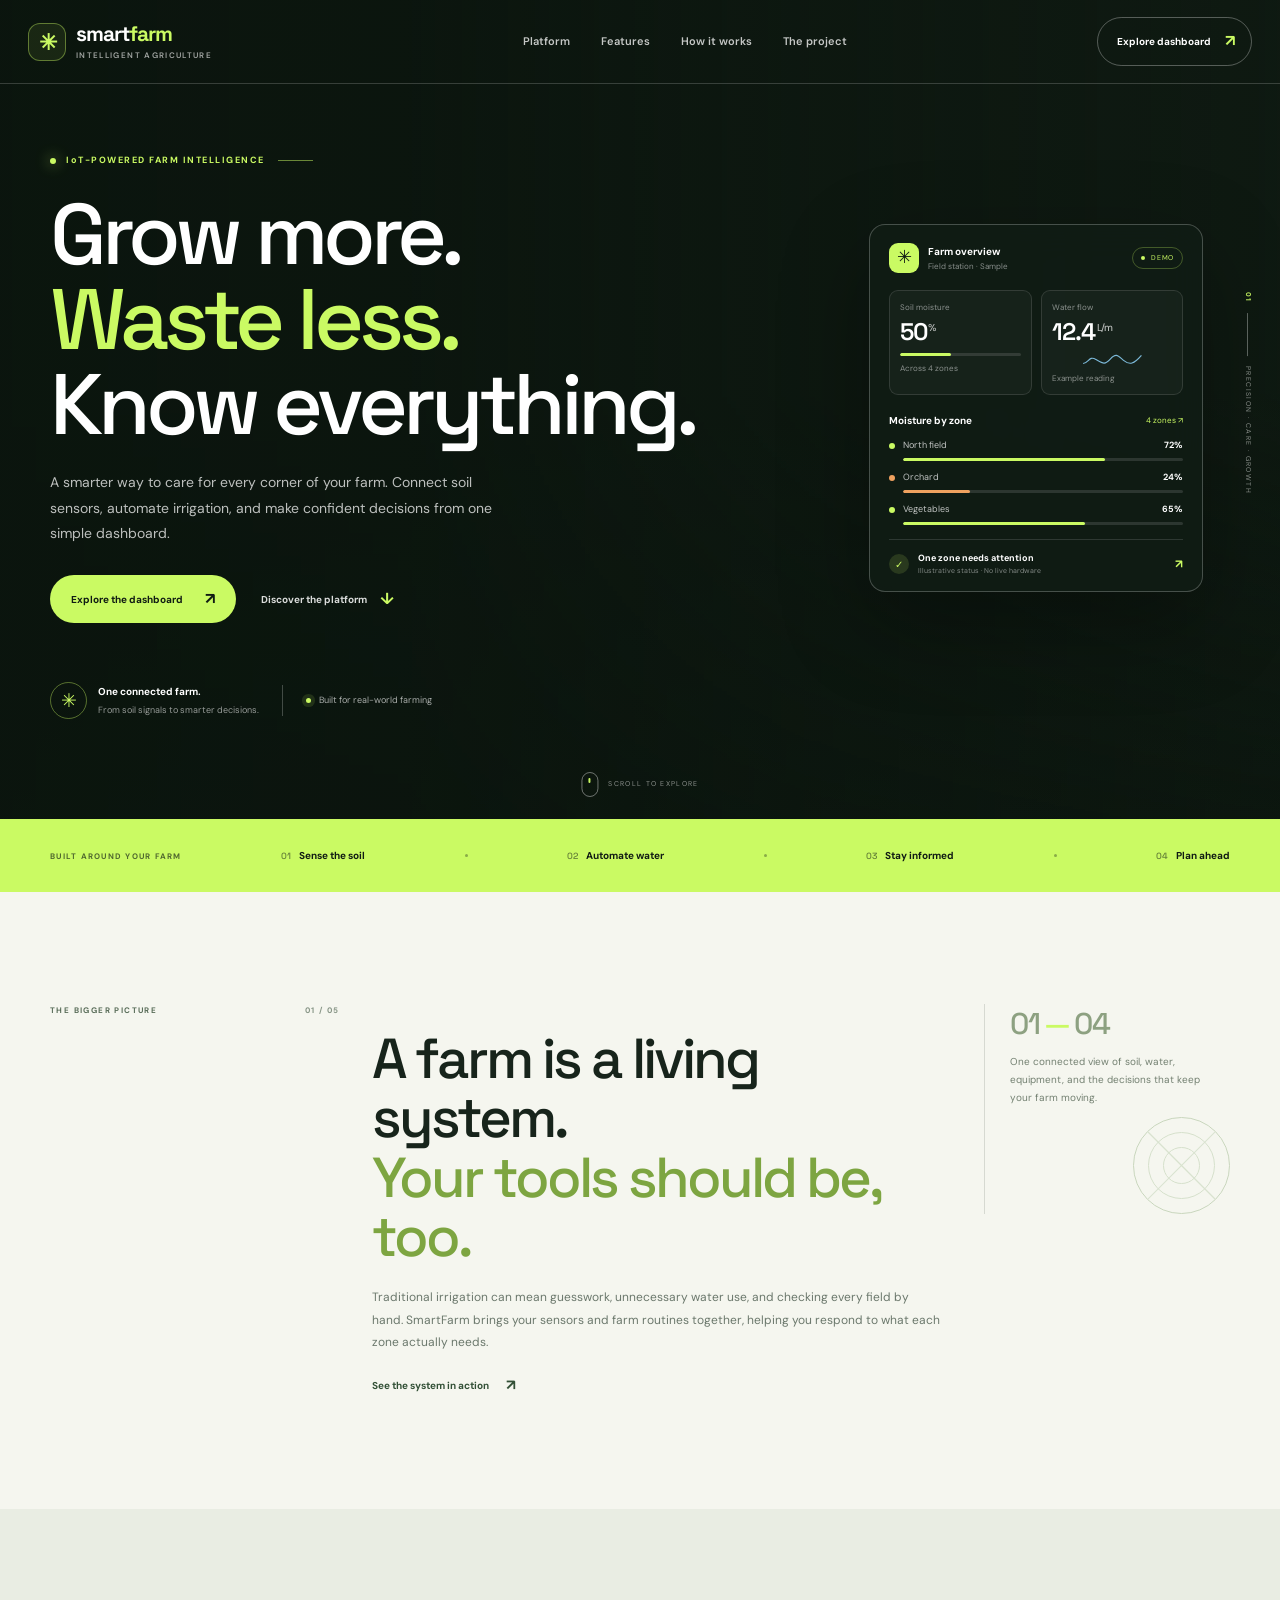
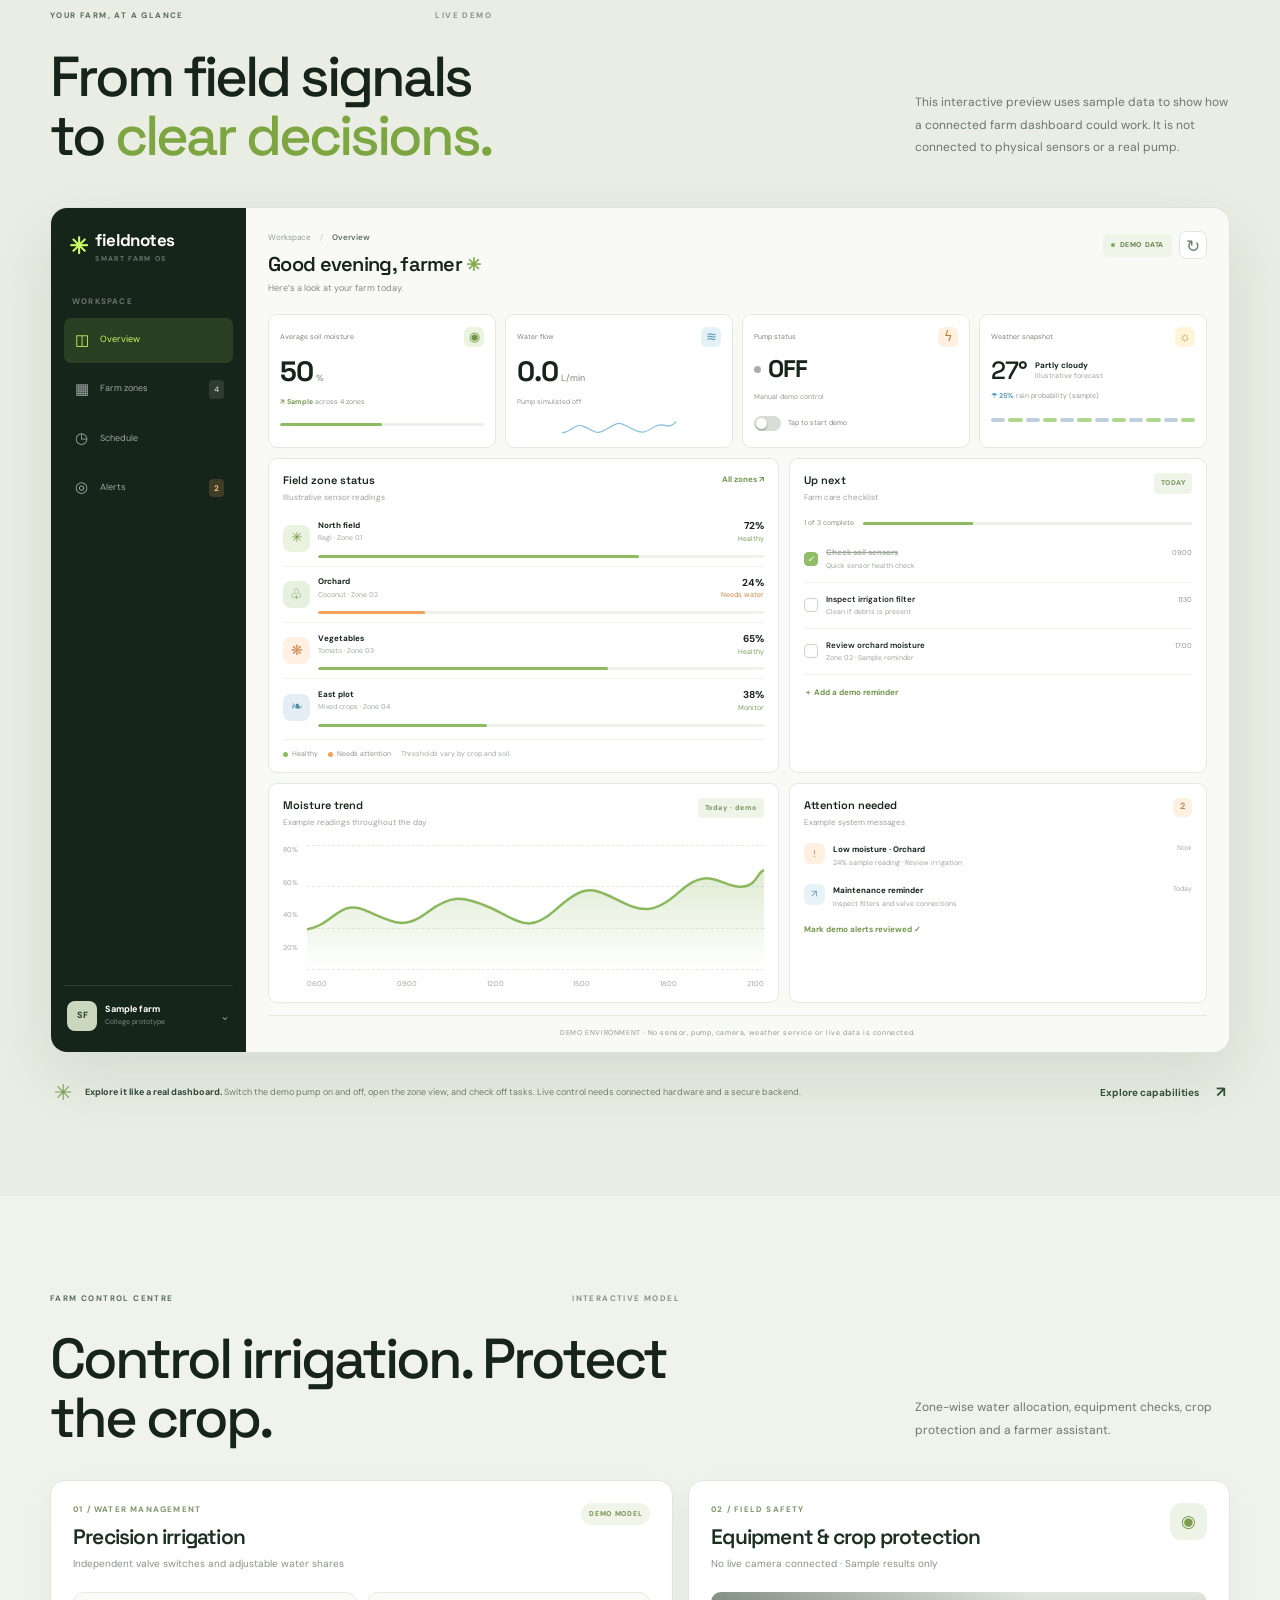
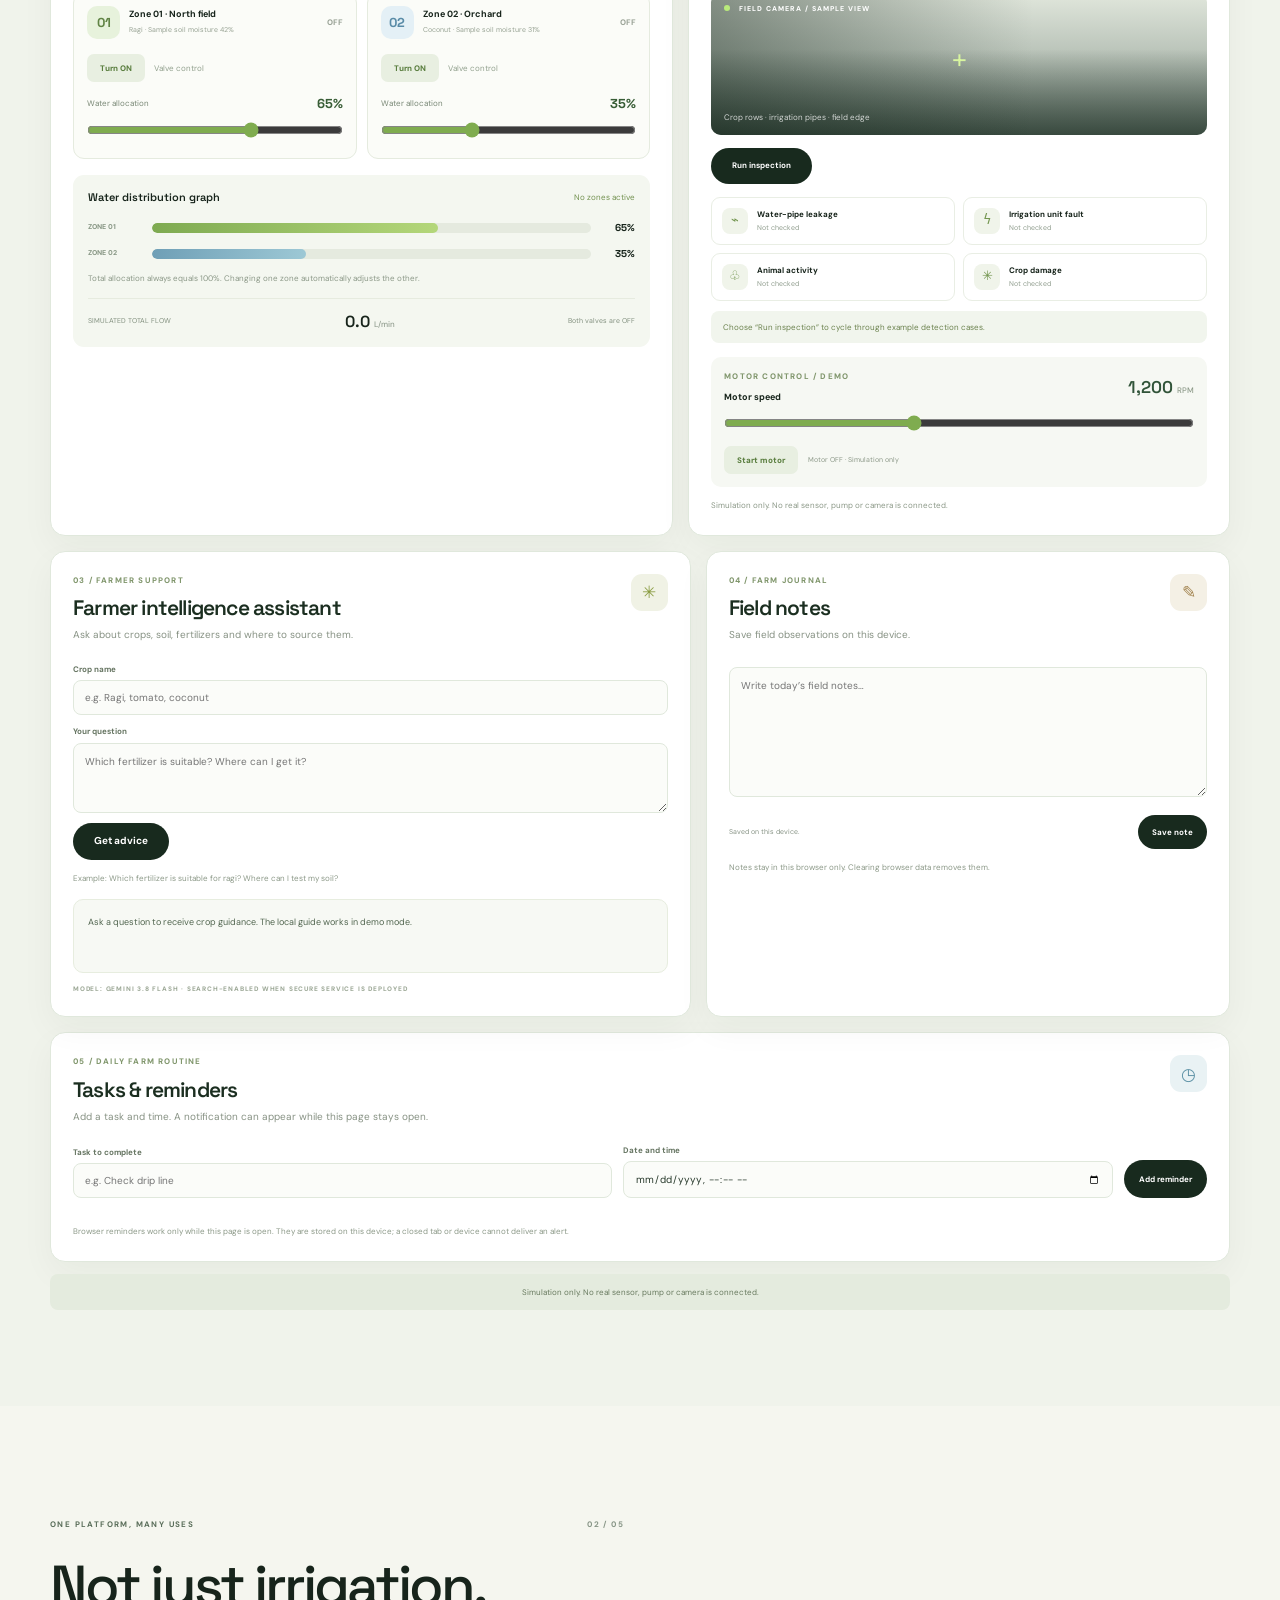
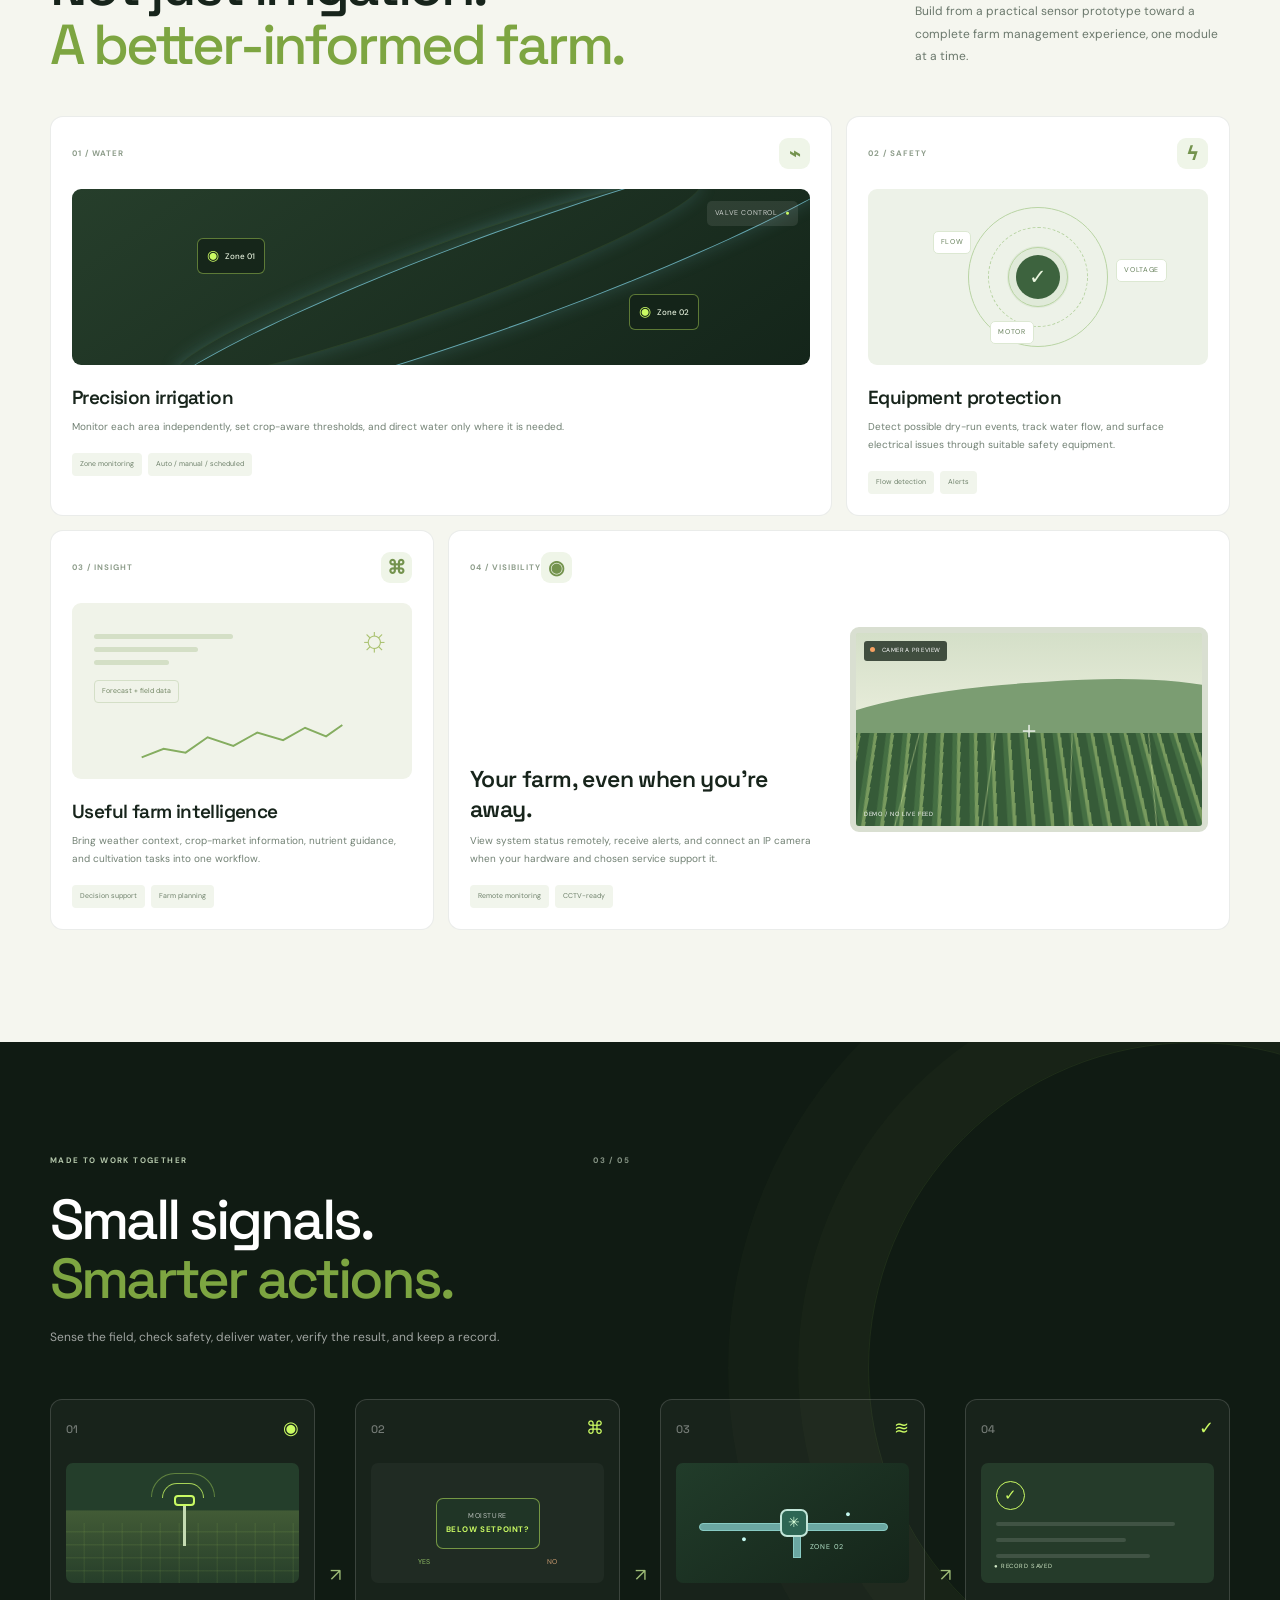
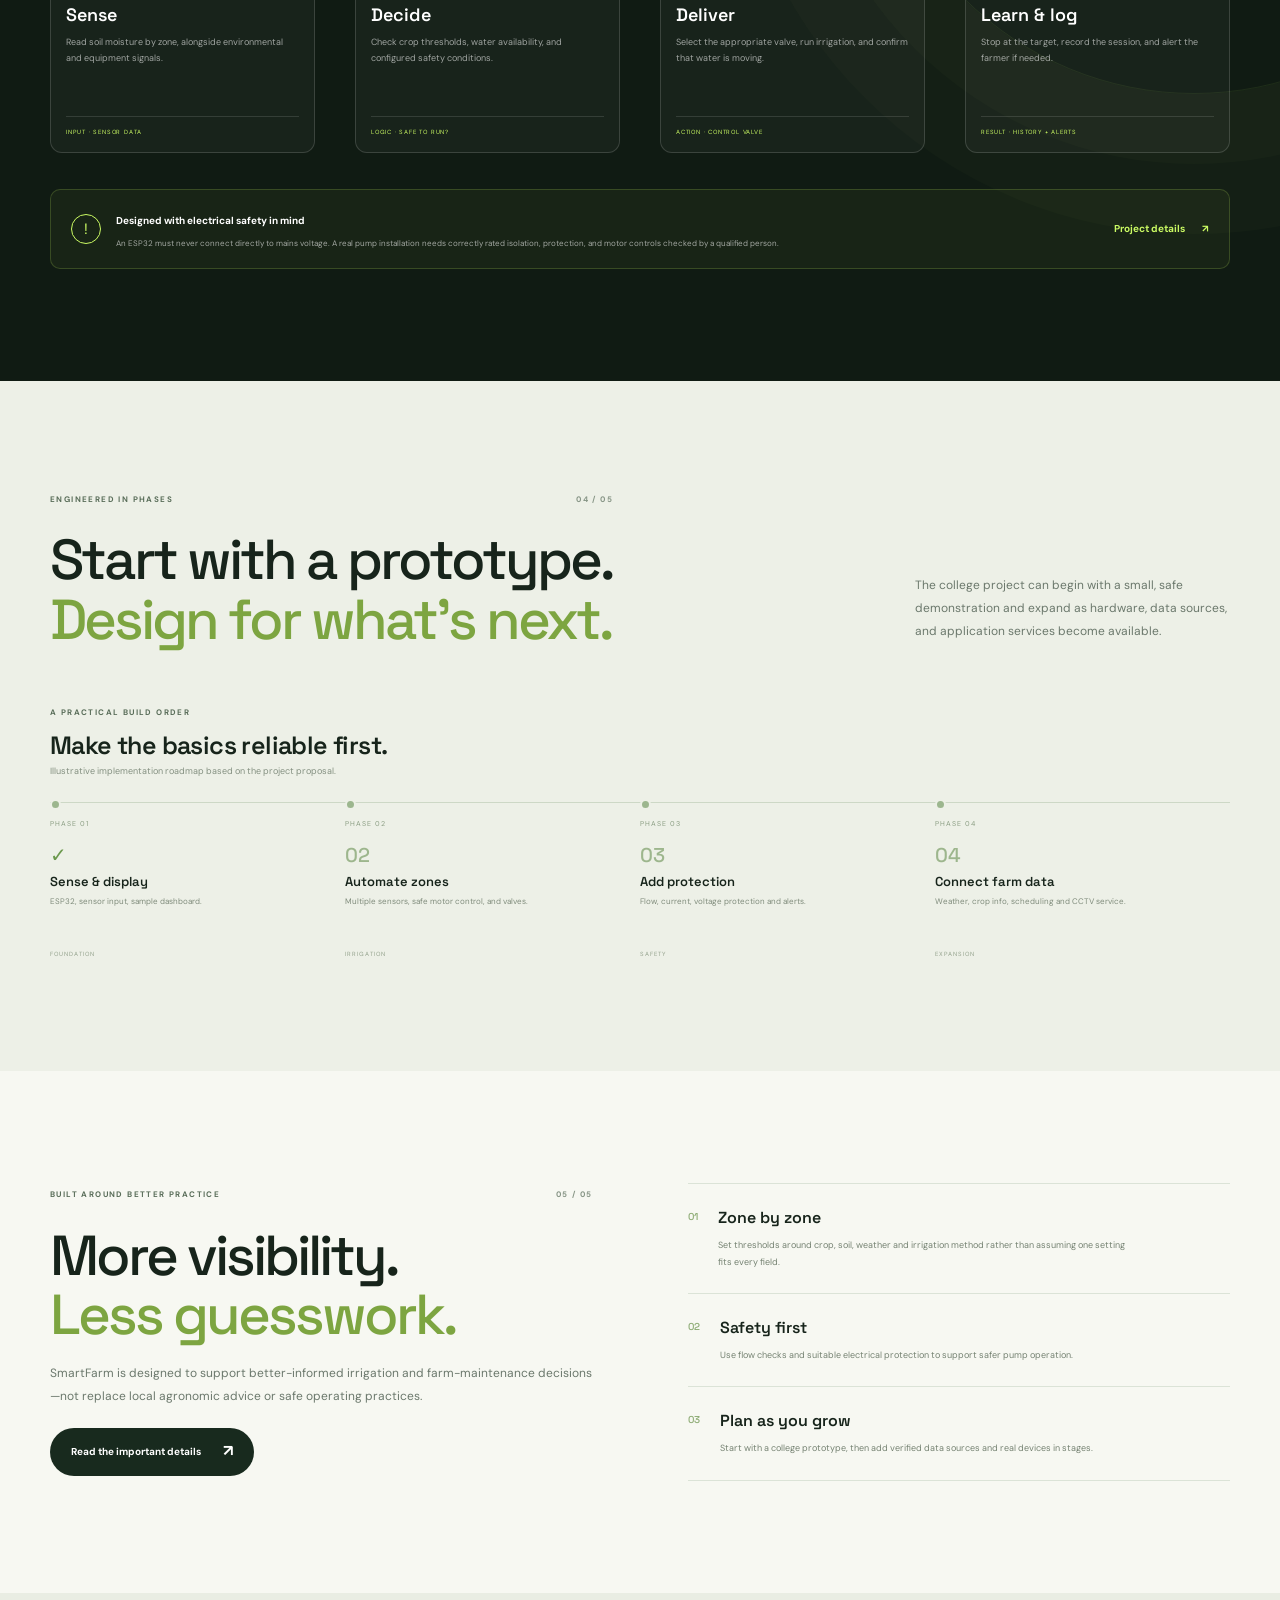
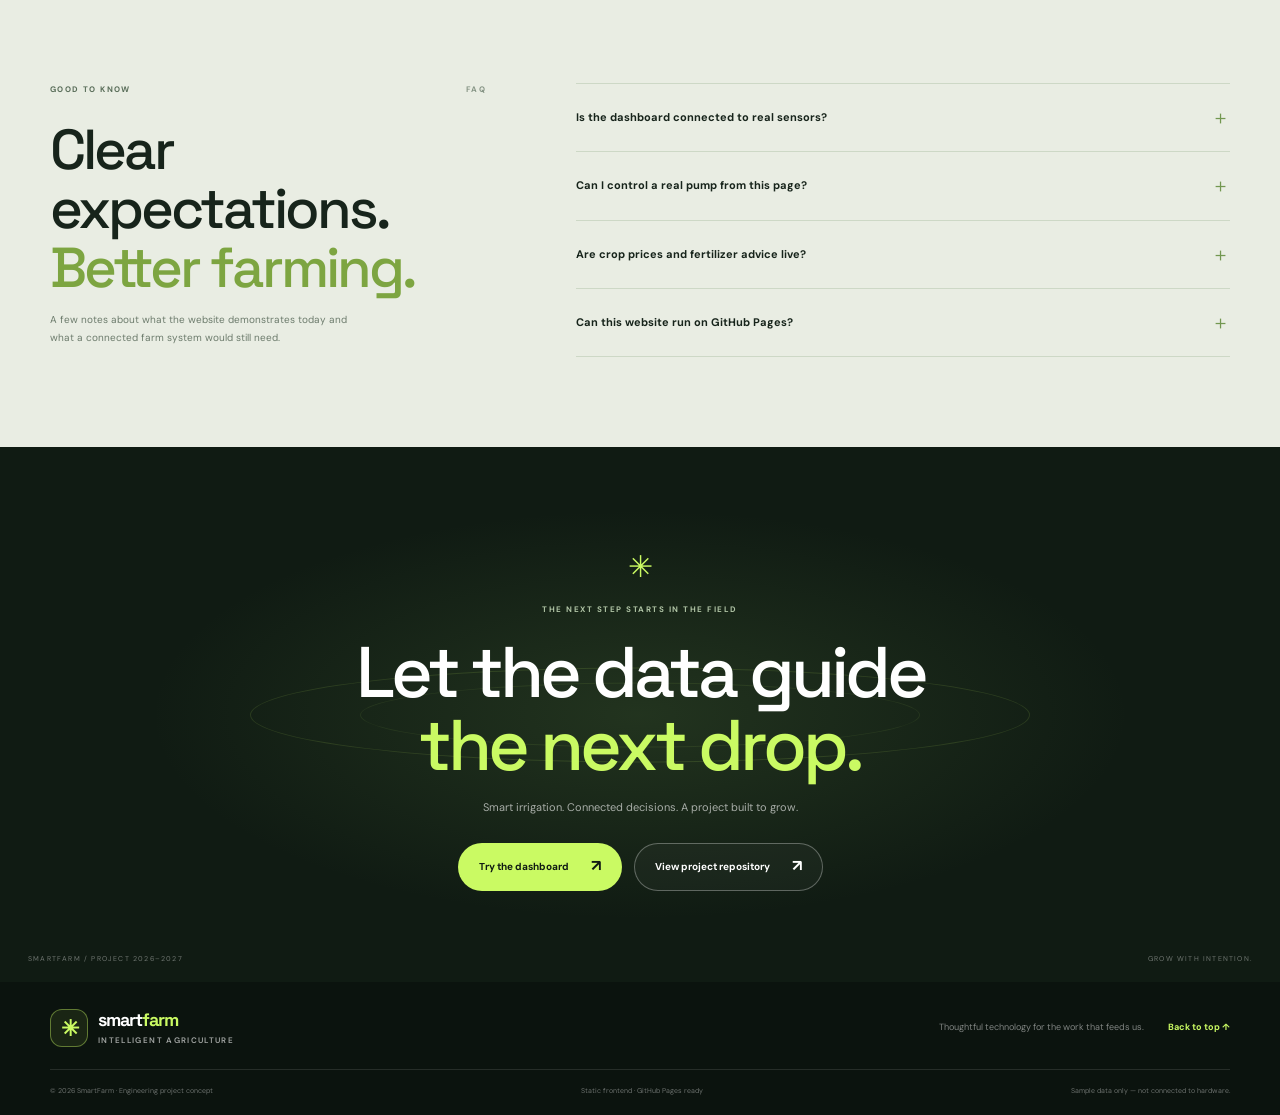
==== index.html @ 70a0717b "Bust browser cache for updated English-only interface" ====
<!doctype html>
<html lang="en">
<head>
  <meta charset="utf-8">
  <meta name="viewport" content="width=device-width, initial-scale=1">
  <meta name="theme-color" content="#101b13">
  <meta name="description" content="SmartFarm connects IoT-based irrigation, farm-zone monitoring, equipment alerts, crop information and planning in one intelligent farm management platform.">
  <title>SmartFarm — Grow more with every drop</title>
  <link rel="preconnect" href="https://fonts.googleapis.com">
  <link rel="preconnect" href="https://fonts.gstatic.com" crossorigin>
  <link href="https://fonts.googleapis.com/css2?family=DM+Sans:wght@400;500;600;700&family=Space+Grotesk:wght@400;500;600;700&display=swap" rel="stylesheet">
  <link rel="stylesheet" href="style.css">
  <link rel="stylesheet" href="advanced.css">
  <script defer src="script.js"></script>
  <script defer src="advanced.js?v=20261120-2"></script>
</head>
<body>
  <div class="progress"><span id="progressBar"></span></div>
  <header class="header" id="top">
    <a class="brand" href="#top" aria-label="SmartFarm home"><span class="brand-icon">✳</span><span>smart<span class="brand-lime">farm</span><small>INTELLIGENT AGRICULTURE</small></span></a>
    <nav class="nav" aria-label="Main navigation"><a href="#platform">Platform</a><a href="#features">Features</a><a href="#workflow">How it works</a><a href="#project">The project</a></nav>
    <a class="header-cta" href="#dashboard">Explore dashboard <b>↗</b></a>
    <button class="menu-toggle" id="menuToggle" aria-expanded="false" aria-label="Open menu"><span></span><span></span></button>
    <nav class="mobile-nav" id="mobileNav" aria-label="Mobile navigation"><a href="#platform">Platform</a><a href="#features">Features</a><a href="#workflow">How it works</a><a href="#project">The project</a><a href="#dashboard">Explore dashboard ↗</a></nav>
  </header>

  <main>
    <section class="hero">
      <div class="hero-photo" aria-hidden="true"></div><div class="hero-shade" aria-hidden="true"></div>
      <div class="container hero-inner">
        <div class="eyebrow appear"><i></i> IoT-POWERED FARM INTELLIGENCE <span></span></div>
        <h1 class="appear delay-1">Grow more.<br><em>Waste less.</em><br>Know everything.</h1>
        <p class="hero-copy appear delay-2">A smarter way to care for every corner of your farm. Connect soil sensors, automate irrigation, and make confident decisions from one simple dashboard.</p>
        <div class="hero-buttons appear delay-3"><a class="button button-lime" href="#dashboard">Explore the dashboard <b>↗</b></a><a class="quiet-link" href="#platform">Discover the platform <b>↓</b></a></div>
        <div class="hero-proof appear delay-3"><span class="proof-mark">✳</span><div><strong>One connected farm.</strong><small>From soil signals to smarter decisions.</small></div><i class="proof-divider"></i><span class="proof-note"><i></i> Built for real-world farming</span></div>
      </div>
      <aside class="hero-widget" aria-label="Illustrative farm readings">
        <div class="widget-head"><div class="widget-brand"><span>✳</span><div><b>Farm overview</b><small>Field station · Sample</small></div></div><span class="demo-tag"><i></i> DEMO</span></div>
        <div class="widget-stats"><div><small>Soil moisture</small><b><span id="heroMoisture">42</span><sup>%</sup></b><i class="tiny-meter"><u style="width:42%"></u></i><small>Across 4 zones</small></div><div><small>Water flow</small><b>12.4<sup> L/m</sup></b><svg class="tiny-chart" viewBox="0 0 100 24"><path d="M0 18 C10 17 10 4 22 11 S37 21 47 10 S60 5 70 13 S87 19 100 4"/></svg><small>Example reading</small></div></div>
        <div class="widget-section-title"><b>Moisture by zone</b><span>4 zones ↗</span></div>
        <div class="widget-zone"><i class="dot green"></i><span>North field</span><b>72%</b><div><u style="width:72%"></u></div></div>
        <div class="widget-zone"><i class="dot orange"></i><span>Orchard</span><b>24%</b><div><u style="width:24%"></u></div></div>
        <div class="widget-zone"><i class="dot green"></i><span>Vegetables</span><b>65%</b><div><u style="width:65%"></u></div></div>
        <div class="widget-note"><span>✓</span><div><b>One zone needs attention</b><small>Illustrative status · No live hardware</small></div><strong>↗</strong></div>
      </aside>
      <div class="hero-side-label"><span>01</span><i></i><span>PRECISION · CARE · GROWTH</span></div>
      <a class="scroll-cue" href="#platform"><i></i> SCROLL TO EXPLORE</a>
    </section>

    <div class="promise-strip"><div class="container promise-inner"><span>BUILT AROUND YOUR FARM</span><div><b>01</b> Sense the soil</div><i></i><div><b>02</b> Automate water</div><i></i><div><b>03</b> Stay informed</div><i></i><div><b>04</b> Plan ahead</div></div></div>

    <section class="section intro" id="platform"><div class="container intro-grid">
      <div class="kicker reveal"><span>THE BIGGER PICTURE</span><b>01 / 05</b></div>
      <div class="intro-copy reveal"><h2>A farm is a living system.<br><em>Your tools should be, too.</em></h2><p>Traditional irrigation can mean guesswork, unnecessary water use, and checking every field by hand. SmartFarm brings your sensors and farm routines together, helping you respond to what each zone actually needs.</p><a class="arrow-link" href="#workflow">See the system in action <b>↗</b></a></div>
      <aside class="intro-aside reveal"><b>01<span>—</span>04</b><p>One connected view of soil, water, equipment, and the decisions that keep your farm moving.</p><div class="rings" aria-hidden="true"><i></i><i></i><i></i></div></aside>
    </div></section>

    <section class="section dashboard-section" id="dashboard"><div class="container">
      <div class="section-head reveal"><div><div class="kicker"><span>YOUR FARM, AT A GLANCE</span><b>LIVE DEMO</b></div><h2>From field signals<br>to <em>clear decisions.</em></h2></div><p>This interactive preview uses sample data to show how a connected farm dashboard could work. It is not connected to physical sensors or a real pump.</p></div>
      <div class="dashboard reveal">
        <aside class="dash-side"><a class="dash-logo" href="#dashboard"><span>✳</span><div>fieldnotes<small>SMART FARM OS</small></div></a><div class="side-label">WORKSPACE</div>
          <button class="side-link active" data-view="overview"><span>◫</span> Overview</button><button class="side-link" data-view="zones"><span>▦</span> Farm zones <b>4</b></button><button class="side-link" data-view="schedule"><span>◷</span> Schedule</button><button class="side-link" data-view="alerts"><span>◎</span> Alerts <b class="alert-count">2</b></button>
          <div class="side-profile"><span>SF</span><div><b>Sample farm</b><small>College prototype</small></div><i>⌄</i></div>
        </aside>
        <div class="dash-main">
          <div class="dash-header"><div><div class="crumb">Workspace <span>/</span> <b id="viewTitle">Overview</b></div><h3>Good evening, farmer <span>✳</span></h3><p>Here’s a look at your farm today.</p></div><div class="dash-tools"><span class="sample-label"><i></i> DEMO DATA</span><button id="refreshDemo" aria-label="Refresh sample readings" title="Refresh sample readings">↻</button></div></div>
          <div class="metric-grid">
            <article class="metric"><div class="metric-label">Average soil moisture <span>◉</span></div><strong class="metric-number"><b id="averageMoisture">42</b><small>%</small></strong><p><b class="positive">↗ Sample</b> across 4 zones</p><div class="meter"><i id="averageMeter" style="width:42%"></i></div></article>
            <article class="metric"><div class="metric-label">Water flow <span class="blue-icon">≋</span></div><strong class="metric-number"><b id="flowValue">0.0</b><small> L/min</small></strong><p id="flowNote">Pump simulated off</p><svg class="metric-spark" viewBox="0 0 200 28"><path d="M0 22 C20 22 20 3 40 12 S60 27 80 15 S100 3 120 14 S145 23 162 12 S185 20 200 3"/></svg></article>
            <article class="metric"><div class="metric-label">Pump status <span class="orange-icon">ϟ</span></div><strong class="metric-number pump-number"><i id="pumpDot"></i><b id="pumpStatus">OFF</b></strong><p id="pumpNote">Manual demo control</p><div class="switch-row"><button id="pumpSwitch" class="switch" role="switch" aria-checked="false" aria-label="Toggle simulated pump"><i></i></button><span id="switchLabel">Tap to start demo</span></div></article>
            <article class="metric"><div class="metric-label">Weather snapshot <span class="sun-icon">☼</span></div><div class="weather"><strong>27°</strong><span><b>Partly cloudy</b><small>Illustrative forecast</small></span></div><p><b class="rain">☂ 25%</b> rain probability (sample)</p><div class="weather-bars"><i></i><i></i><i></i><i></i><i></i><i></i><i></i><i></i><i></i><i></i><i></i><i></i></div></article>
          </div>
          <div class="dash-panels">
            <article class="panel zones-panel"><div class="panel-head"><div><h4>Field zone status</h4><p>Illustrative sensor readings</p></div><button class="plain-link" data-open-zones>All zones ↗</button></div><div class="zone-list" id="zoneList">
              <div class="zone-row" data-zone="0"><span class="crop-icon leaf">✳</span><div class="zone-name"><b>North field</b><small>Ragi · Zone 01</small></div><div class="zone-value"><b>72%</b><small>Healthy</small></div><div class="zone-meter"><i style="width:72%"></i></div></div>
              <div class="zone-row needs-water" data-zone="1"><span class="crop-icon tree">♧</span><div class="zone-name"><b>Orchard</b><small>Coconut · Zone 02</small></div><div class="zone-value"><b>24%</b><small>Needs water</small></div><div class="zone-meter"><i style="width:24%"></i></div></div>
              <div class="zone-row" data-zone="2"><span class="crop-icon tomato">❋</span><div class="zone-name"><b>Vegetables</b><small>Tomato · Zone 03</small></div><div class="zone-value"><b>65%</b><small>Healthy</small></div><div class="zone-meter"><i style="width:65%"></i></div></div>
              <div class="zone-row" data-zone="3"><span class="crop-icon seed">❧</span><div class="zone-name"><b>East plot</b><small>Mixed crops · Zone 04</small></div><div class="zone-value"><b>38%</b><small>Monitor</small></div><div class="zone-meter"><i style="width:38%"></i></div></div>
            </div><div class="zone-key"><span><i class="green-key"></i> Healthy</span><span><i class="orange-key"></i> Needs attention</span><small>Thresholds vary by crop and soil.</small></div></article>
            <article class="panel tasks-panel"><div class="panel-head"><div><h4>Up next</h4><p>Farm care checklist</p></div><span class="today-tag">TODAY</span></div><div class="task-progress"><span id="taskCount">1 of 3 complete</span><div><i id="taskBar" style="width:33%"></i></div></div>
              <label class="task-row"><input type="checkbox" class="task-check" checked><i></i><span><b>Check soil sensors</b><small>Quick sensor health check</small></span><time>09:00</time></label>
              <label class="task-row"><input type="checkbox" class="task-check"><i></i><span><b>Inspect irrigation filter</b><small>Clean if debris is present</small></span><time>11:30</time></label>
              <label class="task-row"><input type="checkbox" class="task-check"><i></i><span><b>Review orchard moisture</b><small>Zone 02 · Sample reminder</small></span><time>17:00</time></label>
              <button id="addTask" class="add-task">＋ Add a demo reminder</button>
            </article>
          </div>
          <div class="dash-panels bottom-panels">
            <article class="panel trend-panel"><div class="panel-head"><div><h4>Moisture trend</h4><p>Example readings throughout the day</p></div><span class="today-tag">Today · demo</span></div><div class="chart"><div class="chart-y"><span>80%</span><span>60%</span><span>40%</span><span>20%</span></div><div class="chart-main"><div class="chart-grid"><i></i><i></i><i></i><i></i></div><svg viewBox="0 0 600 160" preserveAspectRatio="none" aria-label="Example moisture trend"><defs><linearGradient id="areaFill" x1="0" x2="0" y1="0" y2="1"><stop offset="0" stop-color="#8cba62" stop-opacity=".28"/><stop offset="1" stop-color="#8cba62" stop-opacity="0"/></linearGradient></defs><path class="chart-area" d="M0 108 C35 102 42 70 75 83 S125 111 157 87 S205 65 240 80 S290 115 325 84 S371 52 405 69 S455 90 490 59 S540 50 565 53 S590 36 600 32 L600 160 L0 160Z"/><path class="chart-stroke" d="M0 108 C35 102 42 70 75 83 S125 111 157 87 S205 65 240 80 S290 115 325 84 S371 52 405 69 S455 90 490 59 S540 50 565 53 S590 36 600 32"/></svg><div class="chart-x"><span>06:00</span><span>09:00</span><span>12:00</span><span>15:00</span><span>18:00</span><span>21:00</span></div></div></div></article>
            <article class="panel alerts-panel"><div class="panel-head"><div><h4>Attention needed</h4><p>Example system messages</p></div><span class="alert-number" id="alertNumber">2</span></div><div class="alert-row"><i class="alert-icon">!</i><div><b>Low moisture · Orchard</b><small>24% sample reading · Review irrigation</small></div><time>Now</time></div><div class="alert-row"><i class="alert-icon blue-alert">↗</i><div><b>Maintenance reminder</b><small>Inspect filters and valve connections</small></div><time>Today</time></div><button class="plain-link" id="clearAlerts">Mark demo alerts reviewed ✓</button></article>
          </div>
          <div class="dash-disclaimer">DEMO ENVIRONMENT · No sensor, pump, camera, weather service or live data is connected.</div>
        </div>
      </div>
      <div class="demo-note reveal"><span>✳</span><p><b>Explore it like a real dashboard.</b> Switch the demo pump on and off, open the zone view, and check off tasks. Live control needs connected hardware and a secure backend.</p><a class="arrow-link" href="#features">Explore capabilities <b>↗</b></a></div>
    </div></section>

    <section class="section feature-section" id="features"><div class="container">
      <div class="section-head reveal"><div><div class="kicker"><span>ONE PLATFORM, MANY USES</span><b>02 / 05</b></div><h2>Not just irrigation.<br><em>A better-informed farm.</em></h2></div><p>Build from a practical sensor prototype toward a complete farm management experience, one module at a time.</p></div>
      <div class="feature-grid">
        <article class="feature-card feature-wide reveal"><div class="feature-card-top"><span>01 / WATER</span><b>⌁</b></div><div class="field-art" aria-hidden="true"><div class="field-grooves"></div><div class="water-orbit orbit-a"></div><div class="water-orbit orbit-b"></div><span class="sensor-pin pin-a">◉ <small>Zone 01</small></span><span class="sensor-pin pin-b">◉ <small>Zone 02</small></span><span class="valve-chip">VALVE CONTROL <i>●</i></span></div><h3>Precision irrigation</h3><p>Monitor each area independently, set crop-aware thresholds, and direct water only where it is needed.</p><div class="tags"><span>Zone monitoring</span><span>Auto / manual / scheduled</span></div></article>
        <article class="feature-card reveal"><div class="feature-card-top"><span>02 / SAFETY</span><b>ϟ</b></div><div class="safety-art" aria-hidden="true"><i></i><i></i><i></i><span>✓</span><small class="safety-a">FLOW</small><small class="safety-b">VOLTAGE</small><small class="safety-c">MOTOR</small></div><h3>Equipment protection</h3><p>Detect possible dry-run events, track water flow, and surface electrical issues through suitable safety equipment.</p><div class="tags"><span>Flow detection</span><span>Alerts</span></div></article>
        <article class="feature-card reveal"><div class="feature-card-top"><span>03 / INSIGHT</span><b>⌘</b></div><div class="insight-art" aria-hidden="true"><span>☼</span><div><i></i><i></i><i></i></div><small>Forecast + field data</small><svg viewBox="0 0 210 45"><path d="M0 36 L23 27 L46 31 L69 15 L96 24 L121 10 L148 18 L171 5 L193 14 L210 2"/></svg></div><h3>Useful farm intelligence</h3><p>Bring weather context, crop-market information, nutrient guidance, and cultivation tasks into one workflow.</p><div class="tags"><span>Decision support</span><span>Farm planning</span></div></article>
        <article class="feature-card camera-card reveal"><div class="camera-copy"><div class="feature-card-top"><span>04 / VISIBILITY</span><b>◉</b></div><h3>Your farm, even when you’re away.</h3><p>View system status remotely, receive alerts, and connect an IP camera when your hardware and chosen service support it.</p><div class="tags"><span>Remote monitoring</span><span>CCTV-ready</span></div></div><div class="camera-art" aria-label="Illustrative farm camera preview"><div class="sky"></div><div class="hills"></div><div class="camera-fields"><i></i><i></i><i></i><i></i></div><span class="camera-label"><i></i> CAMERA PREVIEW</span><span class="camera-cross">＋</span><small>DEMO / NO LIVE FEED</small></div></article>
      </div>
    </div></section>

    <section class="section workflow-section" id="workflow"><div class="container">
      <div class="workflow-intro reveal"><div class="kicker"><span>MADE TO WORK TOGETHER</span><b>03 / 05</b></div><h2>Small signals.<br><em>Smarter actions.</em></h2><p>Sense the field, check safety, deliver water, verify the result, and keep a record.</p></div>
      <div class="steps">
        <article class="step-card reveal"><div class="step-top"><span>01</span><b>◉</b></div><div class="step-art step-sensor"><div class="soil"></div><i class="sensor-stem"></i><i class="sensor-head"></i><i class="sensor-wave one"></i><i class="sensor-wave two"></i></div><h3>Sense</h3><p>Read soil moisture by zone, alongside environmental and equipment signals.</p><small>INPUT · SENSOR DATA</small></article><span class="step-arrow">↗</span>
        <article class="step-card reveal"><div class="step-top"><span>02</span><b>⌘</b></div><div class="step-art step-decide"><div class="decision">MOISTURE<br><strong>BELOW SETPOINT?</strong></div><span class="yes">YES</span><span class="no">NO</span></div><h3>Decide</h3><p>Check crop thresholds, water availability, and configured safety conditions.</p><small>LOGIC · SAFE TO RUN?</small></article><span class="step-arrow">↗</span>
        <article class="step-card reveal"><div class="step-top"><span>03</span><b>≋</b></div><div class="step-art step-water"><i class="pipe-h"></i><i class="pipe-v"></i><span class="pipe-valve">✳</span><span class="water-drop drop-one">●</span><span class="water-drop drop-two">●</span><small>ZONE 02</small></div><h3>Deliver</h3><p>Select the appropriate valve, run irrigation, and confirm that water is moving.</p><small>ACTION · CONTROL VALVE</small></article><span class="step-arrow">↗</span>
        <article class="step-card reveal"><div class="step-top"><span>04</span><b>✓</b></div><div class="step-art step-record"><span class="record-check">✓</span><i class="record-line line-1"></i><i class="record-line line-2"></i><i class="record-line line-3"></i><small>● RECORD SAVED</small></div><h3>Learn & log</h3><p>Stop at the target, record the session, and alert the farmer if needed.</p><small>RESULT · HISTORY + ALERTS</small></article>
      </div>
      <div class="safety-callout reveal"><span>!</span><div><b>Designed with electrical safety in mind</b><p>An ESP32 must never connect directly to mains voltage. A real pump installation needs correctly rated isolation, protection, and motor controls checked by a qualified person.</p></div><a class="arrow-link" href="#project">Project details <b>↗</b></a></div>
    </div></section>

    <section class="section project-section" id="project"><div class="container">
      <div class="section-head reveal"><div><div class="kicker"><span>ENGINEERED IN PHASES</span><b>04 / 05</b></div><h2>Start with a prototype.<br><em>Design for what’s next.</em></h2></div><p>The college project can begin with a small, safe demonstration and expand as hardware, data sources, and application services become available.</p></div>
      <div class="architecture reveal"><div class="architecture-head"><div><small>SYSTEM ARCHITECTURE</small><h3>Every layer has a role.</h3></div><span><i></i> CONCEPT VIEW</span></div><div class="architecture-flow"><div class="arch-node"><b>⌂</b><strong>Farmer</strong><small>Mobile / Web</small></div><span class="connector"><small>HTTPS / API</small><i></i></span><div class="arch-node cloud"><b>◌</b><strong>Application</strong><small>Logic · Data · Alerts</small></div><span class="connector"><small>Wi-Fi / MQTT</small><i></i></span><div class="arch-node controller"><b>ϟ</b><strong>ESP32</strong><small>Sensor decisions</small></div><span class="connector"><small>GPIO / drivers</small><i></i></span><div class="arch-node field"><b>⌁</b><strong>Farm devices</strong><small>Sensors · Valves · Pump</small></div></div><div class="arch-legend"><span><i></i> Hardware layer</span><span><i></i> Application layer</span><span><i></i> Communication</span></div></div>
      <div class="stack-grid"><article class="stack-card reveal"><span>01</span><b>ϟ</b><h3>IoT hardware</h3><p>ESP32, capacitive soil sensors, temperature/humidity, water-flow, water-level and suitable isolated voltage monitoring.</p><small>PHYSICAL LAYER</small></article><article class="stack-card reveal"><span>02</span><b>⌘</b><h3>Web + mobile</h3><p>A responsive website for this demo, with a future dashboard or Flutter app for connected controls and notifications.</p><small>USER EXPERIENCE</small></article><article class="stack-card reveal"><span>03</span><b>◌</b><h3>Backend + storage</h3><p>Future integration can use Firebase or a Node/Python API and a database for sensor data, irrigation history, users and alerts.</p><small>INTEGRATION LAYER</small></article></div>
      <div class="roadmap reveal"><div class="roadmap-head"><div class="kicker"><span>A PRACTICAL BUILD ORDER</span></div><h3>Make the basics reliable first.</h3><p>Illustrative implementation roadmap based on the project proposal.</p></div><div class="roadmap-grid"><article><small>PHASE 01</small><b>✓</b><h4>Sense & display</h4><p>ESP32, sensor input, sample dashboard.</p><label>FOUNDATION</label></article><article><small>PHASE 02</small><b>02</b><h4>Automate zones</h4><p>Multiple sensors, safe motor control, and valves.</p><label>IRRIGATION</label></article><article><small>PHASE 03</small><b>03</b><h4>Add protection</h4><p>Flow, current, voltage protection and alerts.</p><label>SAFETY</label></article><article><small>PHASE 04</small><b>04</b><h4>Connect farm data</h4><p>Weather, crop info, scheduling and CCTV service.</p><label>EXPANSION</label></article></div></div>
    </div></section>

    <section class="section principles"><div class="container principles-grid"><div class="principles-copy reveal"><div class="kicker"><span>BUILT AROUND BETTER PRACTICE</span><b>05 / 05</b></div><h2>More visibility.<br><em>Less guesswork.</em></h2><p>SmartFarm is designed to support better-informed irrigation and farm-maintenance decisions—not replace local agronomic advice or safe operating practices.</p><a class="button button-dark" href="#faq">Read the important details <b>↗</b></a></div><div class="principle-list reveal"><article><span>01</span><div><b>Zone by zone</b><p>Set thresholds around crop, soil, weather and irrigation method rather than assuming one setting fits every field.</p></div></article><article><span>02</span><div><b>Safety first</b><p>Use flow checks and suitable electrical protection to support safer pump operation.</p></div></article><article><span>03</span><div><b>Plan as you grow</b><p>Start with a college prototype, then add verified data sources and real devices in stages.</p></div></article></div></div></section>

    <section class="section faq-section" id="faq"><div class="container faq-grid"><div class="reveal"><div class="kicker"><span>GOOD TO KNOW</span><b>FAQ</b></div><h2>Clear expectations.<br><em>Better farming.</em></h2><p>A few notes about what the website demonstrates today and what a connected farm system would still need.</p></div><div class="faq-list reveal">
      <details><summary>Is the dashboard connected to real sensors?<span>＋</span></summary><p>No. This is an interactive frontend prototype with illustrative values. Live readings require installed hardware, a data connection, and a backend or IoT service.</p></details>
      <details><summary>Can I control a real pump from this page?<span>＋</span></summary><p>No. The pump switch is a visual simulation only. Secure authentication, backend commands, hardware interlocks, and professionally checked electrical protection are required before live control.</p></details>
      <details><summary>Are crop prices and fertilizer advice live?<span>＋</span></summary><p>No live agricultural-market feed or agronomy service is configured. Current prices need a reliable licensed source. Recommendations should account for crop, soil, growth stage, region and local agricultural guidance.</p></details>
      <details><summary>Can this website run on GitHub Pages?<span>＋</span></summary><p>Yes. The frontend uses static HTML, CSS and JavaScript. GitHub Actions can publish it without a separate application server.</p></details>
    </div></div></section>

    <section class="final-cta"><div class="cta-orbit orbit-a"></div><div class="cta-orbit orbit-b"></div><div class="container cta-content reveal"><span class="cta-mark">✳</span><small>THE NEXT STEP STARTS IN THE FIELD</small><h2>Let the data guide<br><em>the next drop.</em></h2><p>Smart irrigation. Connected decisions. A project built to grow.</p><div class="cta-buttons"><a class="button button-lime" href="#dashboard">Try the dashboard <b>↗</b></a><a class="button button-outline" href="https://github.com/shreyas2006R/smart-farming" target="_blank" rel="noreferrer">View project repository <b>↗</b></a></div></div><div class="cta-footer"><span>SMARTFARM / PROJECT 2026–2027</span><span>GROW WITH INTENTION.</span></div></section>
  </main>
  <footer class="footer"><div class="container footer-top"><a class="brand" href="#top"><span class="brand-icon">✳</span><span>smart<span class="brand-lime">farm</span><small>INTELLIGENT AGRICULTURE</small></span></a><p>Thoughtful technology for the work that feeds us.</p><a href="#top">Back to top ↑</a></div><div class="container footer-bottom"><span>© <span id="year">2026</span> SmartFarm · Engineering project concept</span><span>Static frontend · GitHub Pages ready</span><span>Sample data only — not connected to hardware.</span></div></footer>
  <div class="toast" id="toast" role="status" aria-live="polite"><span>✳</span><p id="toastMessage">Demo updated.</p><button id="toastClose" aria-label="Dismiss notification">×</button></div>
  <dialog class="zone-dialog" id="zoneDialog"><div class="dialog-head"><div><small>FARM ZONES / DEMO</small><h3>Zone details</h3></div><button id="closeDialog" aria-label="Close zone details">×</button></div><p>Sample moisture readings for demonstration. Actual thresholds depend on crop, soil and conditions.</p><div id="dialogZones"></div><button class="button button-dark dialog-done" id="dialogDone">Done <b>✓</b></button></dialog>
</body>
</html>
---- style.css ----
:root{--forest:#101b13;--forest2:#1b2d20;--lime:#cafa63;--paper:#f5f6ef;--muted:#6f7d70;--ink:#17241b;--line:rgba(25,44,29,.14);--orange:#efa15f;--blue:#75b9d7;--display:'Space Grotesk',sans-serif;--body:'DM Sans',sans-serif;--ease:cubic-bezier(.2,.72,.2,1)}
*{box-sizing:border-box}html{scroll-behavior:smooth;scroll-padding-top:86px}body{margin:0;background:var(--paper);color:var(--ink);font:15px/1.55 var(--body);overflow-x:hidden}body.menu-open{overflow:hidden}a{color:inherit;text-decoration:none}button,input{font:inherit}button{cursor:pointer}button:focus-visible,a:focus-visible,input:focus-visible,summary:focus-visible{outline:3px solid #91c65a;outline-offset:3px}::selection{background:var(--lime);color:var(--forest)}.container{width:min(1180px,calc(100% - 56px));margin-inline:auto}.progress{position:fixed;inset:0 0 auto;height:3px;z-index:120;pointer-events:none}.progress span{display:block;width:0;height:100%;background:var(--lime)}
.header{height:84px;padding:0 max(28px,calc((100vw - 1320px)/2));position:absolute;z-index:50;inset:0 0 auto;display:flex;align-items:center;justify-content:space-between;color:white;border-bottom:1px solid rgba(255,255,255,.18)}.brand{display:flex;align-items:center;gap:10px;font:700 21px/1 var(--display);letter-spacing:-1px;flex-shrink:0}.brand-icon{width:38px;height:38px;border:1px solid rgba(202,250,99,.4);border-radius:12px;display:grid;place-items:center;color:var(--lime);background:rgba(202,250,99,.08);font-size:22px}.brand small{display:block;font:600 8px var(--body);letter-spacing:1.35px;color:rgba(255,255,255,.62);margin-top:6px}.brand-lime{color:var(--lime)}.nav{display:flex;gap:31px;margin-left:60px}.nav a{font-size:11px;font-weight:600;color:rgba(255,255,255,.76);transition:color .2s}.nav a:hover{color:var(--lime)}.header-cta{display:flex;align-items:center;gap:14px;border:1px solid rgba(255,255,255,.3);border-radius:40px;padding:11px 16px 11px 19px;font-size:10px;font-weight:700;transition:.2s}.header-cta b{font-size:16px;color:var(--lime)}.header-cta:hover{background:var(--lime);border-color:var(--lime);color:var(--forest)}.header-cta:hover b{color:var(--forest)}.menu-toggle,.mobile-nav{display:none}
.hero{position:relative;min-height:755px;background:var(--forest);color:white;isolation:isolate;overflow:hidden;padding:154px 0 100px}.hero-photo,.hero-shade{position:absolute;inset:0;z-index:-2}.hero-photo{background:url('https://images.unsplash.com/photo-1500382017468-9049fed747ef?auto=format&fit=crop&w=2200&q=85') center 54%/cover;animation:photoSettle 1.8s var(--ease) both}.hero-shade{z-index:-1;background:linear-gradient(90deg,rgba(11,21,14,.97),rgba(11,21,14,.9) 32%,rgba(11,21,14,.56) 63%,rgba(11,21,14,.25)),linear-gradient(0deg,rgba(11,21,14,.72),transparent 52%)}.hero-inner{position:relative;z-index:2}.eyebrow,.kicker{display:flex;align-items:center;justify-content:space-between;gap:10px;font-size:9px;letter-spacing:1.5px;font-weight:700}.eyebrow{justify-content:flex-start;color:var(--lime);animation:rise .7s .12s both}.eyebrow i,.proof-note i,.demo-tag i,.sample-label i{width:6px;height:6px;border-radius:50%;background:var(--lime);box-shadow:0 0 14px rgba(202,250,99,.8);display:inline-block}.eyebrow span{width:35px;height:1px;background:rgba(202,250,99,.5);margin-left:3px}.hero h1{font:500 clamp(60px,6.7vw,91px)/.99 var(--display);letter-spacing:-5px;margin:25px 0 22px;max-width:650px;animation:rise .8s .2s both}.hero h1 em,.section h2 em,.cta-content h2 em{font-style:normal;color:var(--lime)}.hero-copy{max-width:450px;font-size:14px;line-height:1.85;color:rgba(255,255,255,.73);margin:0 0 28px;animation:rise .8s .32s both}.hero-buttons{display:flex;align-items:center;gap:25px;animation:rise .8s .42s both}.button{display:inline-flex;align-items:center;justify-content:space-between;gap:22px;border:1px solid transparent;border-radius:40px;min-height:48px;padding:0 20px;font-size:10px;font-weight:700;transition:transform .23s var(--ease),background .23s,border .23s,color .23s;white-space:nowrap}.button:hover{transform:translateY(-3px)}.button b{font-size:16px}.button-lime{background:var(--lime);color:var(--forest)}.button-lime:hover{background:#ddff99}.button-dark{background:#182a1e;color:white}.button-dark:hover{background:#304f36}.button-outline{border-color:rgba(255,255,255,.3);background:rgba(255,255,255,.03);color:white}.button-outline:hover{border-color:var(--lime);color:var(--lime)}.quiet-link{font-size:10px;font-weight:700;color:rgba(255,255,255,.85);display:flex;align-items:center;gap:13px}.quiet-link b{font-size:16px;color:var(--lime);transition:transform .2s}.quiet-link:hover b{transform:translateY(3px)}.hero-proof{display:flex;align-items:center;gap:11px;margin-top:59px;animation:rise .8s .53s both}.proof-mark{width:37px;height:37px;border:1px solid rgba(202,250,99,.4);color:var(--lime);border-radius:50%;display:grid;place-items:center;font-size:19px}.hero-proof>div{display:flex;flex-direction:column;gap:4px}.hero-proof strong{font-size:10px}.hero-proof small{font-size:9px;color:rgba(255,255,255,.57)}.proof-divider{height:31px;width:1px;background:rgba(255,255,255,.23);margin:0 12px}.proof-note{font-size:9px;color:rgba(255,255,255,.65);display:flex;align-items:center;gap:8px}.proof-note i{width:5px;height:5px;box-shadow:0 0 0 4px rgba(202,250,99,.12)}.hero-widget{position:absolute;z-index:3;right:max(6vw,calc((100vw - 1320px)/2));top:224px;width:334px;padding:18px 19px 0;border:1px solid rgba(255,255,255,.23);border-radius:16px;background:rgba(17,29,21,.82);backdrop-filter:blur(18px);box-shadow:0 30px 90px rgba(0,0,0,.3);animation:widgetEnter 1s .45s both,widgetFloat 7s 2s ease-in-out infinite}.widget-head,.widget-brand,.widget-stats,.widget-section-title{display:flex;align-items:center;justify-content:space-between}.widget-brand{justify-content:flex-start;gap:9px}.widget-brand>span{width:30px;height:30px;border-radius:9px;background:var(--lime);color:var(--forest);display:grid;place-items:center;font-size:18px}.widget-brand div{display:flex;flex-direction:column}.widget-brand b{font-size:10px}.widget-brand small{font-size:8px;color:rgba(255,255,255,.5)}.demo-tag{display:flex;align-items:center;gap:6px;padding:5px 8px;border-radius:30px;border:1px solid rgba(202,250,99,.28);font-size:7px;letter-spacing:.7px;color:var(--lime)}.demo-tag i,.sample-label i{width:4px;height:4px;box-shadow:none}.widget-stats{gap:9px;margin-top:17px;align-items:stretch}.widget-stats>div{flex:1;border:1px solid rgba(255,255,255,.12);border-radius:9px;background:rgba(255,255,255,.03);padding:10px 10px 9px;min-width:0}.widget-stats small{display:block;font-size:8px;color:rgba(255,255,255,.5)}.widget-stats b{display:block;font:600 24px var(--display);letter-spacing:-1px;margin:3px 0 6px}.widget-stats sup{font:500 10px var(--body);color:rgba(255,255,255,.7)}.tiny-meter{display:block;height:3px;background:rgba(255,255,255,.12);border-radius:3px;margin-bottom:6px;overflow:hidden}.tiny-meter u{display:block;height:100%;background:var(--lime);border-radius:3px}.tiny-chart{display:block;height:14px;width:100%;margin:5px 0}.tiny-chart path{fill:none;stroke:#7cb9d9;stroke-width:2}.widget-section-title{margin:18px 0 11px}.widget-section-title b{font-size:10px}.widget-section-title span{font-size:8px;color:var(--lime)}.widget-zone{display:grid;grid-template-columns:7px 1fr auto;gap:7px;align-items:center;font-size:9px;color:rgba(255,255,255,.74);margin:10px 0}.widget-zone>b{font-size:9px;color:#fff}.dot{width:6px;height:6px;border-radius:50%}.green{background:var(--lime)}.orange{background:var(--orange)}.widget-zone>div{grid-column:2/4;height:3px;background:rgba(255,255,255,.12);border-radius:3px;overflow:hidden;margin-top:-2px}.widget-zone u{display:block;height:100%;background:var(--lime);border-radius:3px}.widget-zone:nth-of-type(5)>div u{background:var(--orange)}.widget-note{display:flex;align-items:center;gap:9px;border-top:1px solid rgba(255,255,255,.13);padding:12px 0 14px;margin-top:14px}.widget-note>span{width:20px;height:20px;border-radius:50%;background:rgba(202,250,99,.14);color:var(--lime);display:grid;place-items:center;font-size:10px}.widget-note div{display:flex;flex:1;flex-direction:column}.widget-note b{font-size:9px}.widget-note small{font-size:7px;color:rgba(255,255,255,.49)}.widget-note>strong{color:var(--lime);font-size:12px}.hero-side-label{position:absolute;right:27px;top:48%;transform:translateY(-50%);writing-mode:vertical-rl;display:flex;align-items:center;gap:10px;font-size:7px;letter-spacing:1.4px;color:rgba(255,255,255,.53)}.hero-side-label span:first-child{color:var(--lime);font-weight:700}.hero-side-label i{height:43px;width:1px;background:rgba(255,255,255,.34)}.scroll-cue{position:absolute;bottom:22px;left:50%;transform:translateX(-50%);display:flex;align-items:center;gap:10px;font-size:7px;letter-spacing:1.3px;color:rgba(255,255,255,.52)}.scroll-cue i{width:17px;height:25px;border:1px solid rgba(255,255,255,.4);border-radius:12px;position:relative}.scroll-cue i:before{content:"";position:absolute;width:2px;height:5px;background:var(--lime);border-radius:2px;left:6px;top:5px;animation:scrollDot 1.5s infinite}
.promise-strip{background:var(--lime);color:var(--forest)}.promise-inner{min-height:73px;display:flex;align-items:center;justify-content:space-between;gap:15px}.promise-inner>span{font-size:8px;font-weight:700;letter-spacing:1.25px;opacity:.65}.promise-inner>div{font-size:10px;font-weight:700;display:flex;align-items:center;gap:8px;white-space:nowrap}.promise-inner b{font:500 9px var(--display);opacity:.55}.promise-inner>i{width:3px;height:3px;border-radius:50%;background:var(--forest);opacity:.35}
.section{padding:112px 0}.kicker{color:#596d59;font-size:8px;letter-spacing:1.4px}.kicker>b{font-size:8px;color:#879586;white-space:nowrap}.intro-grid{display:grid;grid-template-columns:1fr 2fr .85fr;gap:32px;align-items:start}.intro-copy h2,.section h2{font:500 clamp(42px,4.4vw,61px)/1.05 var(--display);letter-spacing:-3px;margin:25px 0 20px}.intro-copy h2 em,.section h2 em{color:#7da541}.intro-copy p,.section-head>p,.workflow-intro>p,.principles-copy>p{font-size:12px;line-height:1.9;color:#6b786c;max-width:570px;margin:0}.arrow-link{display:inline-flex;align-items:center;gap:17px;font-size:10px;font-weight:700;color:#325036;margin-top:20px}.arrow-link b{font-size:15px;transition:transform .2s}.arrow-link:hover b{transform:translate(3px,-3px)}.intro-aside{padding-left:25px;border-left:1px solid var(--line);position:relative;overflow:hidden;min-height:190px}.intro-aside>b{font:500 30px var(--display);color:#8da181;letter-spacing:-1px}.intro-aside>b span{color:var(--lime);margin:0 4px}.intro-aside p{font-size:10px;line-height:1.8;color:#738071;max-width:190px}.rings{width:97px;height:97px;margin:3px 0 0 auto;position:relative;border:1px solid #b6c9a8;border-radius:50%;display:grid;place-items:center;opacity:.7}.rings:before,.rings:after{content:"";position:absolute;border:1px solid #c8d7bc;border-radius:50%;inset:14px}.rings:after{inset:29px}.rings i{width:1px;height:100%;background:#ccdac2;position:absolute;transform:rotate(45deg)}.rings i+ i{transform:rotate(-45deg)}
.dashboard-section{background:#e9ede3;padding:100px 0 86px}.section-head{display:flex;align-items:flex-end;justify-content:space-between;gap:40px;margin-bottom:42px}.section-head h2{margin-bottom:0}.section-head>p{max-width:315px;margin-bottom:6px}.dashboard{display:grid;grid-template-columns:195px minmax(0,1fr);background:#f9faf6;border:1px solid rgba(28,52,33,.12);border-radius:17px;overflow:hidden;box-shadow:0 25px 65px rgba(24,44,29,.09)}.dash-side{background:#15251a;color:#fff;padding:21px 13px;display:flex;flex-direction:column;min-height:650px}.dash-logo{display:flex;align-items:center;gap:8px;font:700 17px var(--display);letter-spacing:-.6px;margin:0 5px 32px}.dash-logo>span{font-size:23px;color:var(--lime)}.dash-logo small{display:block;font:600 7px var(--body);letter-spacing:1.3px;color:rgba(255,255,255,.4);margin-top:3px}.side-label{padding:0 8px;font-size:8px;font-weight:700;letter-spacing:1.2px;color:rgba(255,255,255,.37);margin-bottom:10px}.side-link{width:100%;display:flex;align-items:center;gap:10px;text-align:left;border:0;background:transparent;color:rgba(255,255,255,.6);border-radius:7px;padding:11px 9px;font-size:9px;margin-bottom:4px;transition:background .2s,color .2s}.side-link>span{font-size:15px;width:17px;text-align:center}.side-link>b{font-size:8px;margin-left:auto;background:rgba(255,255,255,.1);padding:3px 5px;border-radius:4px}.side-link .alert-count{background:rgba(239,161,95,.2);color:#ffbb83}.side-link:hover{background:rgba(255,255,255,.06);color:#fff}.side-link.active{background:rgba(202,250,99,.12);color:var(--lime)}.side-profile{margin-top:auto;display:flex;align-items:center;gap:8px;border-top:1px solid rgba(255,255,255,.12);padding:15px 3px 0}.side-profile>span{width:30px;height:30px;border-radius:8px;background:#cbd7bd;color:#25422a;display:grid;place-items:center;font-size:9px;font-weight:800}.side-profile>div{display:flex;flex-direction:column;flex:1}.side-profile b{font-size:9px}.side-profile small{font-size:7px;color:rgba(255,255,255,.48)}.side-profile>i{font-size:12px;color:rgba(255,255,255,.5);font-style:normal}.dash-main{padding:23px 22px 13px;min-width:0}.dash-header{display:flex;align-items:flex-start;justify-content:space-between;gap:12px;margin-bottom:19px}.crumb{font-size:8px;color:#93a091;margin-bottom:7px}.crumb span{margin:0 7px;color:#b8c1b5}.crumb b{font-weight:600;color:#5b6d5d}.dash-header h3{font:600 20px var(--display);letter-spacing:-.7px;margin:0}.dash-header h3 span{color:#82a94c;font-size:18px}.dash-header p{font-size:9px;color:#829080;margin:5px 0 0}.dash-tools{display:flex;align-items:center;gap:7px}.sample-label{display:flex;align-items:center;gap:5px;padding:6px 8px;background:#eef4e8;border-radius:5px;color:#668151;font-size:7px;letter-spacing:.6px;font-weight:700;white-space:nowrap}.sample-label i{background:#80aa55}.dash-tools button{width:28px;height:28px;border-radius:7px;background:white;border:1px solid #e0e7da;color:#688066;font-size:17px;transition:transform .25s}.dash-tools button:hover{transform:rotate(45deg)}.metric-grid{display:grid;grid-template-columns:repeat(4,minmax(0,1fr));gap:9px}.metric{background:#fff;border:1px solid #e3e9df;border-radius:9px;padding:12px 11px 11px;min-width:0;overflow:hidden}.metric-label{display:flex;align-items:center;justify-content:space-between;gap:4px;font-size:7px;color:#788679}.metric-label>span{flex-shrink:0;display:grid;place-items:center;width:20px;height:20px;border-radius:6px;background:#eaf4df;color:#719745;font-size:13px}.metric-label .blue-icon{background:#e4f1f7;color:#5995b3}.metric-label .orange-icon{background:#fff0e1;color:#c4813b}.metric-label .sun-icon{background:#fff5d8;color:#bb9633}.metric-number{display:flex;align-items:baseline;gap:3px;font:600 28px var(--display);letter-spacing:-1px;margin:8px 0;line-height:1.2}.metric-number small{font:500 9px var(--body);color:#899588;letter-spacing:0}.metric p{font-size:7px;color:#909b8d;margin:0;min-height:13px}.metric .positive{color:#769b51}.meter{height:3px;background:#eef1ea;border-radius:4px;overflow:hidden;margin-top:13px}.meter i{height:100%;display:block;background:#8dbb60;border-radius:4px;transition:width .4s}.metric-spark{width:100%;height:16px;margin-top:10px;display:block}.metric-spark path{fill:none;stroke:#83bfdc;stroke-width:2}.pump-number{align-items:center;gap:7px;font-size:24px}.pump-number>i{width:7px;height:7px;border-radius:50%;background:#a8b0a6;display:inline-block}.pump-number.on>i{background:#7fbb51;box-shadow:0 0 0 4px #edf7e5}.switch-row{display:flex;align-items:center;gap:7px;margin-top:11px;font-size:7px;color:#7d887b}.switch{width:27px;height:15px;border:0;border-radius:20px;background:#d8ded5;padding:2px;display:flex;align-items:center;flex-shrink:0;transition:background .2s}.switch i{width:11px;height:11px;border-radius:50%;background:white;box-shadow:0 1px 2px #81907b;transition:transform .2s}.switch[aria-checked=true]{background:#8fba5f}.switch[aria-checked=true] i{transform:translateX(12px)}.weather{display:flex;gap:8px;align-items:center;margin:7px 0 5px}.weather>strong{font:500 25px var(--display);letter-spacing:-1px}.weather>span{display:flex;flex-direction:column}.weather b{font-size:8px}.weather small{font-size:7px;color:#98a296}.metric .rain{color:#5b9cbb}.weather-bars{display:flex;gap:3px;height:4px;margin-top:14px}.weather-bars i{flex:1;background:#bdd0dc;border-radius:2px}.weather-bars i:nth-child(2n){background:#b1d78e}.dash-panels{display:grid;grid-template-columns:1.1fr .9fr;gap:10px;margin-top:10px}.panel{background:white;border:1px solid #e3e9df;border-radius:9px;padding:14px 14px 12px;min-width:0}.panel-head{display:flex;align-items:flex-start;justify-content:space-between;gap:8px}.panel-head h4{margin:0;font:600 11px var(--display)}.panel-head p{font-size:8px;color:#9aa499;margin:4px 0 0}.plain-link{border:0;background:none;color:#73964e;font-size:8px;font-weight:700;white-space:nowrap;padding:0}.plain-link:hover{text-decoration:underline}.zone-list{margin-top:7px}.zone-row{display:grid;grid-template-columns:28px minmax(60px,1fr) 64px;gap:7px;align-items:center;padding:8px 0;border-bottom:1px solid #f0f2ec}.zone-row:last-child{border-bottom:0}.crop-icon{grid-row:span 2;display:grid;place-items:center;width:27px;height:27px;border-radius:8px;background:#eaf3df;color:#739849;font-size:14px}.crop-icon.tree{background:#e5f0de;color:#65934c}.crop-icon.tomato{background:#fff0e3;color:#cf8952}.crop-icon.seed{background:#e4eef4;color:#548ba6}.zone-name,.zone-value{display:flex;flex-direction:column;min-width:0}.zone-name b{font-size:8px;white-space:nowrap;overflow:hidden;text-overflow:ellipsis}.zone-name small{font-size:7px;color:#a0a99c;margin-top:2px}.zone-value{text-align:right}.zone-value b{font-size:10px}.zone-value small{font-size:7px;color:#7b9d58}.needs-water .zone-value small{color:#cc8747}.zone-meter{grid-column:2/4;height:3px;background:#eef2ea;border-radius:4px;overflow:hidden;margin-top:3px}.zone-meter i{display:block;height:100%;background:#8cbb60;border-radius:4px;transition:width .4s}.needs-water .zone-meter i{background:#f1a15c}.zone-key{display:flex;align-items:center;flex-wrap:wrap;gap:10px;border-top:1px solid #edf0e9;padding-top:9px;margin-top:4px;font-size:7px;color:#889388}.zone-key span{display:flex;align-items:center;gap:4px}.zone-key i{width:5px;height:5px;border-radius:50%;display:inline-block}.green-key{background:#8cbb60}.orange-key{background:#f1a15c}.zone-key small{font-size:7px;color:#a0a99e}.today-tag{font-size:7px;letter-spacing:.5px;font-weight:700;background:#eff4e9;color:#78945d;border-radius:4px;padding:5px 7px;white-space:nowrap}.task-progress{display:flex;align-items:center;gap:9px;font-size:7px;color:#849081;margin:15px 0 7px}.task-progress>span{white-space:nowrap}.task-progress>div{flex:1;height:3px;background:#edf1e9;border-radius:4px;overflow:hidden}.task-progress i{display:block;height:100%;background:#8cbb60;transition:width .25s}.task-row{display:flex;position:relative;align-items:center;gap:8px;padding:10px 0;border-bottom:1px solid #f0f2ec;cursor:pointer}.task-row input{position:absolute;opacity:0;width:1px;height:1px}.task-row>i{width:14px;height:14px;border:1px solid #cbd4c5;border-radius:4px;display:grid;place-items:center;flex-shrink:0}.task-row input:checked+i{background:#90bd65;border-color:#90bd65}.task-row input:checked+i:after{content:"✓";font-size:9px;color:white}.task-row>span{display:flex;flex-direction:column;min-width:0;flex:1}.task-row b{font-size:8px;font-weight:600}.task-row small{font-size:7px;color:#9da79a;margin-top:2px}.task-row time{font-size:7px;color:#8b9689;align-self:flex-start;margin-top:2px}.task-row input:checked~span b{color:#9ba698;text-decoration:line-through}.add-task{border:0;background:none;color:#73944f;font-size:8px;font-weight:700;padding:11px 0 0}.add-task:hover{text-decoration:underline}.bottom-panels{grid-template-columns:1.1fr .9fr}.chart{display:flex;gap:9px;margin-top:17px}.chart-y{display:flex;flex-direction:column;justify-content:space-between;height:125px;padding-bottom:16px;font-size:7px;color:#9da69a}.chart-main{position:relative;flex:1;min-width:0;height:145px}.chart-grid{position:absolute;inset:0 0 20px;display:flex;flex-direction:column;justify-content:space-between}.chart-grid i{border-top:1px dashed #e4eadf}.chart-main svg{position:absolute;inset:0 0 20px;width:100%;height:calc(100% - 20px);overflow:visible}.chart-area{fill:url(#areaFill)}.chart-stroke{fill:none;stroke:#8bb85d;stroke-width:2.5;vector-effect:non-scaling-stroke}.chart-x{position:absolute;bottom:0;left:0;right:0;display:flex;justify-content:space-between;font-size:7px;color:#9da69a}.alert-number{width:19px;height:19px;border-radius:6px;background:#fff0e2;color:#cb8442;display:grid;place-items:center;font-size:9px;font-weight:700}.alert-row{display:flex;align-items:flex-start;gap:8px;margin-top:15px}.alert-icon{width:21px;height:21px;border-radius:6px;background:#fff0e2;color:#d28a4d;display:grid;place-items:center;font-size:10px;font-style:normal;flex-shrink:0}.blue-alert{background:#e8f3f8;color:#5b9ab5}.alert-row>div{display:flex;flex-direction:column;flex:1;min-width:0}.alert-row b{font-size:8px}.alert-row small{font-size:7px;color:#9ba59a;margin-top:3px;line-height:1.45}.alert-row time{font-size:7px;color:#a5aea2;white-space:nowrap}.alerts-panel>.plain-link{margin-top:14px}.dash-disclaimer{border-top:1px solid #e5eadf;margin-top:12px;padding-top:12px;text-align:center;font-size:7px;letter-spacing:.6px;color:#8b9985}.demo-note{display:flex;align-items:center;gap:13px;margin-top:23px;padding:0 4px}.demo-note>span{font-size:22px;color:#7e9e58}.demo-note p{font-size:9px;line-height:1.75;color:#6f7c6f;margin:0;flex:1}.demo-note p b{color:#314735}.demo-note .arrow-link{margin:0;white-space:nowrap}
.feature-section{background:var(--paper)}.feature-grid{display:grid;grid-template-columns:repeat(3,minmax(0,1fr));gap:14px}.feature-card{padding:21px;background:#fff;border:1px solid rgba(27,47,31,.09);border-radius:13px;min-width:0;overflow:hidden;transition:transform .3s,box-shadow .3s,border-color .3s}.feature-card:hover{transform:translateY(-5px);box-shadow:0 18px 45px rgba(30,52,32,.08);border-color:rgba(127,162,78,.28)}.feature-card-top{display:flex;align-items:center;justify-content:space-between;font-size:8px;font-weight:700;letter-spacing:1px;color:#8e9d8b}.feature-card-top>b{width:31px;height:31px;display:grid;place-items:center;border-radius:9px;background:#eff5e8;color:#74934e;font-size:19px}.feature-card h3{font:600 19px var(--display);letter-spacing:-.6px;margin:0 0 8px}.feature-card>p,.camera-copy>p{font-size:10px;color:#718073;line-height:1.8;margin:0}.feature-wide{grid-column:span 2}.field-art,.safety-art,.insight-art,.camera-art{height:176px;position:relative;overflow:hidden;border-radius:9px;margin:20px 0}.field-art{background:linear-gradient(145deg,#263e2b,#14251a)}.field-grooves{position:absolute;inset:-10px -30px;transform:rotate(-24deg);display:flex;justify-content:space-around;gap:12px}.field-grooves i{width:16px;height:240px;border-left:1px solid rgba(201,245,135,.28);border-right:1px solid rgba(201,245,135,.1);background:repeating-linear-gradient(0deg,transparent 0 10px,rgba(202,250,99,.15) 11px 12px);transform:skewX(10deg)}.water-orbit{position:absolute;border:1px solid rgba(119,197,212,.8);border-radius:50%;box-shadow:0 0 18px rgba(119,197,212,.2)}.orbit-a{width:260px;height:95px;left:50px;top:40px;transform:rotate(-20deg)}.orbit-b{width:180px;height:65px;left:86px;top:57px;transform:rotate(-20deg)}.sensor-pin{position:absolute;display:flex;gap:6px;align-items:center;background:rgba(20,36,25,.85);padding:6px 9px;border:1px solid rgba(202,250,99,.4);border-radius:6px;color:var(--lime);font-size:14px}.sensor-pin small{font:500 8px var(--body);color:#e8f3df}.pin-a{left:17%;top:28%}.pin-b{right:15%;bottom:20%}.valve-chip{position:absolute;right:12px;top:12px;border-radius:5px;background:rgba(255,255,255,.09);padding:7px 8px;font-size:7px;letter-spacing:.6px;color:rgba(255,255,255,.75)}.valve-chip i{font-style:normal;color:var(--lime);margin-left:5px}.tags{display:flex;flex-wrap:wrap;gap:6px;margin-top:17px}.tags span{font-size:7px;color:#6e806a;background:#f1f5ec;border-radius:4px;padding:6px 8px}.safety-art{background:#edf2e8;display:grid;place-items:center}.safety-art>i{position:absolute;border:1px solid #b9d4a4;border-radius:50%;width:140px;height:140px}.safety-art>i:nth-child(2){width:100px;height:100px;border-style:dashed;animation:rotate 25s linear infinite}.safety-art>i:nth-child(3){width:60px;height:60px}.safety-art>span{width:44px;height:44px;border-radius:50%;display:grid;place-items:center;color:#eaf5de;background:#3d633e;font-size:21px;box-shadow:0 0 0 9px rgba(123,162,97,.11)}.safety-art small{position:absolute;background:#fff;border:1px solid #dce8d2;border-radius:5px;padding:5px 7px;font-size:7px;letter-spacing:.7px;color:#67815b}.safety-a{left:19%;top:24%}.safety-b{right:12%;top:40%}.safety-c{left:36%;bottom:12%}.insight-art{background:#f0f3e9;padding:22px}.insight-art>span{position:absolute;right:22px;top:10px;font-size:34px;color:#a9c16e}.insight-art>div{display:flex;flex-direction:column;gap:8px;width:47%;margin-top:9px}.insight-art>div i{height:5px;background:#d4dfc6;border-radius:5px}.insight-art>div i:nth-child(2){width:75%}.insight-art>div i:nth-child(3){width:54%}.insight-art>small{display:inline-block;margin-top:15px;font-size:7px;border:1px solid #d4dfc7;border-radius:4px;padding:5px 7px;color:#718563}.insight-art svg{position:absolute;left:20px;right:20px;bottom:13px;width:calc(100% - 40px);height:43px;overflow:visible}.insight-art svg path{fill:none;stroke:#85ad60;stroke-width:2}.camera-card{grid-column:span 2;display:grid;grid-template-columns:1fr 1fr;gap:22px;min-height:300px}.camera-copy{display:flex;align-items:flex-start;flex-direction:column}.camera-copy h3{font-size:23px;margin-top:auto;padding-top:18px}.camera-art{height:205px;align-self:center;width:100%;border:6px solid #d9dfd1;background:#cbdcc0;margin:10px 0;min-width:0}.sky{position:absolute;inset:0 0 45%;background:linear-gradient(#d4dfc8,#edf0df)}.hills{position:absolute;bottom:38%;left:-10%;width:120%;height:70px;background:#7b9d72;border-radius:50% 45% 0 0;transform:rotate(-4deg)}.camera-fields{position:absolute;left:-10%;right:-10%;bottom:-26px;height:125px;transform:perspective(150px) rotateX(12deg);background:repeating-linear-gradient(85deg,#365b38 0 9px,#456f43 10px 14px,#789a5e 15px 18px)}.camera-fields i{position:absolute;top:0;bottom:0;width:1px;background:rgba(219,237,165,.5);transform:rotate(5deg)}.camera-fields i:nth-child(1){left:20%}.camera-fields i:nth-child(2){left:40%}.camera-fields i:nth-child(3){left:60%}.camera-fields i:nth-child(4){left:80%}.camera-label{position:absolute;top:8px;left:8px;background:rgba(14,29,16,.75);padding:5px 6px;color:#fff;font-size:6px;letter-spacing:.6px;border-radius:3px}.camera-label i{display:inline-block;width:5px;height:5px;border-radius:50%;background:#f7a162;margin-right:4px}.camera-cross{position:absolute;top:50%;left:50%;transform:translate(-50%,-50%);color:rgba(255,255,255,.8);font-size:24px}.camera-art>small{position:absolute;left:8px;bottom:7px;font-size:6px;letter-spacing:.6px;color:#fff}
.workflow-section{background:var(--forest);color:white;position:relative;overflow:hidden}.workflow-section:before{content:"";position:absolute;width:650px;height:650px;right:-240px;top:0;border:1px solid rgba(202,250,99,.08);border-radius:50%;box-shadow:0 0 0 70px rgba(202,250,99,.02),0 0 0 140px rgba(202,250,99,.02)}.workflow-intro{max-width:580px;position:relative;z-index:1}.workflow-intro .kicker{color:#b3c6aa}.workflow-intro h2{margin:24px 0 18px}.workflow-intro>p{color:rgba(255,255,255,.6);max-width:450px}.steps{display:grid;grid-template-columns:minmax(0,1fr) 20px minmax(0,1fr) 20px minmax(0,1fr) 20px minmax(0,1fr);gap:10px;align-items:center;margin-top:50px;position:relative;z-index:1}.step-card{min-width:0;border:1px solid rgba(255,255,255,.15);border-radius:12px;padding:15px;background:rgba(255,255,255,.035);transition:transform .3s,border .3s}.step-card:hover{transform:translateY(-5px);border-color:rgba(202,250,99,.4)}.step-top{display:flex;align-items:center;justify-content:space-between}.step-top>span,.step-top>span:first-child{font:500 11px var(--display);color:rgba(255,255,255,.4)}.step-top>b{font-size:18px;color:var(--lime);font-weight:400}.step-art{height:120px;margin:20px 0;border-radius:7px;position:relative;overflow:hidden;background:rgba(202,250,99,.06)}.step-card h3{font:600 18px var(--display);margin:0 0 8px}.step-card p{font-size:9px;line-height:1.8;color:rgba(255,255,255,.59);margin:0;min-height:70px}.step-card>small{display:block;border-top:1px solid rgba(255,255,255,.12);padding-top:11px;margin-top:12px;font-size:6px;letter-spacing:.8px;color:var(--lime)}.step-arrow{text-align:center;font-size:18px;color:#9ebc77}.step-sensor{background:linear-gradient(#243e2b 0 39%,#425b36 40%,#263e2a 100%)}.soil{position:absolute;inset:50% 0 0;background:repeating-linear-gradient(0deg,transparent 0 11px,rgba(202,250,99,.07) 12px 13px),repeating-linear-gradient(90deg,transparent 0 17px,rgba(202,250,99,.06) 18px 19px)}.sensor-stem{position:absolute;width:3px;height:44px;bottom:37px;left:50%;background:#c5dbb2}.sensor-head{position:absolute;width:21px;height:11px;top:32px;left:calc(50% - 9px);border:2px solid var(--lime);border-radius:4px;background:#2d4a2e}.sensor-wave{position:absolute;left:50%;border:1px solid rgba(202,250,99,.8);border-bottom:0;border-radius:30px 30px 0 0;transform:translateX(-50%)}.sensor-wave.one{width:42px;height:15px;top:20px}.sensor-wave.two{width:64px;height:24px;top:10px;opacity:.45}.step-decide{display:grid;place-items:center;background:rgba(255,255,255,.035)}.decision{padding:11px 9px;text-align:center;border:1px solid rgba(202,250,99,.5);border-radius:7px;color:rgba(255,255,255,.7);font-size:7px;letter-spacing:.6px;line-height:1.8;z-index:1;background:#203526}.decision strong{color:var(--lime);font-size:8px}.yes,.no{position:absolute;bottom:15px;font-size:7px;color:#90bd65}.yes{left:20%}.no{right:20%;color:#c89b70}.step-water{background:linear-gradient(145deg,#213c2a,#15251a)}.pipe-h{position:absolute;left:10%;right:9%;top:50%;height:8px;background:#6ba7a2;border:1px solid #89cbc4;border-radius:4px}.pipe-v{position:absolute;left:50%;top:50%;height:35px;width:8px;background:#6ba7a2;border:1px solid #89cbc4}.pipe-valve{position:absolute;left:calc(50% - 13px);top:calc(50% - 14px);width:28px;height:28px;border:2px solid #c2e6d9;background:#2d6654;border-radius:7px;display:grid;place-items:center;color:#d9ffda;font-size:14px}.water-drop{position:absolute;color:#c4f8f0;font-size:9px;animation:drop 1.7s infinite}.drop-one{left:28%;top:58%}.drop-two{right:25%;top:37%;animation-delay:.7s}.step-water small{position:absolute;left:calc(50% + 17px);top:calc(50% + 19px);font-size:7px;color:#b9e8ce;letter-spacing:.8px}.step-record{background:#253b2a;padding:18px 15px}.record-check{width:29px;height:29px;display:grid;place-items:center;border-radius:50%;border:1px solid var(--lime);color:var(--lime);font-size:15px}.record-line{height:4px;background:rgba(255,255,255,.12);border-radius:4px;margin-top:12px;display:block}.line-1{width:88%}.line-2{width:64%}.line-3{width:76%}.step-record small{position:absolute;bottom:12px;left:13px;font-size:6px;letter-spacing:.7px;color:#d2e9c7}.safety-callout{display:flex;align-items:center;gap:15px;padding:18px 20px;margin-top:36px;border:1px solid rgba(202,250,99,.18);background:rgba(202,250,99,.045);border-radius:10px;position:relative;z-index:1}.safety-callout>span{width:30px;height:30px;flex-shrink:0;border:1px solid var(--lime);border-radius:50%;display:grid;place-items:center;color:var(--lime)}.safety-callout>div{flex:1}.safety-callout b{font-size:10px}.safety-callout p{font-size:8px;line-height:1.8;color:rgba(255,255,255,.6);margin:4px 0 0;max-width:730px}.safety-callout .arrow-link{color:var(--lime);margin:0;white-space:nowrap}
.project-section{background:#edf0e7}.architecture{padding:24px 26px 17px;border:1px solid #dfe7d9;border-radius:14px;background:#fff;margin:8px 0 14px}.architecture-head{display:flex;align-items:flex-start;justify-content:space-between;gap:15px}.architecture-head>div>small{font-size:8px;letter-spacing:1.4px;color:#8d9b8b;font-weight:700}.architecture-head h3{font:600 21px var(--display);margin:8px 0 0;letter-spacing:-.5px}.architecture-head>span{display:flex;align-items:center;gap:6px;padding:7px 9px;border-radius:4px;background:#eff5e8;color:#748e5b;font-size:6px;letter-spacing:.6px;font-weight:700}.architecture-head>span i{width:5px;height:5px;border-radius:50%;background:#8ab65d}.architecture-flow{display:grid;grid-template-columns:1fr 70px 1fr 70px 1fr 70px 1fr;align-items:center;margin:32px 0 24px}.arch-node{min-height:122px;padding:15px 8px;border:1px solid #dce5d6;border-radius:9px;background:#f9fbf6;text-align:center;display:flex;flex-direction:column;align-items:center;justify-content:center;transition:transform .25s,border .25s}.arch-node:hover{transform:translateY(-4px);border-color:#9ec17e}.arch-node>b{width:33px;height:33px;border-radius:10px;display:grid;place-items:center;background:#eaf2e1;color:#72954e;font-size:18px;margin-bottom:8px;font-weight:400}.arch-node strong{font-size:9px}.arch-node small{font-size:7px;color:#879487;margin-top:4px}.arch-node.cloud>b{background:#e3f0f6;color:#568da8}.arch-node.controller>b{background:#fff0df;color:#c3894f}.arch-node.field>b{background:#edf0dc;color:#879c47}.connector{display:flex;flex-direction:column;align-items:center;gap:9px}.connector small{font-size:6px;color:#8a9b87;white-space:nowrap}.connector i{width:100%;height:1px;position:relative;background:#c6d5bf}.connector i:after{content:"›";position:absolute;right:-1px;top:-10px;color:#88a875;font-size:17px}.arch-legend{display:flex;gap:20px;align-items:center;border-top:1px solid #edf0e9;padding-top:13px;font-size:7px;color:#839080}.arch-legend span{display:flex;align-items:center;gap:6px}.arch-legend i{width:6px;height:6px;border-radius:50%;background:#8ab65d}.arch-legend span:nth-child(2) i{background:#b9dc77}.arch-legend span:nth-child(3) i{background:#77b7d4}.stack-grid{display:grid;grid-template-columns:repeat(3,1fr);gap:13px}.stack-card{padding:20px;background:rgba(255,255,255,.58);border:1px solid #dfe7d9;border-radius:11px;position:relative;transition:background .25s,transform .25s}.stack-card:hover{transform:translateY(-4px);background:white}.stack-card>span{position:absolute;right:17px;top:17px;color:#a2b097;font:500 9px var(--display)}.stack-card>b{width:36px;height:36px;border-radius:9px;background:#e4eedb;color:#71964d;display:grid;place-items:center;font-weight:400;font-size:19px;margin-bottom:15px}.stack-card h3{font:600 16px var(--display);margin:0 0 7px}.stack-card p{font-size:9px;line-height:1.8;color:#758372;margin:0;min-height:88px}.stack-card>small{display:block;border-top:1px solid #e2e9dd;margin-top:15px;padding-top:11px;font-size:6px;color:#93a18c;letter-spacing:1px}.roadmap{margin-top:57px}.roadmap-head{margin-bottom:23px}.roadmap-head>.kicker{justify-content:flex-start}.roadmap-head h3{font:600 25px var(--display);letter-spacing:-.6px;margin:11px 0 4px}.roadmap-head>p{font-size:9px;color:#849081;margin:0}.roadmap-grid{display:grid;grid-template-columns:repeat(4,1fr);border-top:1px solid #cdd8c6}.roadmap-grid article{padding:16px 16px 0 0;position:relative}.roadmap-grid article:before{content:"";position:absolute;width:7px;height:7px;top:-4px;left:0;border-radius:50%;background:#9cb68e;border:2px solid #edf0e7}.roadmap-grid small{display:block;font-size:7px;letter-spacing:1px;color:#8a9d82}.roadmap-grid b{font:500 20px var(--display);display:block;color:#9db68d;margin-top:12px}.roadmap-grid article:first-child>b{color:#6a984c}.roadmap-grid h4{font:600 13px var(--display);margin:5px 0}.roadmap-grid p{font-size:8px;color:#7f8b7b;line-height:1.7;min-height:45px;margin:0}.roadmap-grid label{font-size:6px;color:#93a18c;letter-spacing:1px;display:block;margin-top:10px}
.principles{background:#f7f8f2}.principles-grid{display:grid;grid-template-columns:1fr 1fr;gap:95px;align-items:center}.principles-copy h2{margin:25px 0 18px}.principles-copy>.button{margin-top:20px}.principle-list{border-top:1px solid #dbe3d7}.principle-list article{display:flex;gap:20px;padding:23px 0;border-bottom:1px solid #dbe3d7}.principle-list article>span{font:500 10px var(--display);color:#8baa72;padding-top:3px}.principle-list article>div{flex:1}.principle-list b{font:600 16px var(--display)}.principle-list p{font-size:9px;line-height:1.8;color:#758272;max-width:410px;margin:7px 0 0}
.faq-section{background:#e9ede3;padding:90px 0}.faq-grid{display:grid;grid-template-columns:.8fr 1.2fr;gap:90px}.faq-grid h2{margin:25px 0 14px}.faq-grid>div:first-child>p{font-size:10px;line-height:1.8;color:#6c7b6c;max-width:300px}.faq-list{border-top:1px solid #cdd8c6}.faq-list details{border-bottom:1px solid #cdd8c6}.faq-list summary{list-style:none;display:flex;justify-content:space-between;align-items:center;gap:15px;padding:19px 0;font-size:11px;font-weight:700;cursor:pointer}.faq-list summary::-webkit-details-marker{display:none}.faq-list summary span{font-size:19px;color:#729750;font-weight:400;transition:transform .2s}.faq-list details[open] summary span{transform:rotate(45deg)}.faq-list details p{font-size:9px;line-height:1.9;color:#71806f;max-width:550px;margin:0;padding:0 30px 19px 0;animation:fadeDown .25s both}
.final-cta{position:relative;min-height:535px;overflow:hidden;background:var(--forest);color:white;display:flex;align-items:center;text-align:center;padding:75px 0 70px}.final-cta:before{content:"";position:absolute;inset:0;background:radial-gradient(ellipse at 50% 50%,rgba(99,139,72,.22),transparent 54%)}.cta-orbit{position:absolute;border:1px solid rgba(202,250,99,.12);border-radius:50%;left:50%;top:50%;transform:translate(-50%,-50%);aspect-ratio:1;pointer-events:none}.orbit-a{width:min(780px,85vw)}.orbit-b{width:min(560px,64vw);border-color:rgba(202,250,99,.08)}.cta-content{position:relative;z-index:1}.cta-mark{display:block;color:var(--lime);font-size:30px;animation:rotate 35s linear infinite}.cta-content>small{display:block;margin-top:12px;font-size:8px;letter-spacing:1.5px;font-weight:700;color:#b1c5a6}.cta-content h2{font:500 clamp(47px,5.6vw,73px)/1.02 var(--display);letter-spacing:-4px;margin:21px auto 17px}.cta-content>p{font-size:11px;color:rgba(255,255,255,.62);margin:0 auto 26px}.cta-buttons{display:flex;justify-content:center;gap:12px;flex-wrap:wrap}.cta-footer{position:absolute;left:28px;right:28px;bottom:18px;display:flex;justify-content:space-between;font-size:7px;letter-spacing:1.2px;color:rgba(255,255,255,.4)}.footer{background:#0b130e;color:white;padding:27px 0 18px}.footer-top{display:flex;align-items:center;gap:24px;padding-bottom:22px;border-bottom:1px solid rgba(255,255,255,.11)}.footer-top .brand{font-size:18px}.footer-top>p{font-size:9px;color:rgba(255,255,255,.48);margin-left:auto}.footer-top>a:last-child{font-size:9px;color:var(--lime);font-weight:700}.footer-bottom{display:flex;justify-content:space-between;gap:12px;padding-top:16px;font-size:7px;color:rgba(255,255,255,.4)}
.toast{position:fixed;z-index:150;right:20px;bottom:20px;display:flex;align-items:center;gap:10px;padding:12px 14px;max-width:min(360px,calc(100vw - 32px));background:#17291c;border:1px solid rgba(202,250,99,.27);border-radius:10px;box-shadow:0 15px 40px #0003;color:white;transform:translateY(120px);opacity:0;transition:transform .3s var(--ease),opacity .3s;pointer-events:none}.toast.show{transform:translateY(0);opacity:1;pointer-events:auto}.toast>span{color:var(--lime);font-size:17px}.toast p{font-size:9px;margin:0;flex:1}.toast button{border:0;background:none;color:rgba(255,255,255,.6);font-size:18px}.zone-dialog{width:min(490px,calc(100% - 32px));max-height:80vh;overflow:auto;border:1px solid #dfe7d9;border-radius:15px;padding:22px;background:#f8faf5;color:#1a2a1d;box-shadow:0 30px 90px #0005}.zone-dialog::backdrop{background:rgba(8,18,10,.67);backdrop-filter:blur(5px)}.dialog-head{display:flex;align-items:flex-start;justify-content:space-between}.dialog-head small{font-size:8px;letter-spacing:1.2px;color:#78926c;font-weight:700}.dialog-head h3{font:600 24px var(--display);margin:8px 0 0}.dialog-head button{border:0;background:#e9efe2;width:31px;height:31px;border-radius:8px;color:#426141;font-size:19px}.zone-dialog>p{font-size:9px;line-height:1.8;color:#758372;margin:12px 0 18px}.dialog-zone{display:grid;grid-template-columns:1fr auto;gap:5px 10px;padding:12px;background:white;border:1px solid #e1e9db;border-radius:9px;margin-top:8px}.dialog-zone strong{font-size:10px}.dialog-zone>span{font-size:9px;font-weight:700}.dialog-zone small{font-size:8px;color:#83917e}.dialog-zone .dialog-meter{grid-column:1/-1;height:4px;background:#eef2ea;border-radius:5px;overflow:hidden}.dialog-zone .dialog-meter i{display:block;height:100%;background:#8cbb60}.dialog-zone.warning .dialog-meter i{background:#eea160}.dialog-zone.warning>span{color:#cc8747}.dialog-done{margin-top:17px;width:100%;min-height:42px}
.reveal{opacity:0;transform:translateY(20px);transition:opacity .7s var(--ease),transform .7s var(--ease)}.reveal.visible{opacity:1;transform:translateY(0)}.feature-grid .reveal:nth-child(2),.stack-grid .reveal:nth-child(2){transition-delay:.08s}.feature-grid .reveal:nth-child(3),.stack-grid .reveal:nth-child(3){transition-delay:.15s}.steps .reveal:nth-of-type(2){transition-delay:.08s}.steps .reveal:nth-of-type(3){transition-delay:.16s}.steps .reveal:nth-of-type(4){transition-delay:.24s}
@keyframes rise{from{opacity:0;transform:translateY(18px)}to{opacity:1;transform:translateY(0)}}@keyframes photoSettle{from{opacity:.65;transform:scale(1.07)}to{opacity:1;transform:scale(1.025)}}@keyframes widgetEnter{from{opacity:0;transform:translateY(24px) rotate(1deg)}to{opacity:1;transform:translateY(0) rotate(0)}}@keyframes widgetFloat{0%,100%{margin-top:0}50%{margin-top:-7px}}@keyframes scrollDot{0%{transform:translateY(0);opacity:0}25%{opacity:1}100%{transform:translateY(8px);opacity:0}}@keyframes rotate{to{transform:rotate(360deg)}}@keyframes drop{0%,100%{transform:translateY(0);opacity:.45}50%{transform:translateY(8px);opacity:1}}@keyframes fadeDown{from{opacity:0;transform:translateY(-4px)}to{opacity:1;transform:translateY(0)}}
@media(max-width:1100px){.nav{gap:20px;margin-left:20px}.hero-widget{right:4vw;width:310px}.hero h1{font-size:76px}.container{width:min(100% - 44px,1180px)}.steps{gap:6px}.step-card{padding:12px}.step-card p{font-size:8px}.architecture-flow{grid-template-columns:1fr 52px 1fr 52px 1fr 52px 1fr}.principles-grid,.faq-grid{gap:55px}.dash-main{padding:18px 14px 12px}.metric-grid{gap:7px}.metric{padding:10px 9px}.metric-label{font-size:7px}}
@media(max-width:850px){.header{height:73px}.nav,.header-cta{display:none}.menu-toggle{display:flex;flex-direction:column;justify-content:center;gap:6px;width:39px;height:39px;border:1px solid #ffffff55;border-radius:50%;background:#ffffff08;padding:0 11px;position:relative;z-index:55}.menu-toggle span{height:1px;width:100%;background:white;transition:transform .2s}.menu-toggle[aria-expanded=true] span:first-child{transform:translateY(3.5px) rotate(45deg)}.menu-toggle[aria-expanded=true] span:last-child{transform:translateY(-3.5px) rotate(-45deg)}.mobile-nav{display:flex;position:fixed;inset:0;background:#101b13;z-index:52;flex-direction:column;justify-content:center;padding:90px 38px 40px;transform:translateY(-10px);opacity:0;visibility:hidden;transition:.25s}.mobile-nav.open{opacity:1;visibility:visible;transform:translateY(0)}.mobile-nav a{font:500 29px var(--display);letter-spacing:-1px;padding:15px 0;border-bottom:1px solid #ffffff20}.mobile-nav a:last-child{color:var(--lime);font-size:17px}.hero{padding-top:132px;min-height:845px}.hero h1{font-size:76px}.hero-widget{top:auto;bottom:48px;right:6vw;width:310px;transform:scale(.94);transform-origin:bottom right}.hero-side-label{display:none}.hero-proof{margin-top:35px}.promise-inner{flex-wrap:wrap;justify-content:center;gap:12px;padding:14px 0;min-height:66px}.promise-inner>span{flex-basis:100%;text-align:center}.promise-inner>i{margin:0 3px}.intro-grid{grid-template-columns:1fr 2fr;gap:26px}.intro-aside{display:none}.dashboard{grid-template-columns:150px minmax(0,1fr)}.dash-side{padding:19px 9px}.dash-main{padding:15px 11px 11px}.metric-grid{grid-template-columns:repeat(2,minmax(0,1fr))}.metric{padding:11px}.metric-label{font-size:8px}.dash-panels,.bottom-panels{grid-template-columns:1fr}.feature-grid{grid-template-columns:repeat(2,minmax(0,1fr))}.feature-wide,.camera-card{grid-column:span 2}.steps{grid-template-columns:repeat(2,minmax(0,1fr));gap:12px}.step-arrow{display:none}.step-card p{min-height:55px;font-size:9px}.step-art{height:125px}.architecture-flow{grid-template-columns:1fr 28px 1fr;gap:10px}.arch-node{min-height:110px}.arch-node:nth-of-type(3){grid-column:1;grid-row:2}.arch-node:nth-of-type(4){grid-column:3;grid-row:2}.connector:nth-of-type(4){display:none}.connector:nth-of-type(6){grid-column:2;grid-row:2;transform:rotate(180deg)}.connector:nth-of-type(2){grid-column:2;grid-row:1}.principles-grid,.faq-grid{grid-template-columns:1fr;gap:38px}.faq-section{padding:78px 0}.faq-grid h2{margin:21px 0 12px}.roadmap-grid article{padding-right:10px}.section{padding:83px 0}}
@media(max-width:560px){.container{width:calc(100% - 36px)}.header{padding:0 18px;height:69px}.brand{font-size:19px}.brand-icon{width:34px;height:34px}.hero{min-height:955px;padding:121px 0 390px}.hero-photo{background-position:58% center}.hero-shade{background:linear-gradient(90deg,rgba(11,21,14,.92),rgba(11,21,14,.64)),linear-gradient(0deg,rgba(11,21,14,.92),transparent 72%)}.eyebrow,.kicker{font-size:7px;letter-spacing:1.1px}.hero h1{font-size:clamp(56px,14.8vw,73px);letter-spacing:-3.8px;margin-top:22px}.hero-copy{font-size:11px;max-width:340px;line-height:1.85}.hero-buttons{align-items:flex-start;flex-direction:column;gap:17px}.button{min-height:45px}.hero-proof{margin-top:29px;gap:9px;flex-wrap:wrap}.proof-divider{display:none}.proof-note{flex-basis:100%;margin:5px 0 0 46px}.hero-widget{width:calc(100% - 36px);max-width:340px;right:18px;bottom:26px;padding:14px 14px 0;animation:rise .9s .5s both}.widget-stats{gap:7px}.widget-stats>div{padding:9px}.widget-stats b{font-size:22px}.widget-section-title{margin-top:14px}.widget-note{margin-top:11px}.scroll-cue{display:none}.promise-inner{gap:10px}.promise-inner>div{font-size:8px;gap:5px}.promise-inner>i{margin:0}.section{padding:72px 0}.intro-grid{grid-template-columns:1fr;gap:18px}.intro-copy h2,.section h2{font-size:clamp(37px,9.9vw,49px);letter-spacing:-2.5px;margin:19px 0 15px}.intro-copy p,.section-head>p,.workflow-intro>p,.principles-copy>p{font-size:10px}.section-head{display:block;margin-bottom:28px}.section-head>p{margin-top:17px}.dashboard-section{padding:72px 0 63px}.dashboard{grid-template-columns:1fr;border-radius:12px}.dash-side{min-height:0;padding:11px;display:grid;grid-template-columns:1fr 1fr;gap:5px}.dash-logo{grid-column:1/-1;margin:0 0 4px;padding:0 3px;font-size:15px}.dash-logo small{margin-top:-7px}.side-label{display:none}.side-link{margin:0;padding:8px 6px;font-size:8px;gap:6px}.side-link>span{font-size:12px}.side-profile{display:none}.dash-main{padding:14px 9px 10px}.dash-header{gap:6px}.dash-header h3{font-size:16px}.dash-header p{font-size:8px}.sample-label{font-size:6px;padding:6px}.dash-tools{gap:5px}.dash-tools button{width:24px;height:24px}.metric-grid{gap:6px}.metric{padding:10px 8px}.metric-number{font-size:25px}.metric-label{font-size:6.5px}.metric-label>span{width:18px;height:18px}.dash-panels{gap:8px;margin-top:8px}.panel{padding:11px 10px}.panel-head h4{font-size:10px}.zone-row{grid-template-columns:27px minmax(60px,1fr) 58px;gap:6px}.zone-name b{font-size:7.5px}.zone-key{gap:7px;font-size:6px}.zone-key small{flex-basis:100%}.demo-note{align-items:flex-start;flex-wrap:wrap;gap:9px}.demo-note p{flex-basis:calc(100% - 32px);font-size:8px}.demo-note .arrow-link{margin-left:31px}.feature-grid{grid-template-columns:1fr;gap:10px}.feature-wide,.camera-card{grid-column:auto}.feature-card{padding:17px}.field-art,.safety-art,.insight-art{height:153px;margin:16px 0}.feature-card h3{font-size:17px}.feature-card>p,.camera-copy>p{font-size:9px}.camera-card{grid-template-columns:1fr;gap:5px}.camera-copy h3{margin-top:18px;padding-top:12px}.camera-art{height:175px;margin:13px 0}.workflow-section{padding:73px 0}.steps{grid-template-columns:1fr 1fr;gap:9px;margin-top:30px}.step-card{padding:11px 9px}.step-art{height:97px;margin:14px 0}.step-card h3{font-size:16px}.step-card p{font-size:8px;min-height:85px}.step-card>small{font-size:5.5px}.safety-callout{flex-wrap:wrap;align-items:flex-start;padding:14px;gap:9px}.safety-callout>div{flex:1 1 calc(100% - 42px)}.safety-callout p{font-size:7.5px}.safety-callout .arrow-link{margin-left:39px}.architecture{padding:16px 11px 13px}.architecture-head h3{font-size:17px}.architecture-head>span{font-size:5px;padding:6px}.architecture-flow{grid-template-columns:1fr 17px 1fr;gap:6px;margin:21px 0 17px}.arch-node{min-height:95px;padding:10px 4px}.arch-node>b{width:27px;height:27px;font-size:14px}.arch-node strong{font-size:8px}.arch-node small{font-size:5.5px}.connector small{font-size:5px;white-space:normal;text-align:center}.connector i:after{font-size:14px}.architecture-flow .connector:nth-of-type(2){grid-column:2;grid-row:1}.architecture-flow .connector:nth-of-type(4){display:none}.architecture-flow .arch-node:nth-of-type(4){grid-column:1;grid-row:2}.architecture-flow .arch-node:nth-of-type(5){grid-column:3;grid-row:2}.architecture-flow .connector:nth-of-type(6){grid-column:2;grid-row:2;width:17px}.arch-legend{gap:9px;flex-wrap:wrap;font-size:6px}.stack-grid{grid-template-columns:1fr;gap:9px}.stack-card{padding:16px}.stack-card>b{margin-bottom:11px}.stack-card p{min-height:0}.stack-card>small{margin-top:12px}.roadmap{margin-top:43px}.roadmap-head h3{font-size:20px}.roadmap-grid{grid-template-columns:1fr 1fr;row-gap:25px}.roadmap-grid article{padding-top:14px}.roadmap-grid h4{font-size:12px}.roadmap-grid p{font-size:7.5px;min-height:54px}.principles-grid,.faq-grid{gap:30px}.principle-list article{gap:14px;padding:19px 0}.principle-list b{font-size:14px}.principle-list p{font-size:8px}.faq-section{padding:72px 0}.faq-list summary{font-size:9px;line-height:1.6}.faq-list details p{font-size:8.5px}.final-cta{min-height:460px;padding:66px 0 72px}.cta-content h2{font-size:clamp(44px,11.9vw,61px);letter-spacing:-3px}.cta-content>p{font-size:9px}.cta-buttons{flex-direction:column;align-items:center}.cta-buttons .button{width:232px}.cta-footer{left:17px;right:17px;gap:10px;font-size:5.5px}.footer-top{flex-wrap:wrap;gap:14px}.footer-top .brand{font-size:17px}.footer-top>p{flex-basis:100%;order:3;margin:0}.footer-top>a:last-child{margin-left:auto}.footer-bottom{flex-direction:column;gap:6px;font-size:6.5px}.zone-dialog{padding:16px}.dialog-head h3{font-size:21px}.toast{right:12px;bottom:12px}}
@media(prefers-reduced-motion:reduce){*,*::before,*::after{scroll-behavior:auto!important;animation-duration:.01ms!important;animation-iteration-count:1!important;transition-duration:.01ms!important}.reveal{opacity:1;transform:none}}
---- advanced.css ----
/* SmartFarm interactive modules */
.language-change{border:1px solid rgba(255,255,255,.3);background:rgba(255,255,255,.07);color:#fff;border-radius:30px;padding:9px 13px;font-size:9px;font-weight:700;white-space:nowrap}
.language-change:hover{background:var(--lime);color:var(--forest);border-color:var(--lime)}
.advanced-nav-link{font-size:10px;font-weight:700;color:var(--lime)!important;white-space:nowrap}
.language-gate{position:fixed;inset:0;z-index:500;background:rgba(8,18,11,.88);backdrop-filter:blur(14px);display:none;align-items:center;justify-content:center;padding:20px}
.language-gate.visible{display:flex}
.language-box{width:min(490px,100%);padding:35px;border:1px solid rgba(202,250,99,.28);border-radius:22px;background:#14251a;color:#fff;box-shadow:0 30px 100px #0008}
.language-box>.brand-icon{margin-bottom:20px}.language-box>small{display:block;color:var(--lime);font-size:8px;letter-spacing:1.5px;font-weight:800}
.language-box h2{font:600 32px var(--display);letter-spacing:-1.5px;margin:13px 0 8px}.language-box p{font-size:12px;color:#bdc8ba;line-height:1.7;margin:0 0 20px}
.language-options{display:grid;grid-template-columns:1fr 1fr;gap:9px}.language-choice{display:flex;justify-content:space-between;align-items:center;padding:14px 15px;border-radius:10px;border:1px solid #ffffff22;background:#ffffff08;color:#fff;font-size:15px;font-weight:700;transition:.2s}.language-choice:hover{border-color:var(--lime);background:#cafa6318;color:var(--lime)}.language-choice span{font-size:17px}.language-foot{display:block;font-size:9px;color:#9cae9b;margin-top:18px}
.advanced-section{background:#f0f3eb;padding:96px 0}.advanced-section .section-head{margin-bottom:32px}.advanced-section .section-head h2{max-width:630px}.advanced-section .section-head h2 em{color:#7da541}
.advanced-grid{display:grid;grid-template-columns:1.07fr .93fr;gap:15px;margin-bottom:15px}.advanced-card{background:#fff;border:1px solid #e0e8dc;border-radius:15px;padding:22px;box-shadow:0 12px 34px rgba(29,53,32,.045);min-width:0}.advanced-card-head{display:flex;justify-content:space-between;align-items:flex-start;gap:12px;margin-bottom:19px}.module-label{display:block;font-size:8px;letter-spacing:1.2px;font-weight:800;color:#80966c;margin-bottom:8px}.advanced-card-head h3{font:600 21px var(--display);letter-spacing:-.8px;margin:0 0 6px;color:#1b2e20}.advanced-card-head p{font-size:10px;line-height:1.65;color:#879284;margin:0}.status-pill{padding:6px 8px;border-radius:20px;background:#f0f4e9;color:#799553;font-size:7px;font-weight:800;letter-spacing:.7px;white-space:nowrap}.zone-control-grid{display:grid;grid-template-columns:1fr 1fr;gap:10px}.zone-control{border:1px solid #e5ebdf;border-radius:11px;padding:13px;background:#fbfcf8;transition:border .2s,box-shadow .2s}.zone-control.valve-active{border-color:#93ba67;box-shadow:0 0 0 3px #90bc5a17}.zone-control-top{display:flex;align-items:center;gap:9px}.zone-number{display:grid;place-items:center;flex:0 0 33px;height:33px;border-radius:10px;background:#e7f2dc;color:#608344;font:700 13px var(--display)}.zone-two{background:#e4f0f6;color:#598ba7}.zone-control-top>div{display:flex;flex-direction:column;min-width:0;flex:1}.zone-control-top b{font-size:9px;white-space:nowrap;overflow:hidden;text-overflow:ellipsis}.zone-control-top small{font-size:7px;color:#97a293;margin-top:3px}.zone-state{font-size:8px;font-weight:800;color:#9aa397}.valve-active .zone-state{color:#6e9b42}.zone-control-actions{display:flex;align-items:center;gap:9px;margin:15px 0 13px}.valve-button,.motor-button{border:0;border-radius:7px;background:#e8efe1;color:#597d3e;padding:8px 13px;font-size:8px;font-weight:800}.valve-button[aria-pressed=true],.motor-button[aria-pressed=true]{background:#24452c;color:#d9f6a2}.zone-control-actions>span{font-size:8px;color:#91a08d}.range-label{display:flex;align-items:center;justify-content:space-between;font-size:8px;color:#788775}.range-label b{font:700 13px var(--display);color:#385d36}
.share-slider,.motor-control input{width:100%;accent-color:#7fac4f;cursor:pointer;margin:10px 0 0}.distribution-wrap{margin-top:16px;padding:15px;border-radius:11px;background:#f4f7f0}.distribution-head{display:flex;align-items:center;justify-content:space-between;gap:12px}.distribution-head>b{font:600 11px var(--display)}.distribution-head>span{font-size:8px;color:#72914f}.distribution-bars{display:grid;gap:13px;margin-top:17px}.distribution-row{display:grid;grid-template-columns:55px 1fr 35px;align-items:center;gap:9px}.distribution-row>span{font-size:7px;color:#889785;font-weight:800}.distribution-row>b{text-align:right;font:700 10px var(--display)}.distribution-track{height:10px;border-radius:12px;background:#e5eadf;overflow:hidden}.distribution-track i{display:block;height:100%;border-radius:12px;background:linear-gradient(90deg,#7eaa51,#b4d77a);transition:width .18s}.distribution-row:nth-child(2) .distribution-track i{background:linear-gradient(90deg,#6f9fb6,#9dc8d5)}.hint{font-size:8px;line-height:1.7;color:#8b9887;margin:12px 0 0}.simulation-flow{display:flex;align-items:center;justify-content:space-between;gap:8px;border-top:1px solid #e6ebdf;margin-top:12px;padding-top:12px}.simulation-flow>span{font-size:7px;color:#82907f}.simulation-flow>strong{font:600 16px var(--display);white-space:nowrap}.simulation-flow small{font:500 8px var(--body);color:#929e90}.camera-icon,.ai-spark,.notes-icon,.reminder-icon{display:grid;place-items:center;width:37px;height:37px;border-radius:11px;background:#edf3e7;color:#7b9d4f;font-size:17px;flex-shrink:0}
.camera-scene{position:relative;height:143px;border-radius:10px;overflow:hidden;background:linear-gradient(180deg,#91a77f44,#19352288),url('https://images.unsplash.com/photo-1500382017468-9049fed747ef?auto=format&fit=crop&w=1000&q=80') center 55%/cover}
.camera-scene:after{content:"";position:absolute;inset:0;background:linear-gradient(90deg,#0e20156e,transparent 65%),linear-gradient(0deg,#0e2015a3,transparent 60%)}
.camera-scene-label,.camera-scene-caption,.camera-scene-cross{position:absolute;z-index:1;color:#fff}.camera-scene-label{top:12px;left:13px;font-size:7px;letter-spacing:1px;font-weight:800}.camera-scene-label i{display:inline-block;width:6px;height:6px;border-radius:50%;background:#b9eb7b;margin-right:6px}.camera-scene-cross{left:50%;top:47%;font-size:27px;color:#d8f5a0;transform:translate(-50%,-50%)}.camera-scene-caption{left:13px;bottom:11px;font-size:8px;color:#ffffffc7}
.scan-button{margin-top:13px;min-height:36px;font-size:8px}.detection-grid{display:grid;grid-template-columns:1fr 1fr;gap:8px;margin-top:13px}.detection-item{display:flex;gap:9px;align-items:center;padding:10px;border:1px solid #e9eee4;border-radius:9px}.detection-item>span{width:26px;height:26px;border-radius:8px;display:grid;place-items:center;background:#f0f4ea;color:#72954e;font-size:13px;flex-shrink:0}.detection-item>div{display:flex;flex-direction:column;min-width:0}.detection-item b{font-size:8px}.detection-item small{font-size:7px;color:#909d8e;margin-top:3px;line-height:1.4}.inspection-result{margin-top:10px;padding:10px 12px;border-radius:8px;background:#f1f5ed;color:#6b824e;font-size:8px;line-height:1.6}.inspection-result.warning{background:#fff1e5;color:#ad6a2b}.inspection-result.good{background:#edf6e9;color:#5f8b43}
.motor-control{margin-top:14px;padding:13px;border-radius:10px;background:#f6f8f3}.motor-head{display:flex;align-items:center;justify-content:space-between;gap:8px}.motor-head>div{display:flex;flex-direction:column}.motor-head>div>b{font-size:9px}.motor-head>strong{font:600 17px var(--display);color:#315439}.motor-head small{font:500 8px var(--body);color:#8d9a89}.motor-actions{display:flex;align-items:center;gap:10px;margin-top:8px}.motor-actions>span{font-size:7px;color:#8c9888}
.second-advanced-grid{grid-template-columns:1.1fr .9fr}.ai-spark{background:#f0f2e5;color:#8a9c42}.farmer-form{display:grid;grid-template-columns:1fr;gap:10px}.farmer-form label,.reminder-form label{display:flex;flex-direction:column;gap:5px;font-size:8px;font-weight:700;color:#667562}.farmer-form input,.farmer-form textarea,.notes-textarea,.reminder-form input{width:100%;border:1px solid #e0e8dc;border-radius:8px;background:#fbfcf9;padding:10px 11px;font:400 10px var(--body);color:#26382a;outline:none}.farmer-form textarea,.notes-textarea{resize:vertical;line-height:1.6}.farmer-form input:focus,.farmer-form textarea:focus,.notes-textarea:focus,.reminder-form input:focus{border-color:#92b66b;box-shadow:0 0 0 3px #89b65c1c}.farmer-form button{justify-self:start;min-height:37px}.ai-response{white-space:pre-wrap;overflow-wrap:anywhere;margin-top:14px;padding:14px;border:1px solid #e7eddf;border-radius:10px;background:#f7f9f4;font-size:9px;line-height:1.8;color:#526650;min-height:74px}.ai-footnote{margin-top:11px;font-size:6.5px;letter-spacing:.8px;font-weight:800;color:#9ba795}
.notes-icon{background:#f4f0e5;color:#a38450}.notes-textarea{margin-top:4px;min-height:130px}.notes-actions{display:flex;align-items:center;justify-content:space-between;gap:10px;margin-top:11px}.notes-actions>span{font-size:7px;color:#879385}.notes-actions .button{min-height:34px;font-size:8px;padding:0 13px}
.reminder-card{margin-bottom:12px}.reminder-icon{background:#e9f2f4;color:#5c91a5}.reminder-form{display:grid;grid-template-columns:1.1fr 1fr auto;gap:11px;align-items:end}.reminder-form .button{min-height:38px;font-size:8px;padding:0 14px}.reminder-list{display:grid;gap:7px;margin-top:15px}.empty-reminders{font-size:8px;color:#9aa598;margin:0}.reminder-item{display:flex;align-items:center;gap:10px;padding:10px;border:1px solid #e8eee3;border-radius:9px}.reminder-item input{accent-color:#80a94e}.reminder-item>span{display:flex;flex:1;flex-direction:column;gap:3px}.reminder-item b{font-size:9px}.reminder-item small{font-size:7px;color:#8e9b8c}.reminder-item>button{border:0;background:none;color:#9ca797;font-size:16px}.reminder-item.completed b{text-decoration:line-through;color:#9ba697}.advanced-disclaimer{padding:12px 14px;border-radius:8px;background:#e4ebde;color:#687a5f;font-size:8px;text-align:center;margin:0}
.project-section .architecture,.project-section .stack-grid{display:none}
@media(max-width:850px){.language-change{margin-left:auto;margin-right:10px}.advanced-grid,.second-advanced-grid{grid-template-columns:1fr}.advanced-section .section-head{display:block}.advanced-section .section-head>p{margin-top:14px}.reminder-form{grid-template-columns:1fr 1fr}.reminder-form button{grid-column:1/-1;justify-self:start}}
@media(max-width:560px){.language-box{padding:25px 20px}.language-box h2{font-size:27px}.language-options{grid-template-columns:1fr 1fr;gap:7px}.language-choice{padding:12px 10px;font-size:13px}.language-change{font-size:7px;padding:8px 9px;margin-right:7px}.advanced-section{padding:70px 0}.advanced-card{padding:15px}.advanced-card-head h3{font-size:18px}.zone-control-grid{grid-template-columns:1fr 1fr;gap:7px}.zone-control{padding:10px 8px}.zone-control-top{gap:6px}.zone-control-top b{font-size:8px}.zone-control-top small{font-size:6px}.zone-number{flex-basis:27px;height:27px;font-size:11px}.zone-state{font-size:7px}.zone-control-actions{gap:5px}.valve-button{padding:7px 8px;font-size:7px}.zone-control-actions>span{font-size:6px}.range-label{font-size:7px}.detection-grid{gap:6px}.detection-item{padding:8px;gap:6px}.detection-item b{font-size:7px}.detection-item small{font-size:6px}.camera-scene{height:125px}.reminder-form{grid-template-columns:1fr}.reminder-form button{grid-column:auto}.simulation-flow{flex-wrap:wrap}.simulation-flow>strong{font-size:14px}}
@media(prefers-reduced-motion:reduce){.distribution-track i{transition:none}}
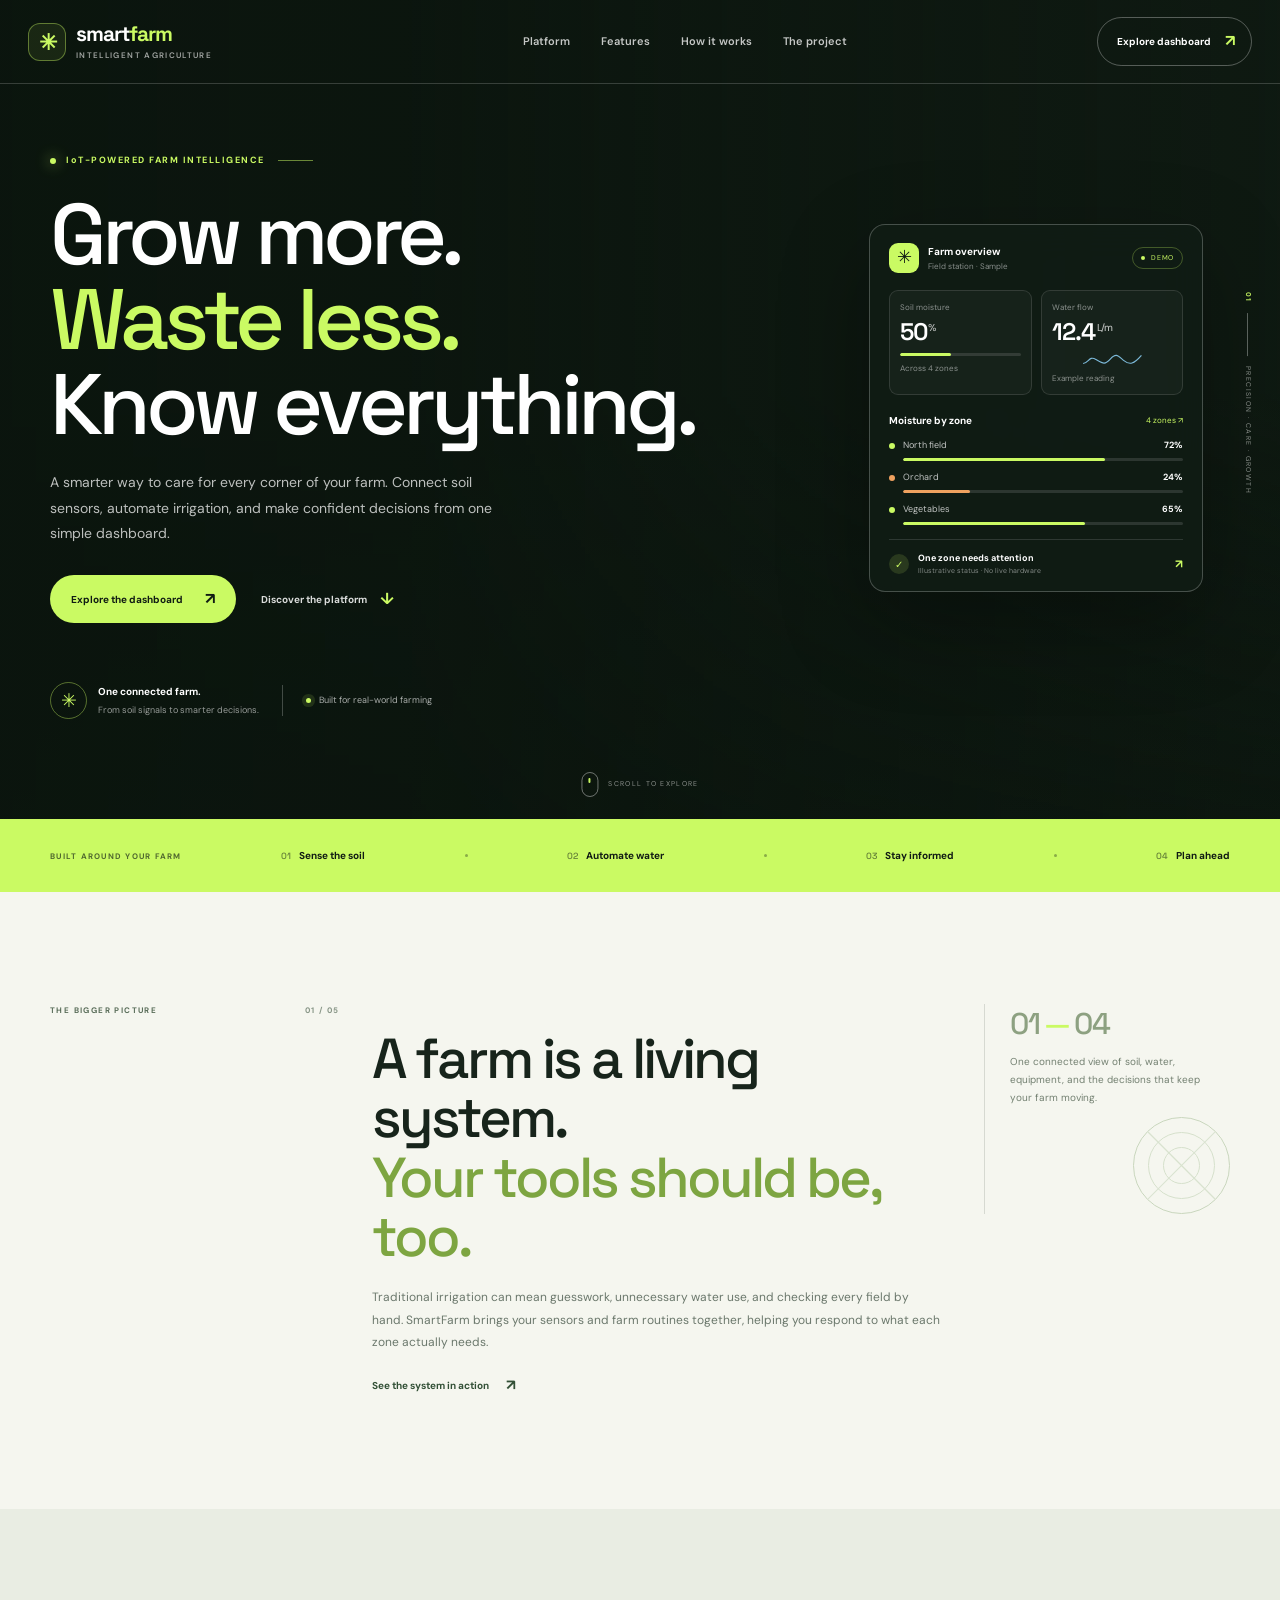
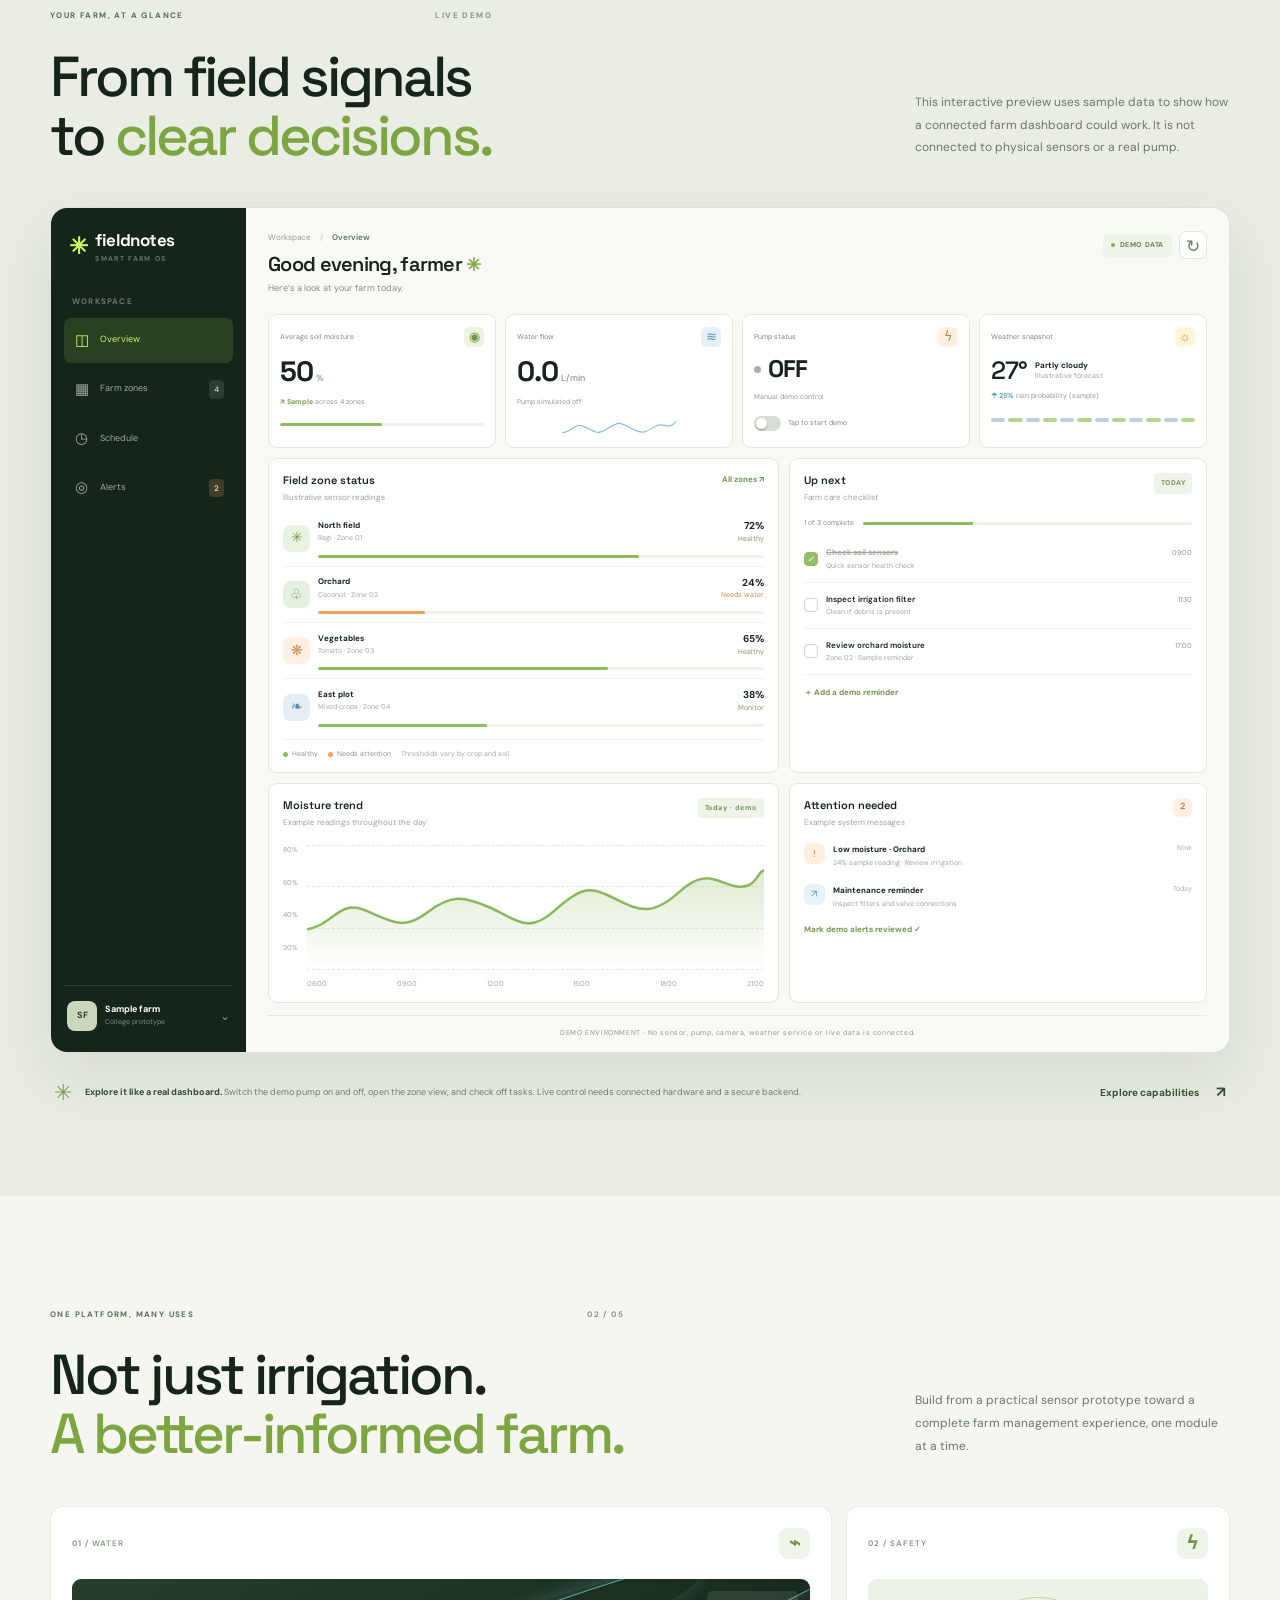
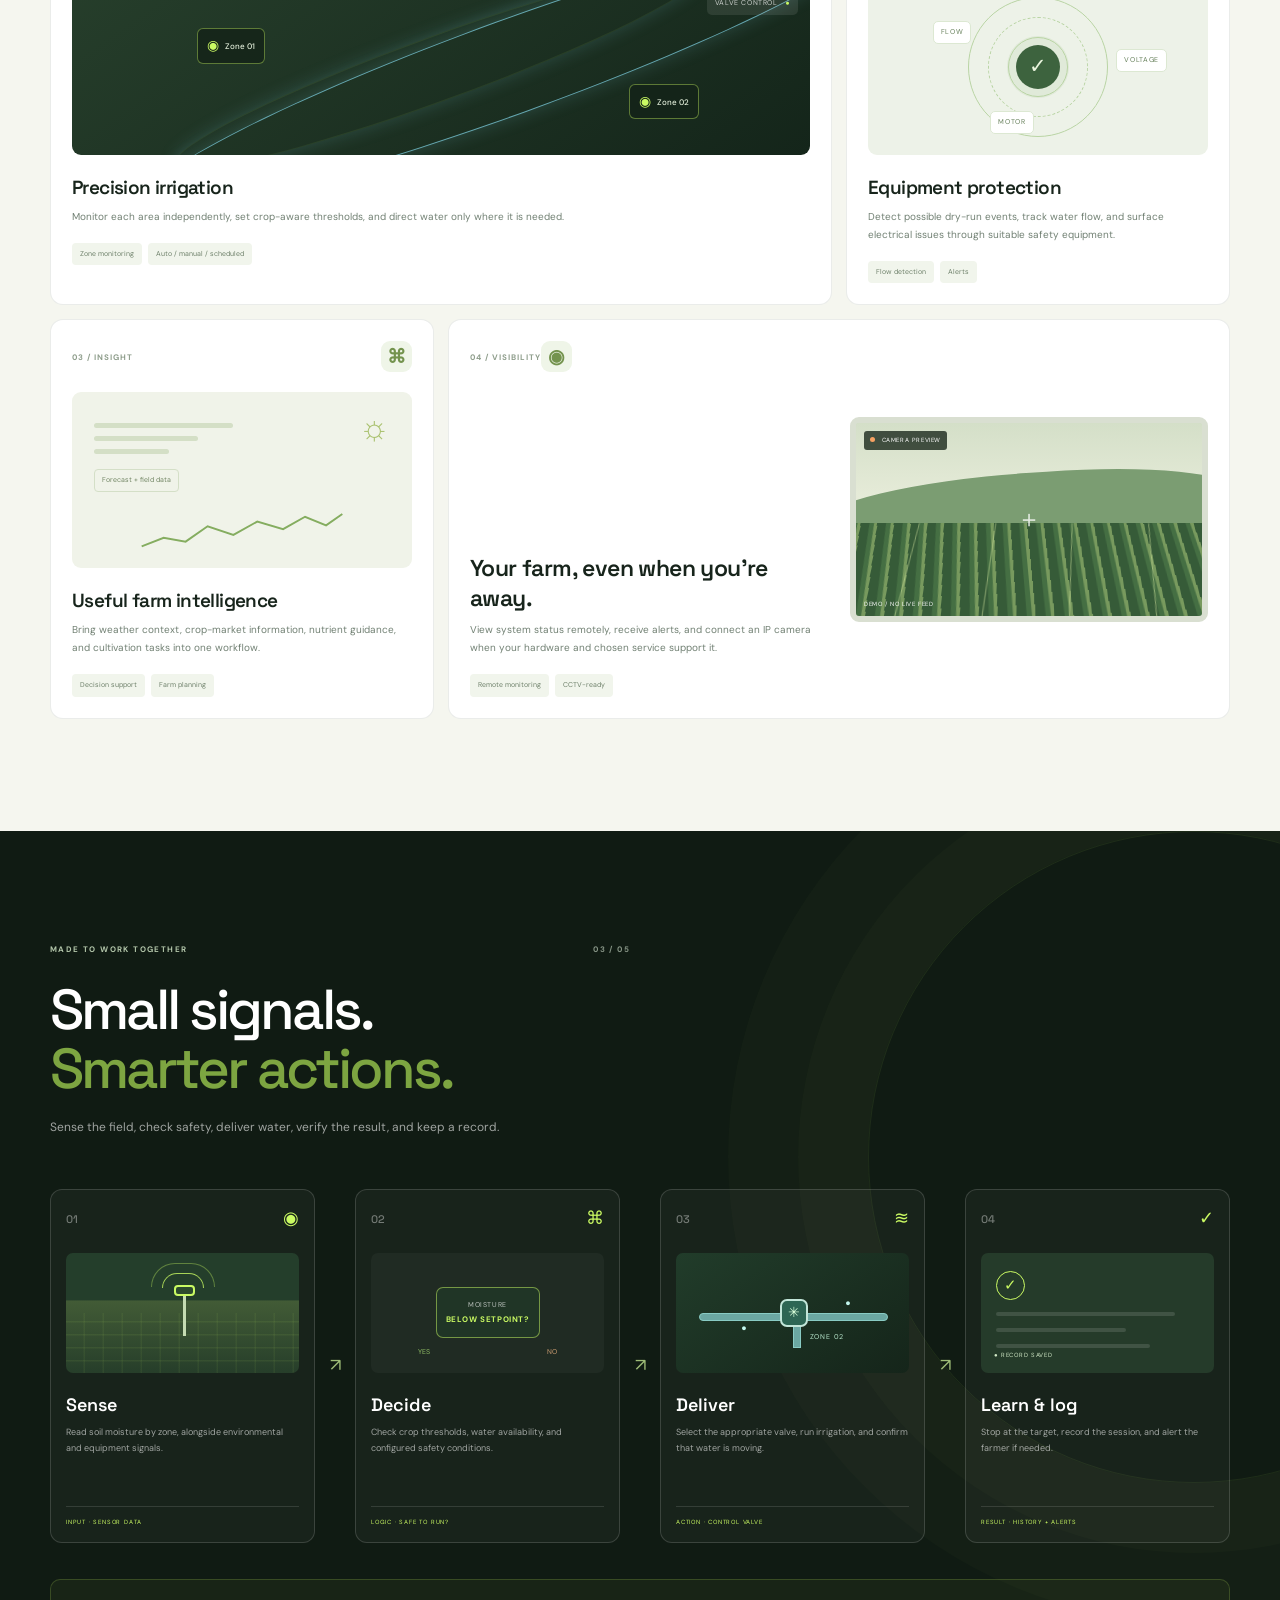
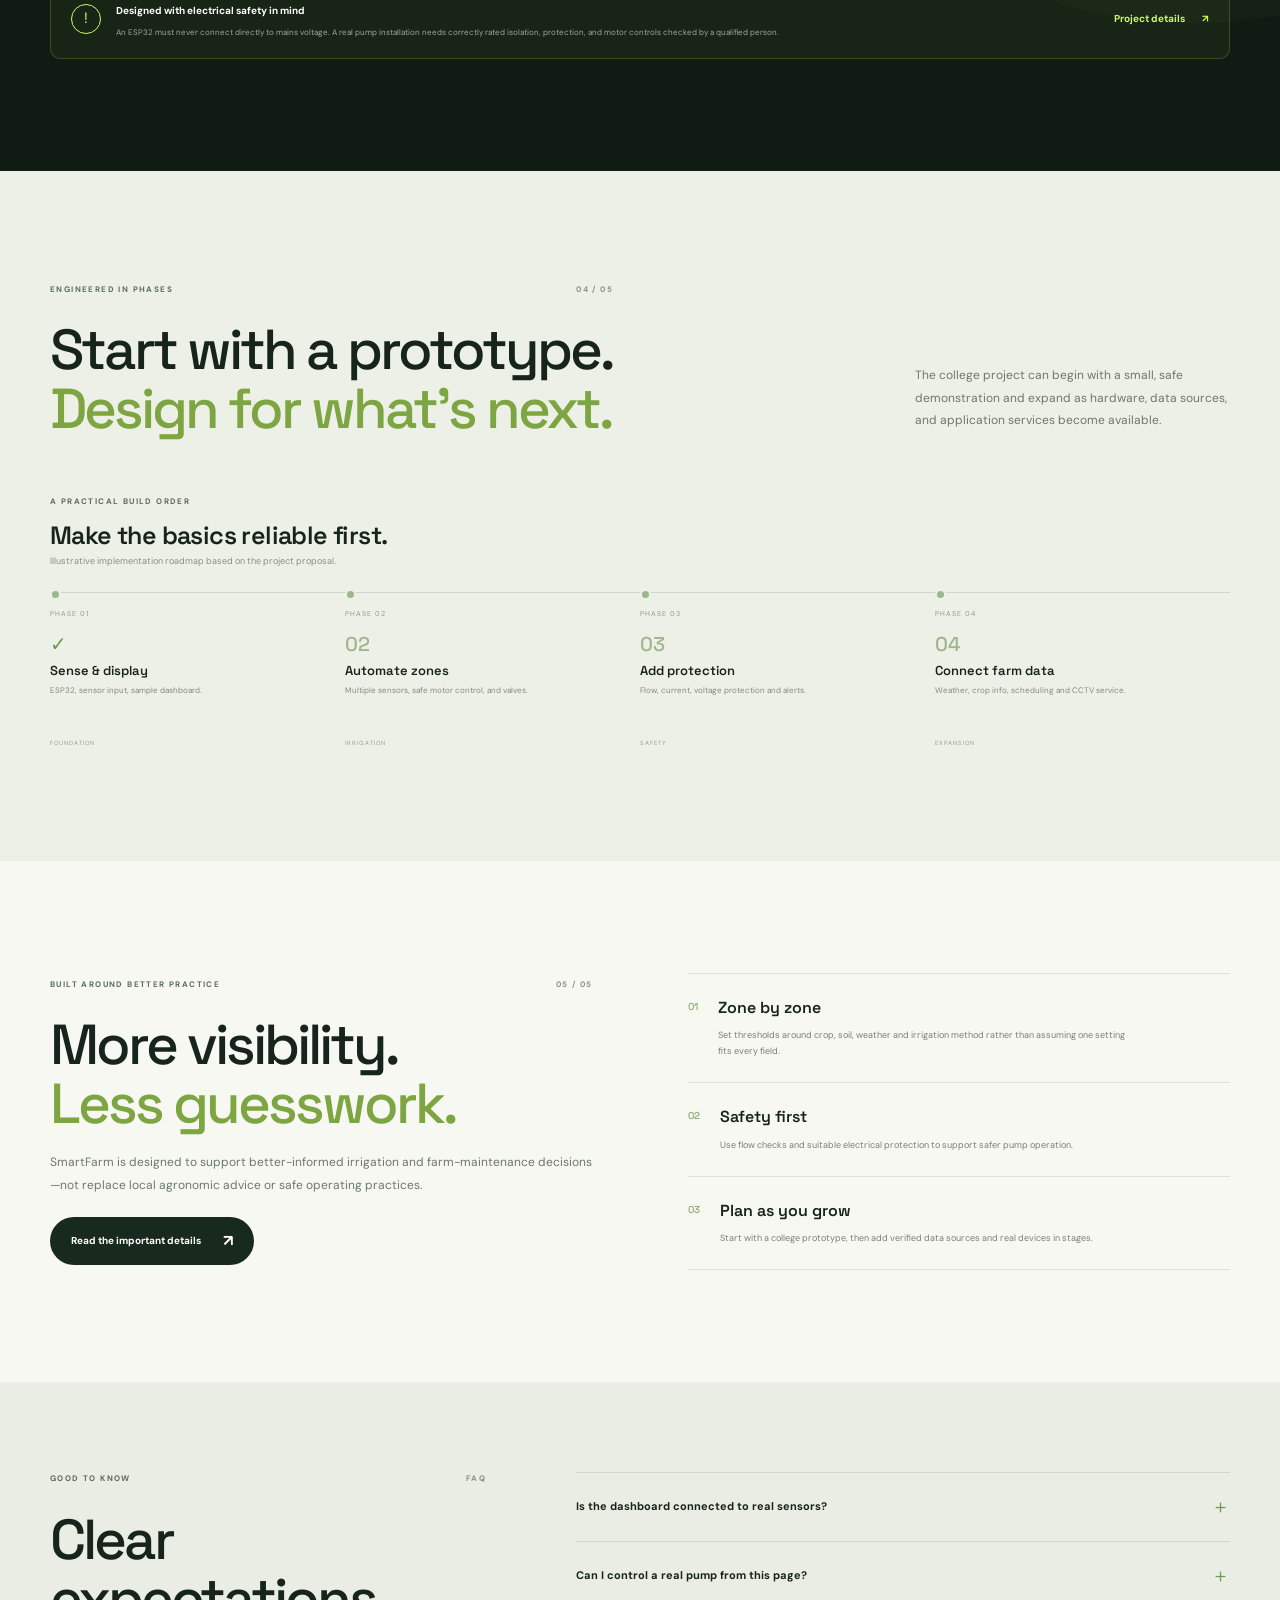
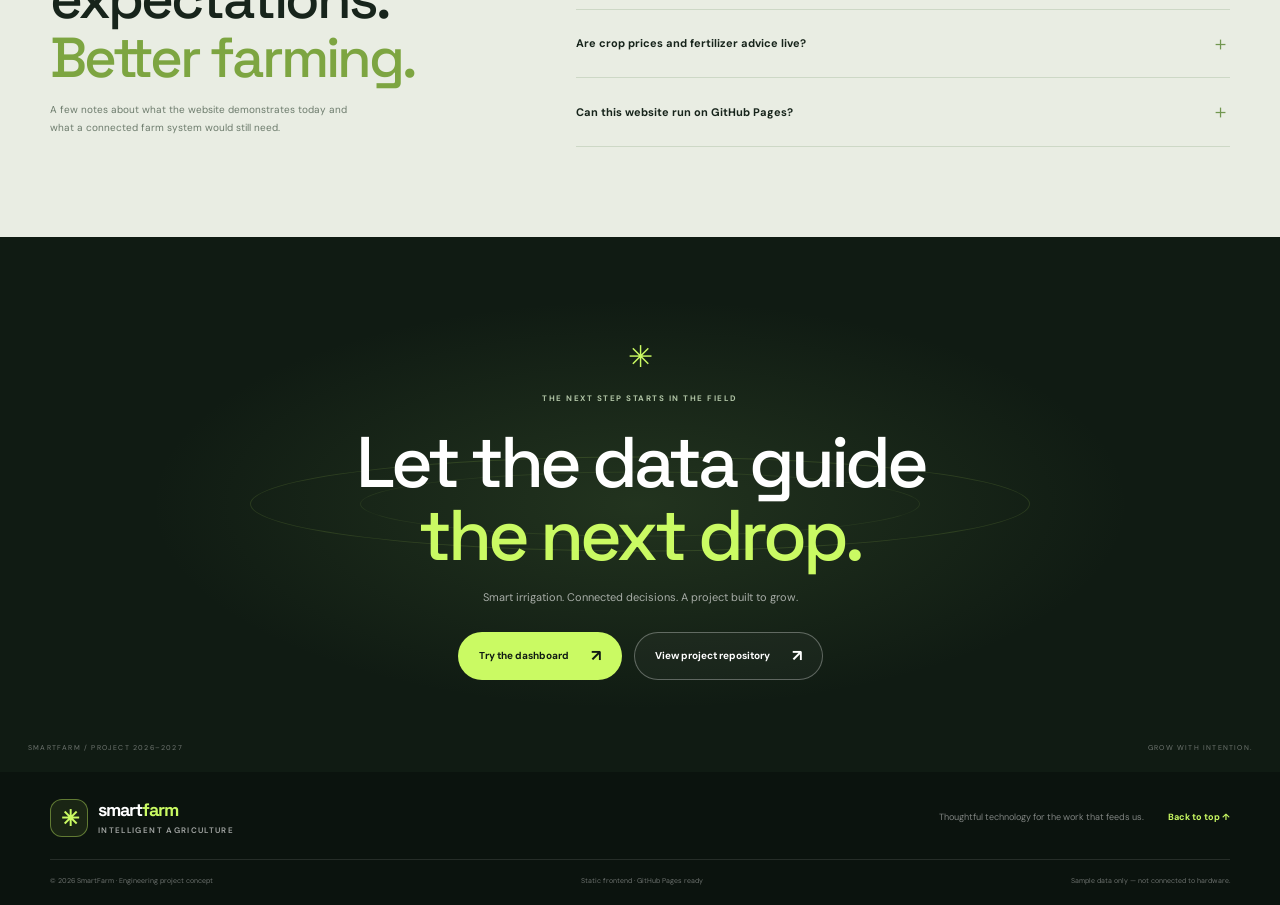
==== commit 3e9b8221: "Refresh language selector script on published site" ====
--- a/index.html
+++ b/index.html
@@ -12,7 +12,7 @@
   <link rel="stylesheet" href="style.css">
   <link rel="stylesheet" href="advanced.css">
   <script defer src="script.js"></script>
-  <script defer src="advanced.js?v=20261120-2"></script>
+  <script defer src="advanced.js?v=20261124-languages"></script>
 </head>
 <body>
   <div class="progress"><span id="progressBar"></span></div>
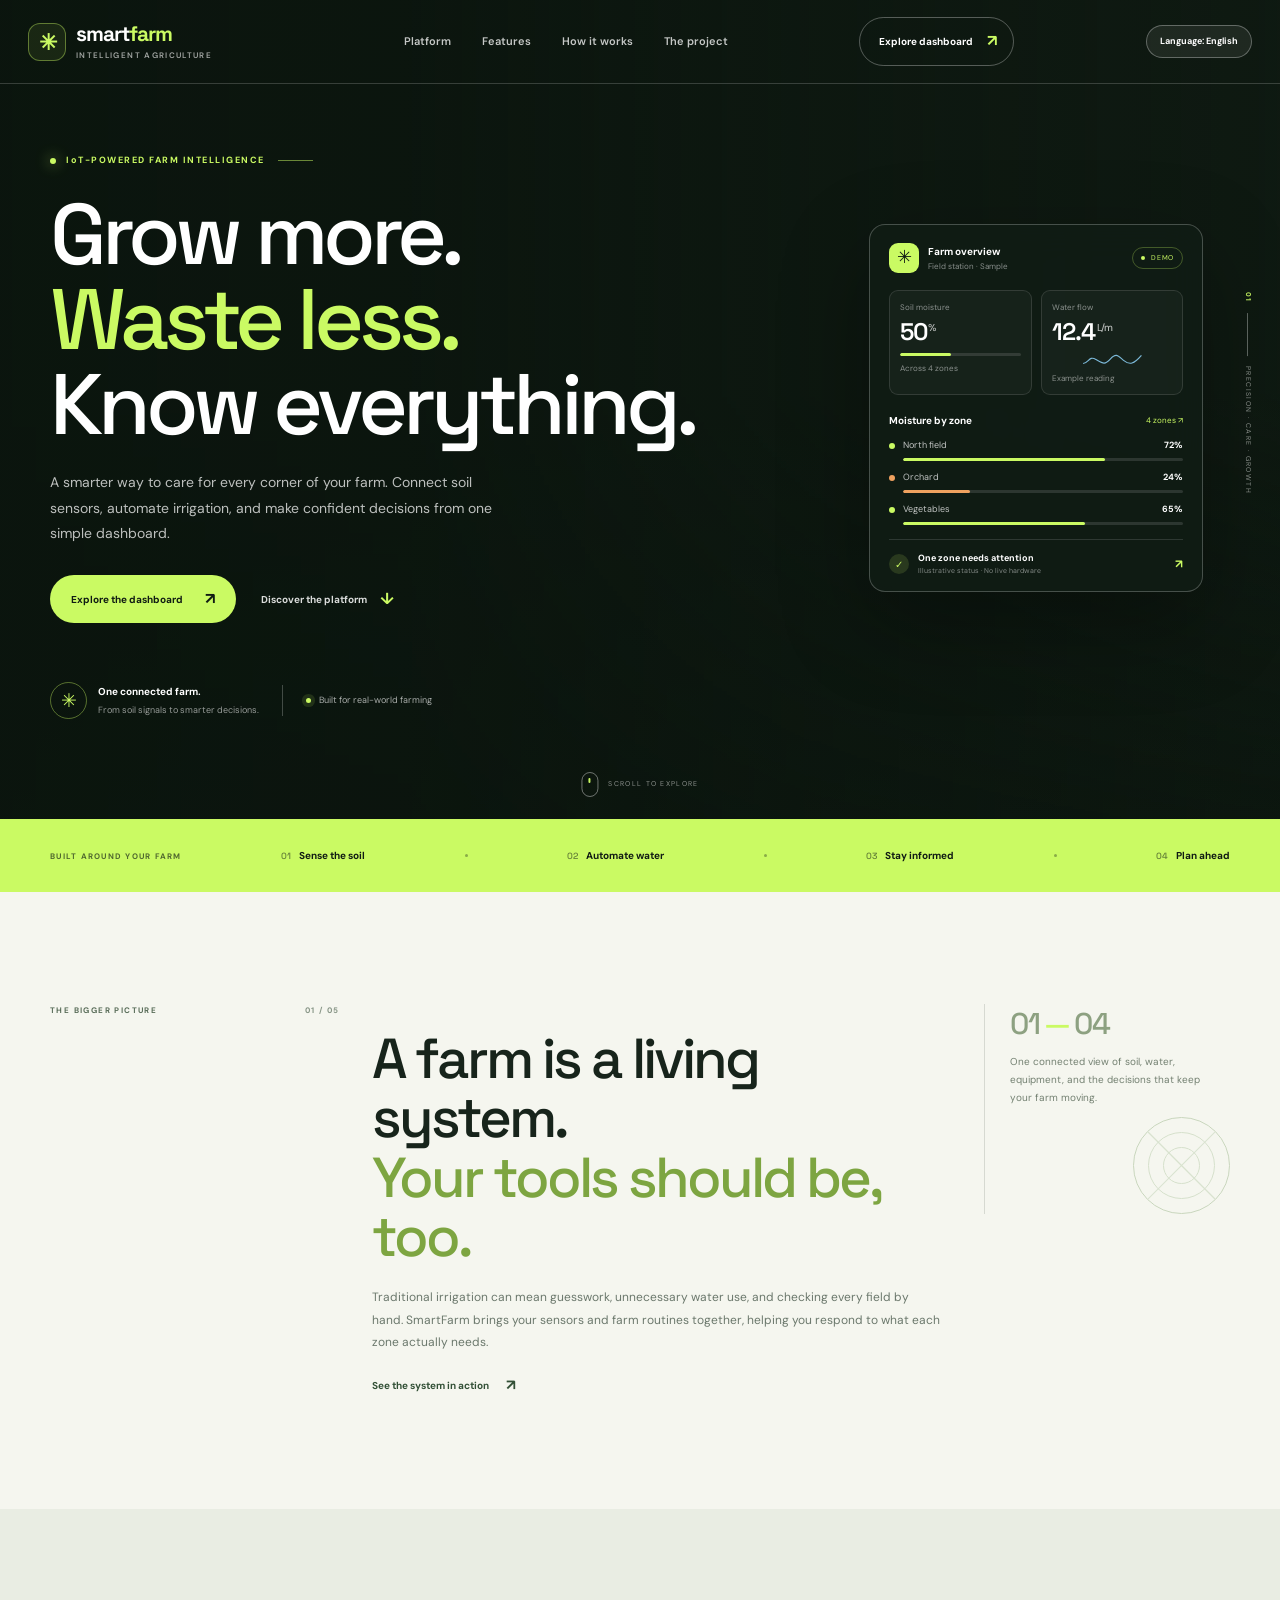
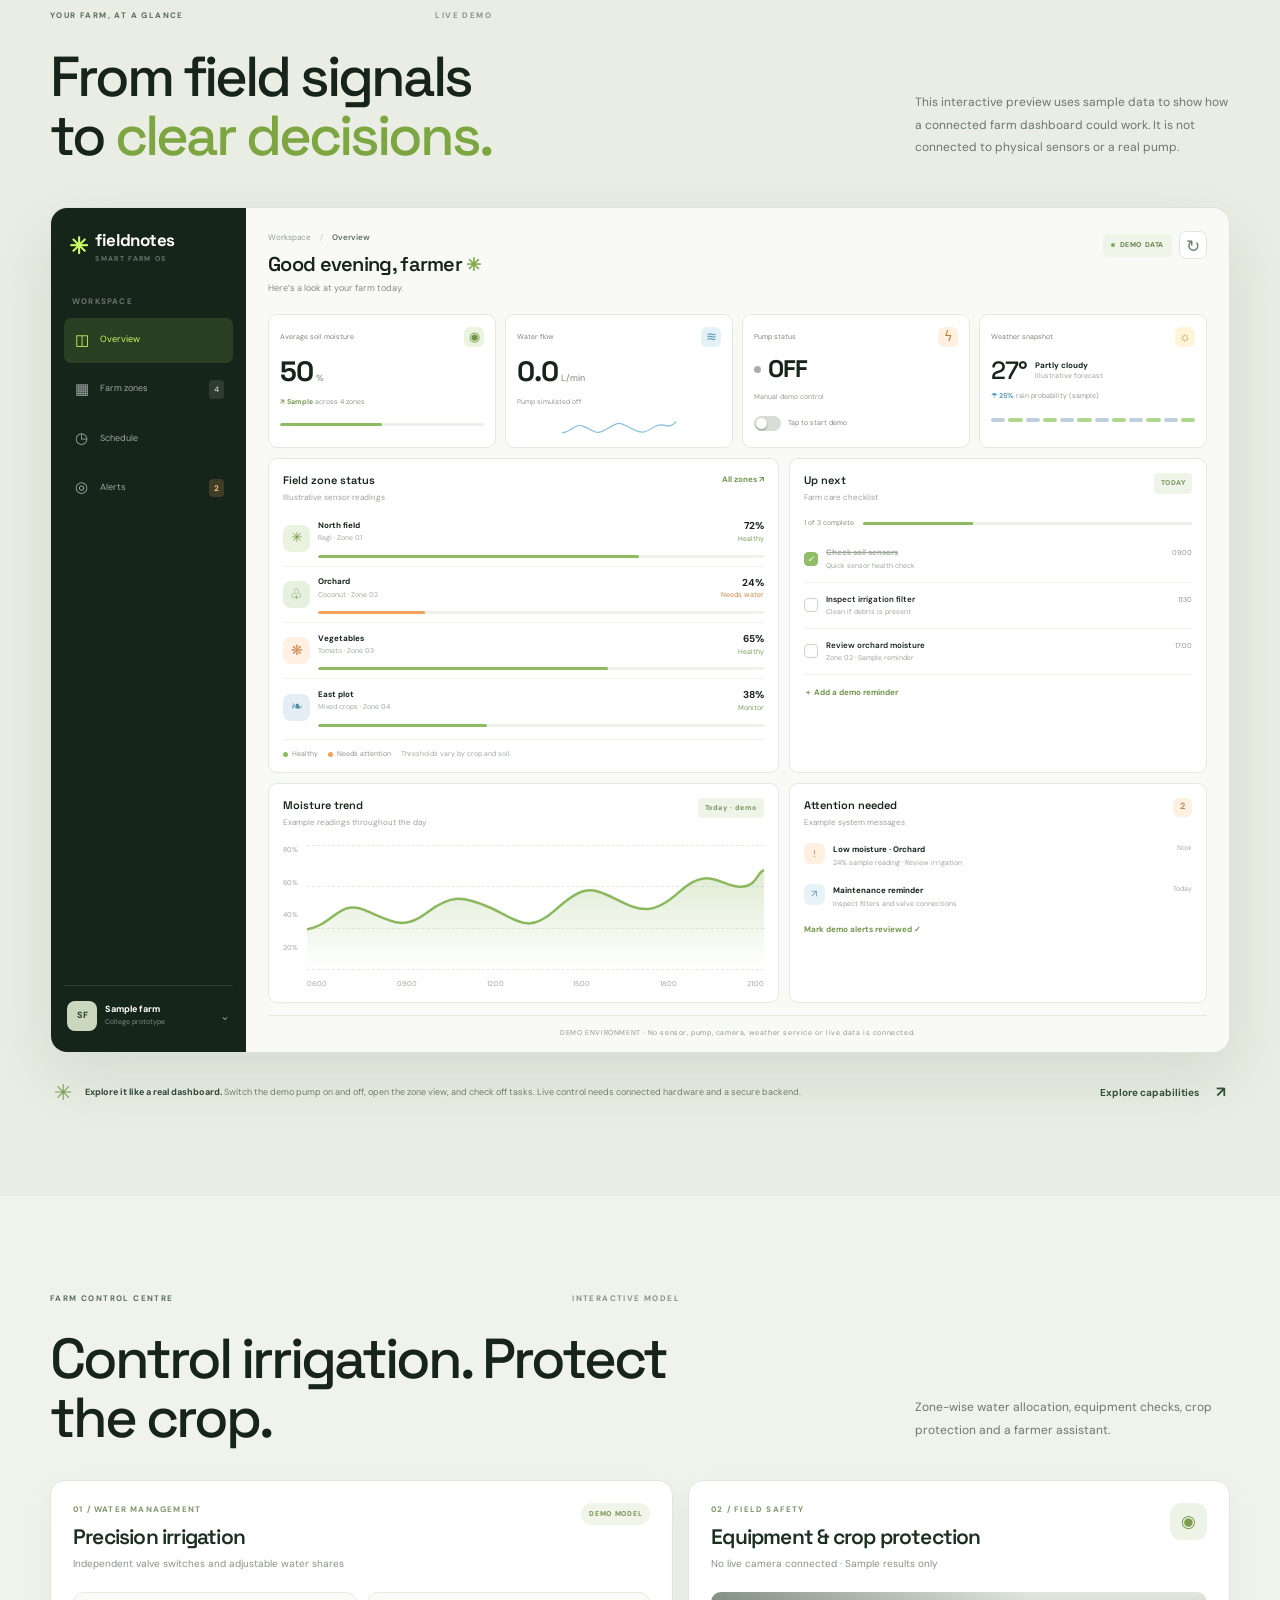
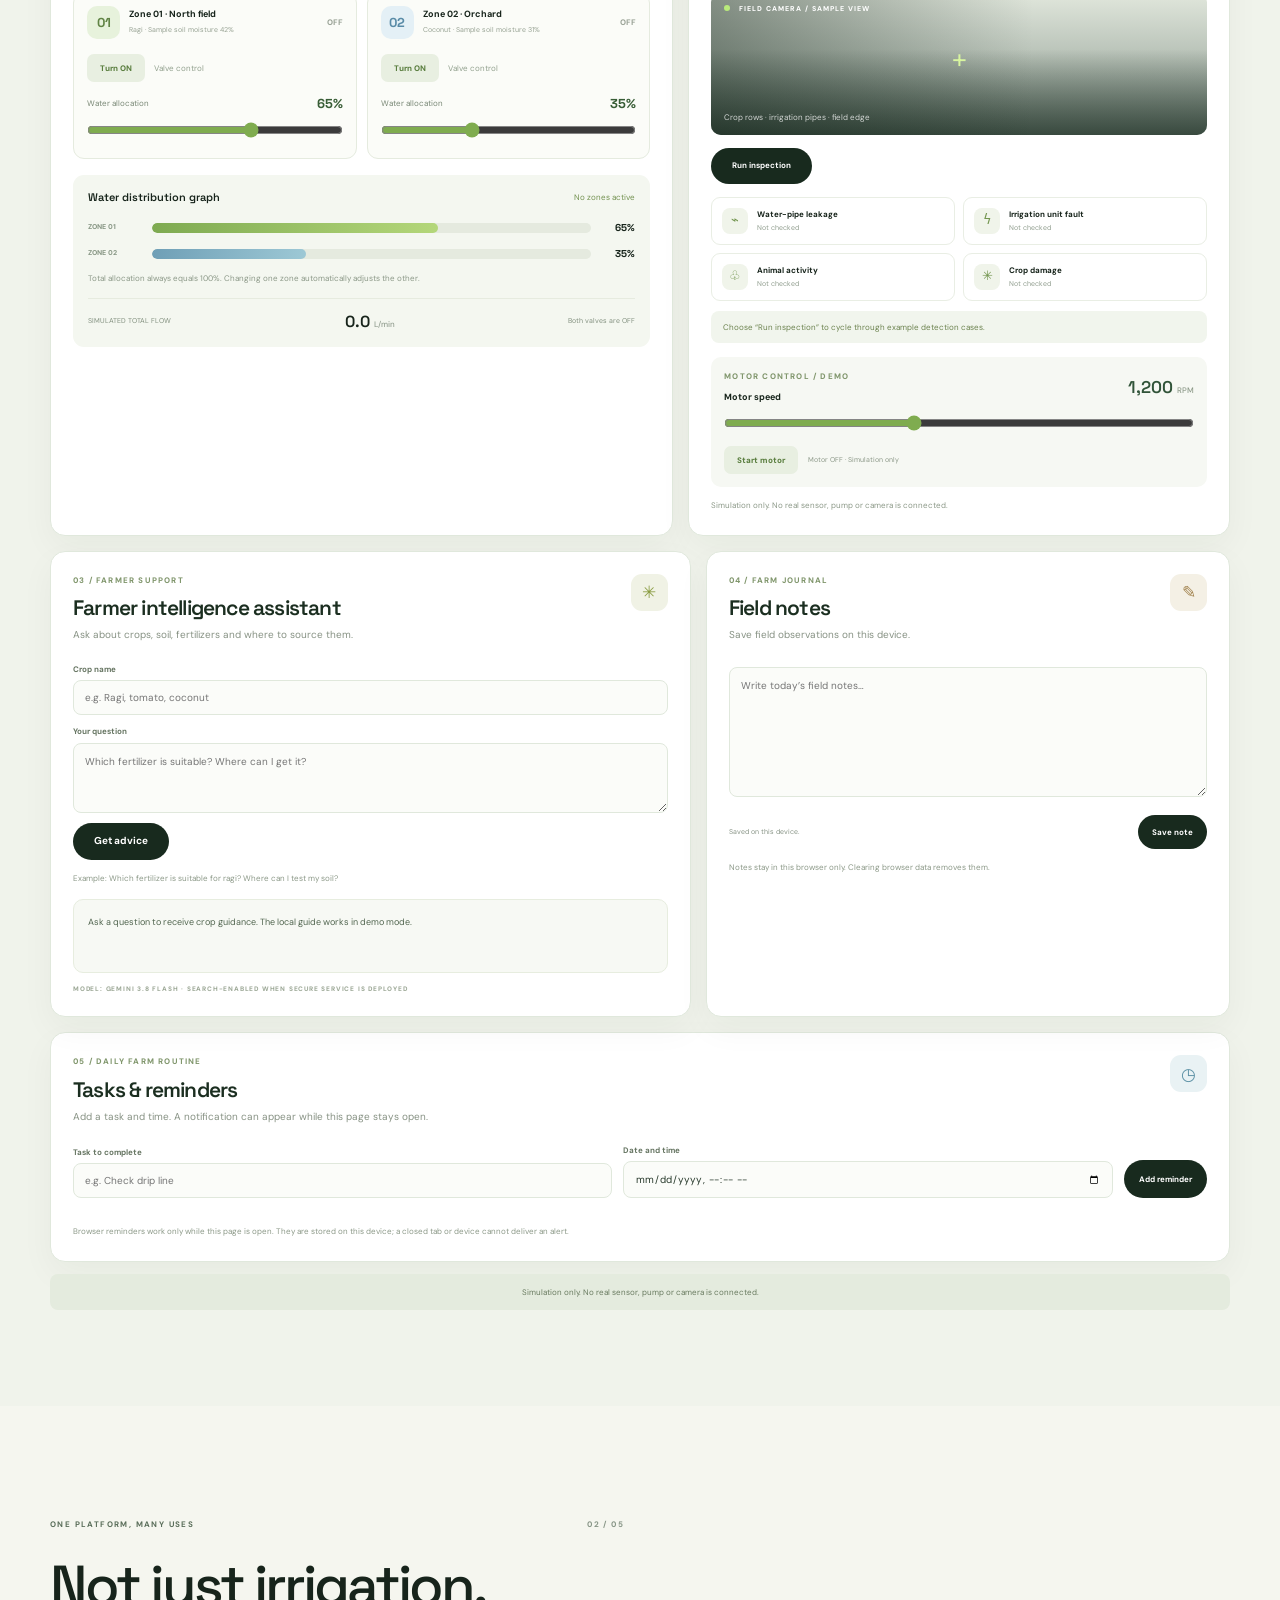
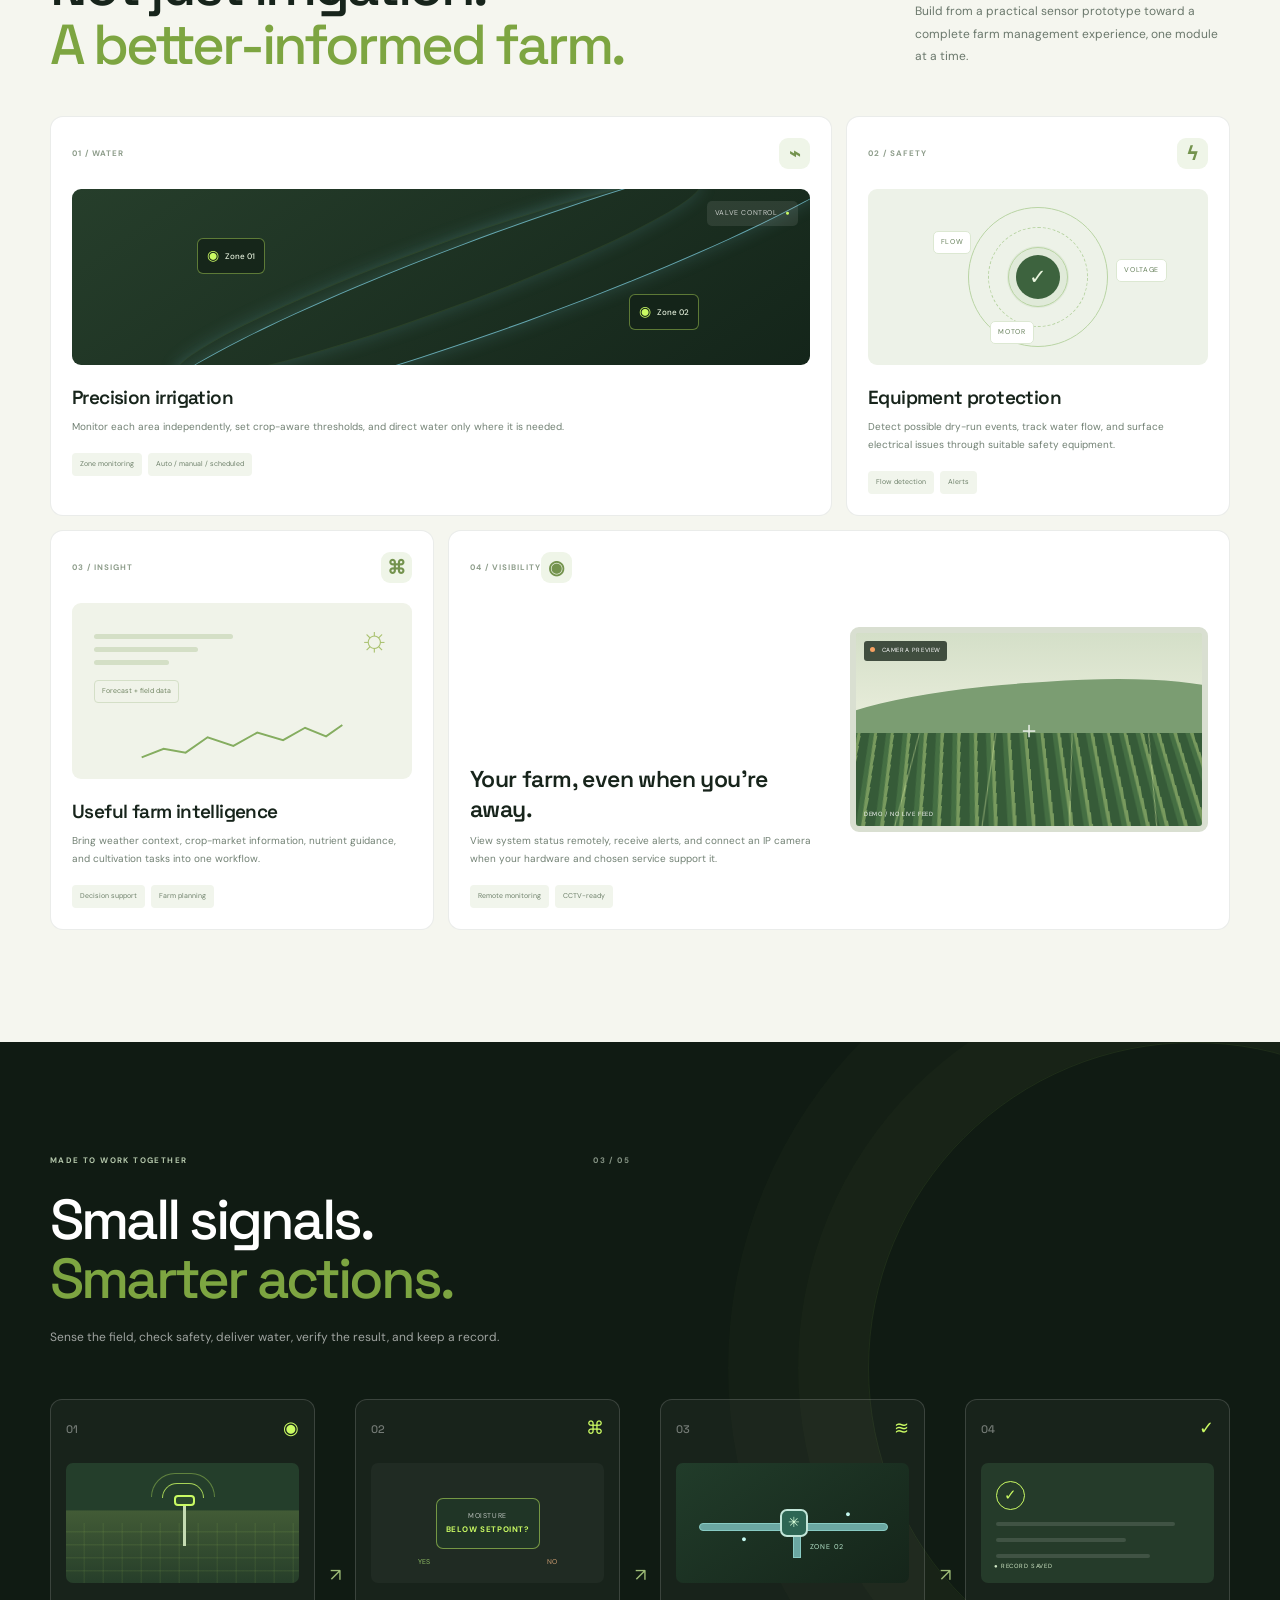
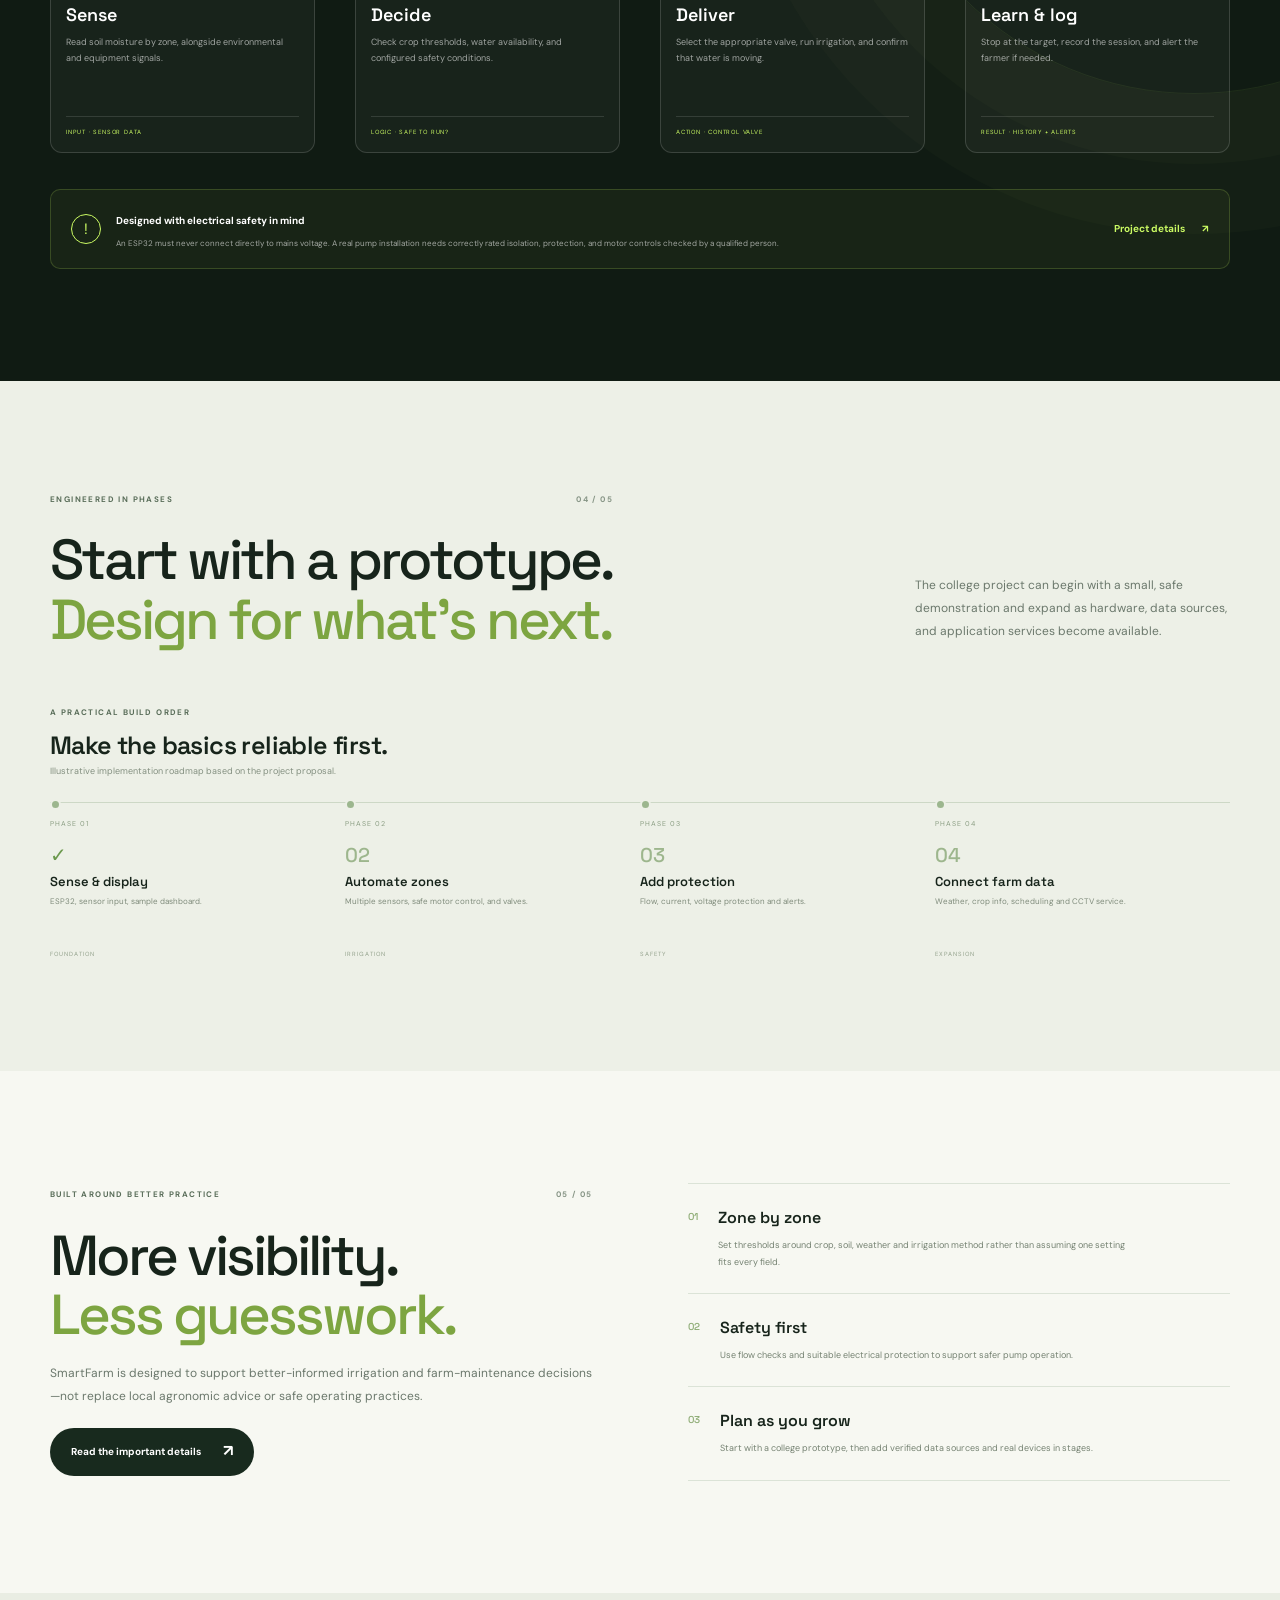
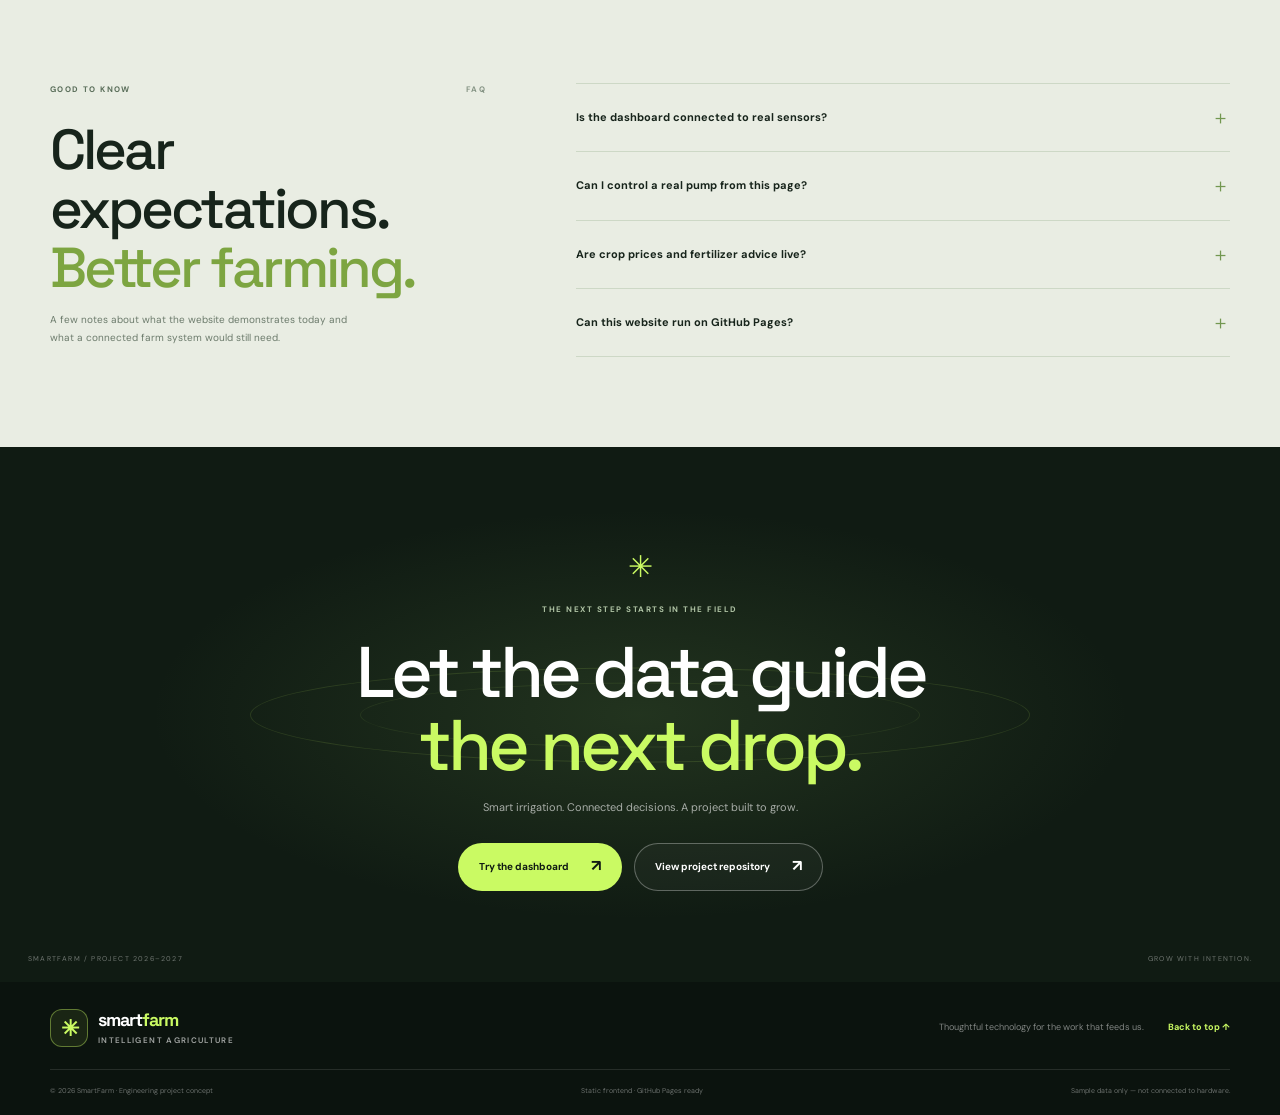
==== commit f9802656: "Add full-page translation for five Indian languages and English" ====
--- a/index.html
+++ b/index.html
@@ -11,8 +11,16 @@
   <link href="https://fonts.googleapis.com/css2?family=DM+Sans:wght@400;500;600;700&family=Space+Grotesk:wght@400;500;600;700&display=swap" rel="stylesheet">
   <link rel="stylesheet" href="style.css">
   <link rel="stylesheet" href="advanced.css">
+  <script>
+    window.gtranslateSettings = {
+      default_language: 'en',
+      languages: ['en', 'kn', 'hi', 'ta', 'te', 'ml'],
+      wrapper_selector: '#gtranslate_widget'
+    };
+  </script>
   <script defer src="script.js"></script>
-  <script defer src="advanced.js?v=20261124-languages"></script>
+  <script defer src="advanced.js?v=20261124-full-language"></script>
+  <script defer src="https://cdn.gtranslate.net/widgets/latest/dropdown.js"></script>
 </head>
 <body>
   <div class="progress"><span id="progressBar"></span></div>
@@ -134,6 +142,7 @@
     <section class="final-cta"><div class="cta-orbit orbit-a"></div><div class="cta-orbit orbit-b"></div><div class="container cta-content reveal"><span class="cta-mark">✳</span><small>THE NEXT STEP STARTS IN THE FIELD</small><h2>Let the data guide<br><em>the next drop.</em></h2><p>Smart irrigation. Connected decisions. A project built to grow.</p><div class="cta-buttons"><a class="button button-lime" href="#dashboard">Try the dashboard <b>↗</b></a><a class="button button-outline" href="https://github.com/shreyas2006R/smart-farming" target="_blank" rel="noreferrer">View project repository <b>↗</b></a></div></div><div class="cta-footer"><span>SMARTFARM / PROJECT 2026–2027</span><span>GROW WITH INTENTION.</span></div></section>
   </main>
   <footer class="footer"><div class="container footer-top"><a class="brand" href="#top"><span class="brand-icon">✳</span><span>smart<span class="brand-lime">farm</span><small>INTELLIGENT AGRICULTURE</small></span></a><p>Thoughtful technology for the work that feeds us.</p><a href="#top">Back to top ↑</a></div><div class="container footer-bottom"><span>© <span id="year">2026</span> SmartFarm · Engineering project concept</span><span>Static frontend · GitHub Pages ready</span><span>Sample data only — not connected to hardware.</span></div></footer>
+  <div id="gtranslate_widget" class="gtranslate_wrapper" aria-hidden="true"></div>
   <div class="toast" id="toast" role="status" aria-live="polite"><span>✳</span><p id="toastMessage">Demo updated.</p><button id="toastClose" aria-label="Dismiss notification">×</button></div>
   <dialog class="zone-dialog" id="zoneDialog"><div class="dialog-head"><div><small>FARM ZONES / DEMO</small><h3>Zone details</h3></div><button id="closeDialog" aria-label="Close zone details">×</button></div><p>Sample moisture readings for demonstration. Actual thresholds depend on crop, soil and conditions.</p><div id="dialogZones"></div><button class="button button-dark dialog-done" id="dialogDone">Done <b>✓</b></button></dialog>
 </body>
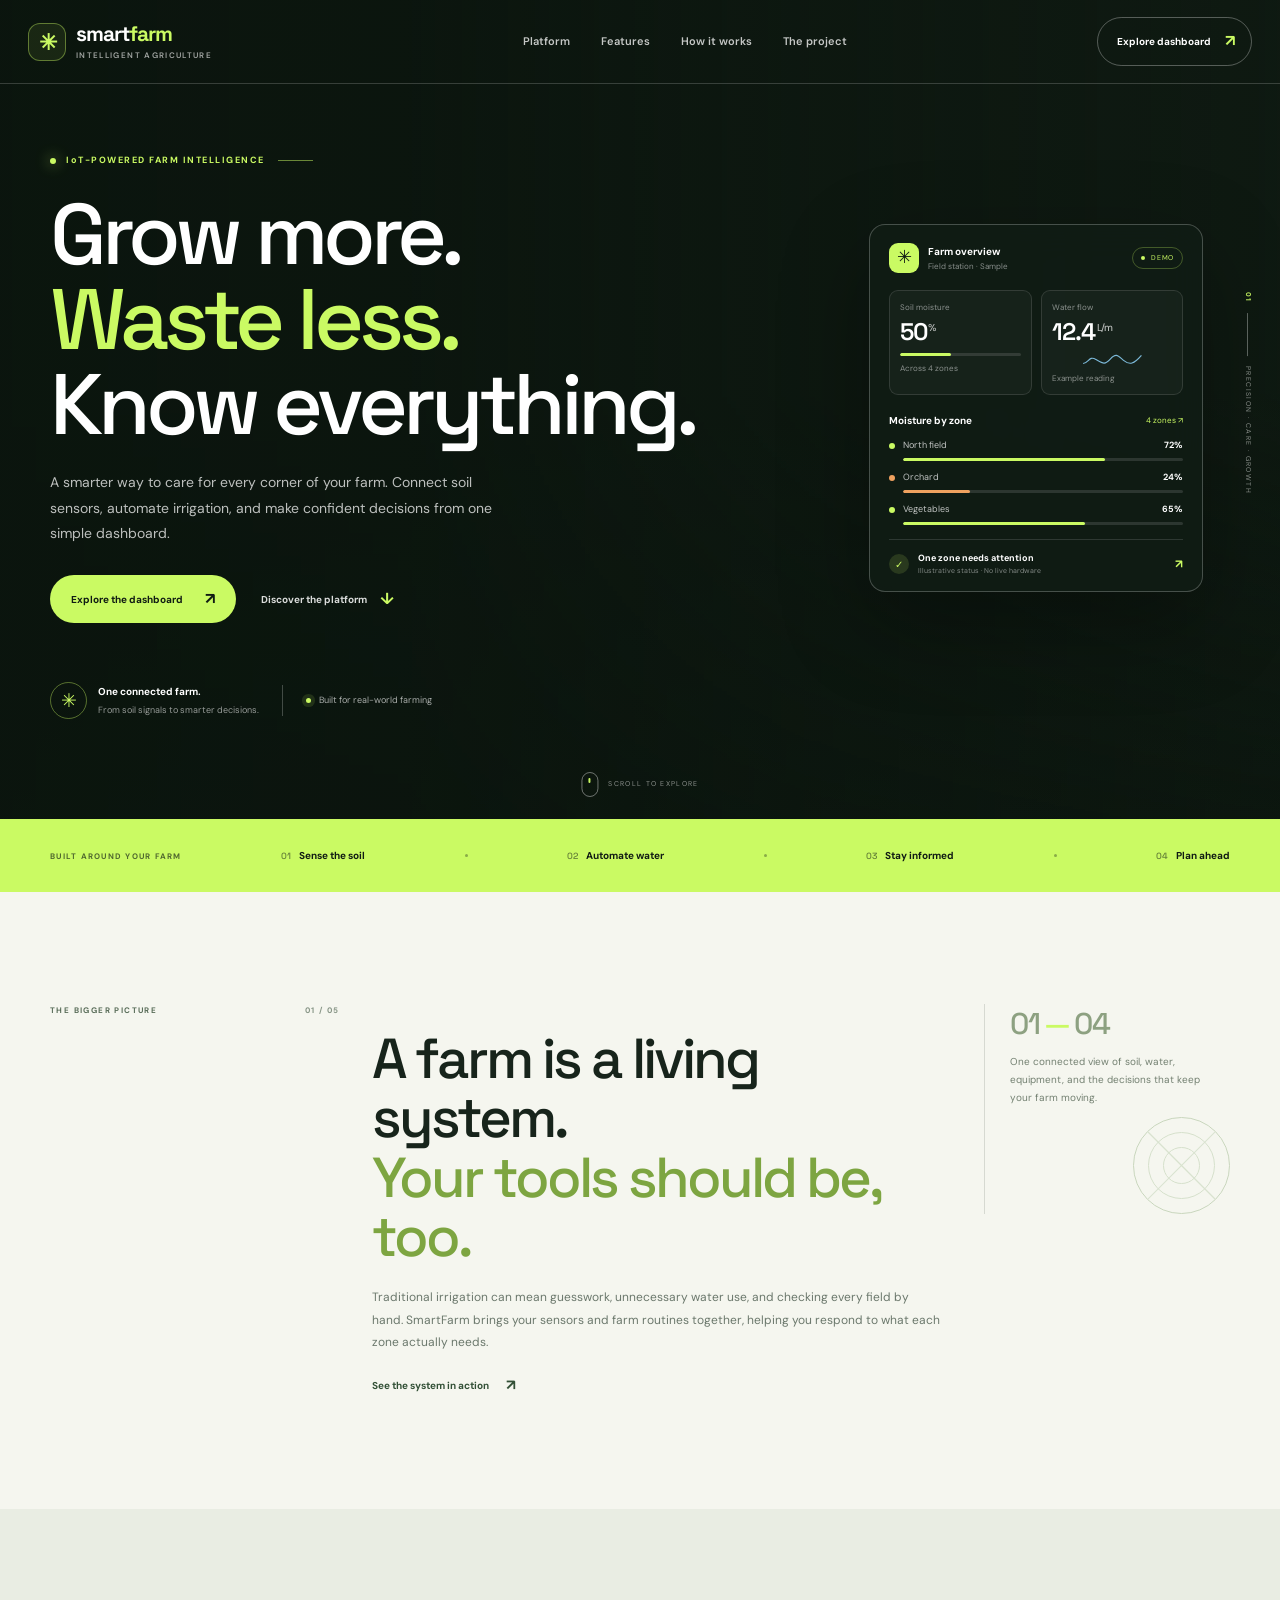
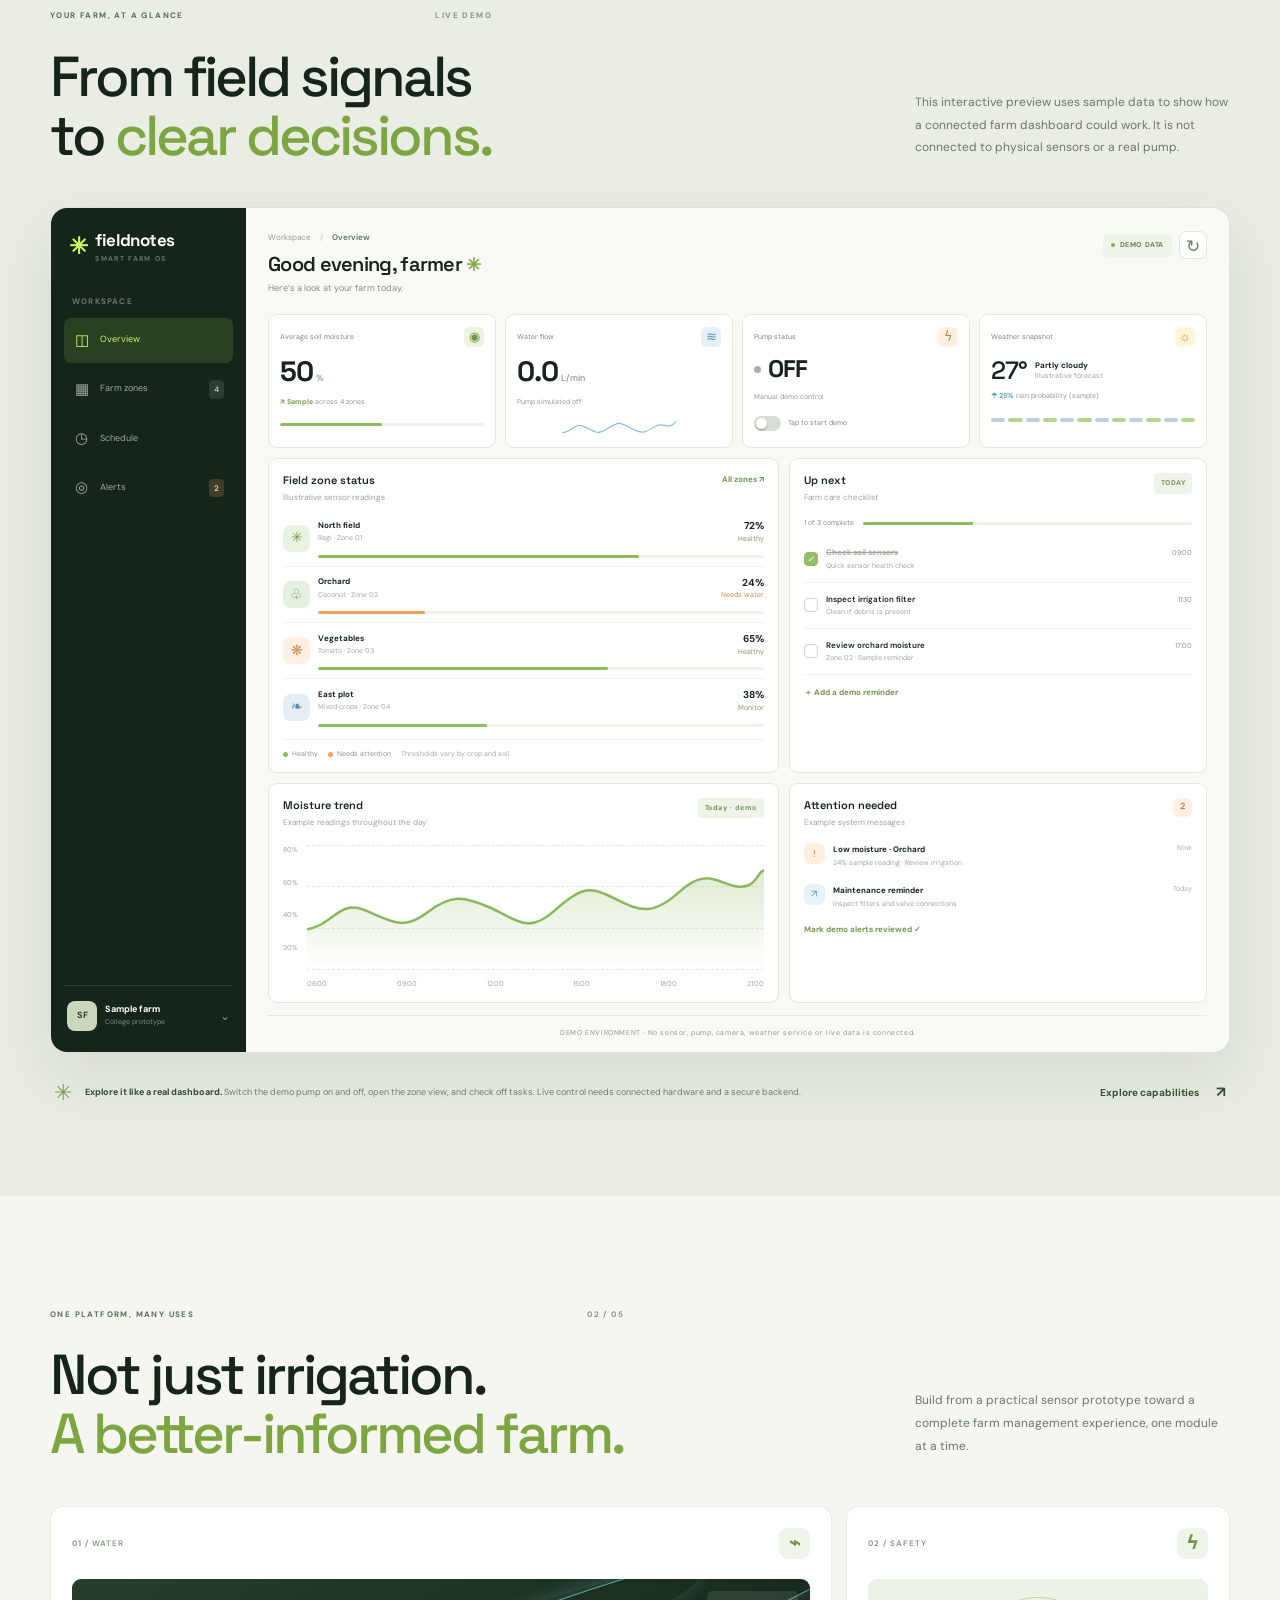
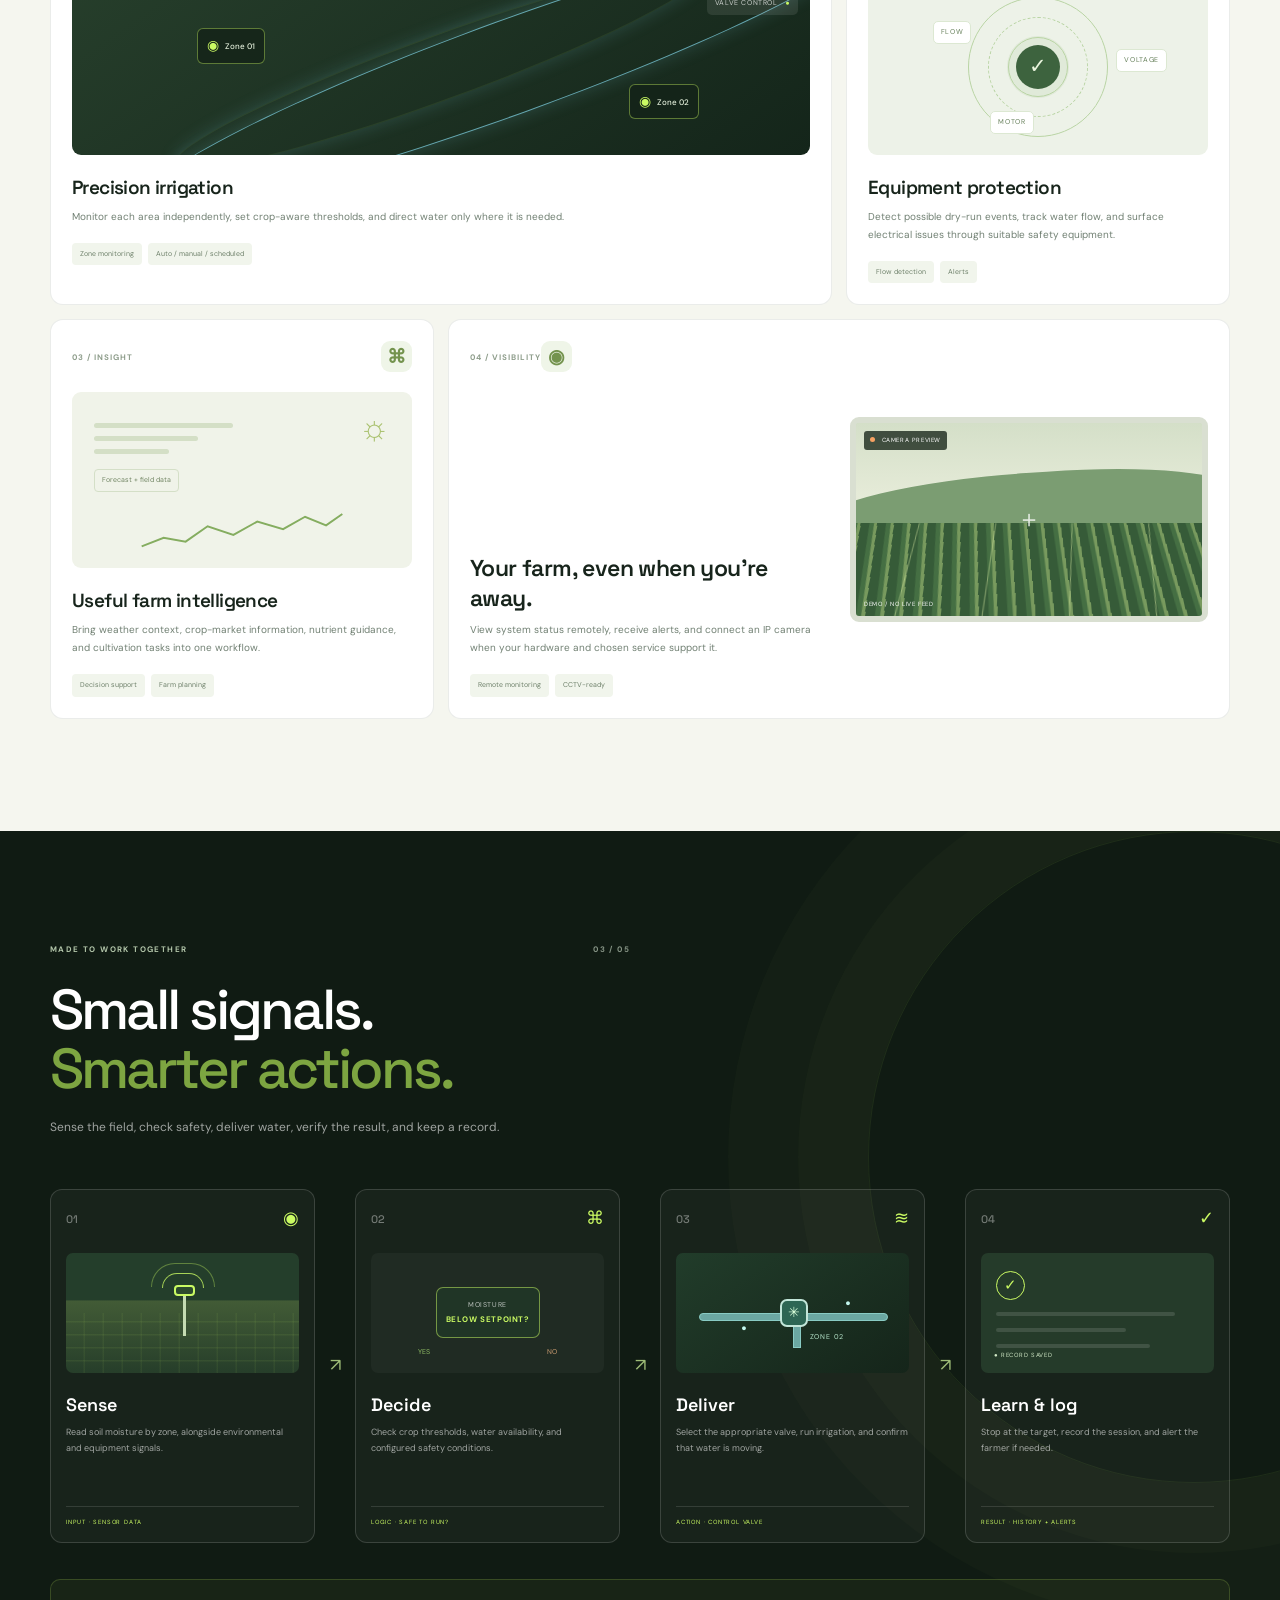
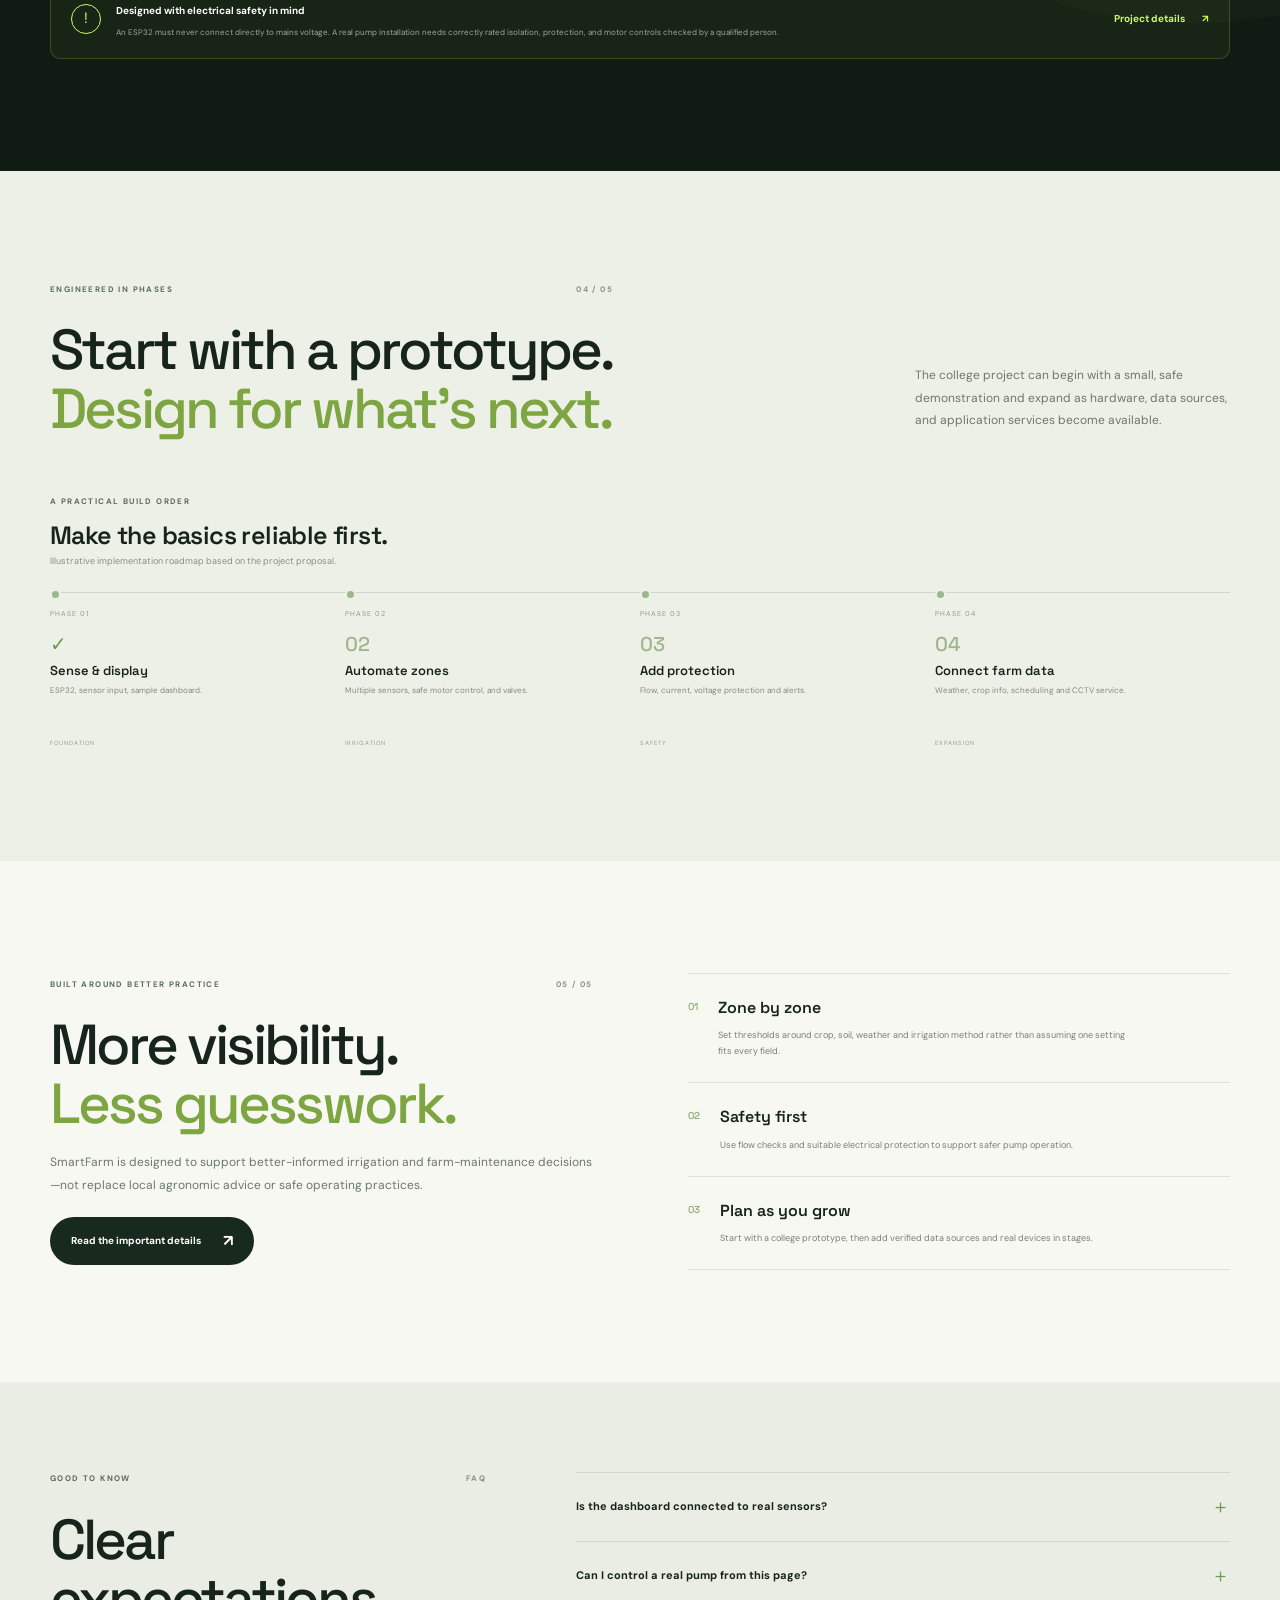
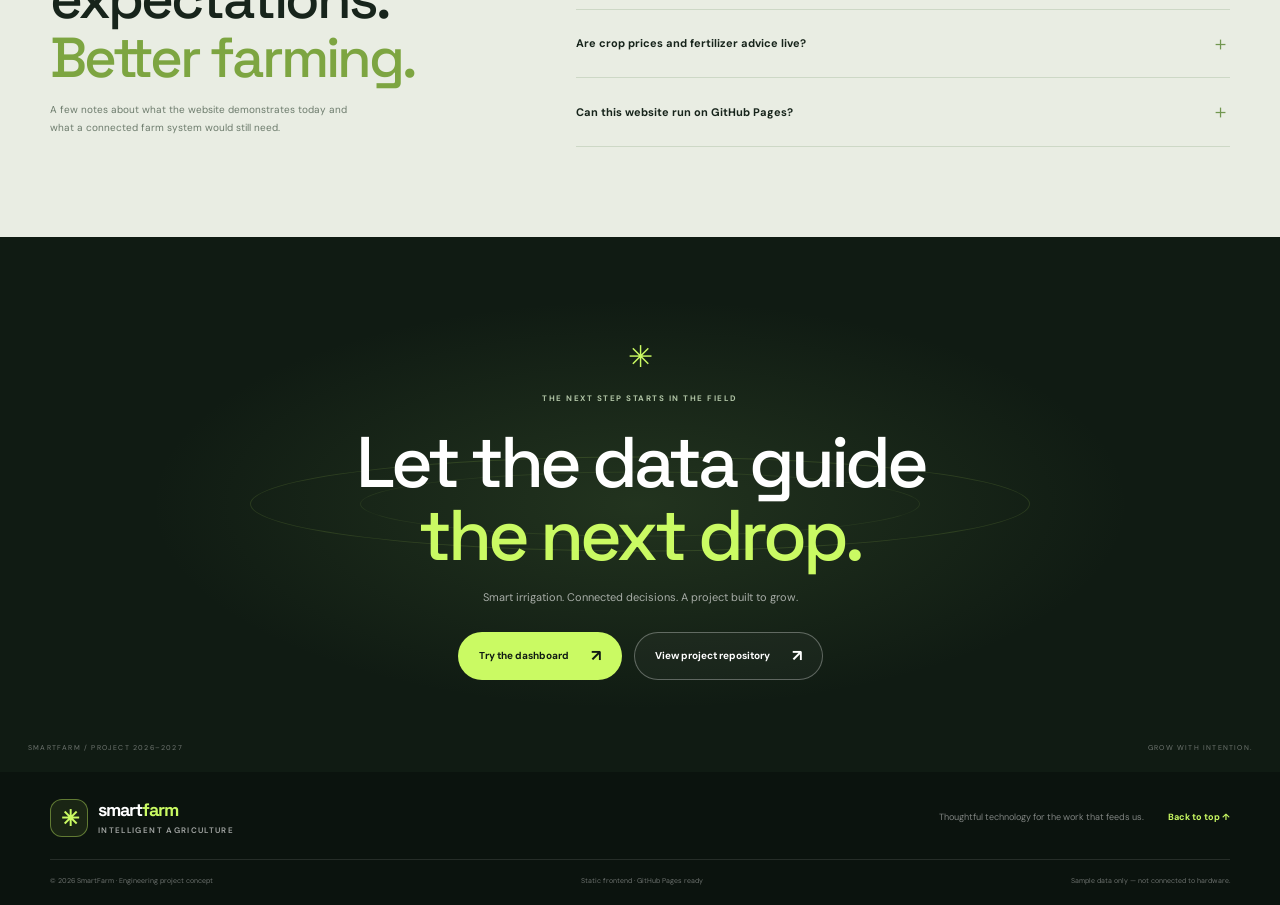
==== commit bededb80: "Refresh language script cache after selector fix" ====
--- a/index.html
+++ b/index.html
@@ -19,7 +19,7 @@
     };
   </script>
   <script defer src="script.js"></script>
-  <script defer src="advanced.js?v=20261124-full-language"></script>
+  <script defer src="advanced.js?v=20261124-language-fix2"></script>
   <script defer src="https://cdn.gtranslate.net/widgets/latest/dropdown.js"></script>
 </head>
 <body>
--- a/advanced.css
+++ b/advanced.css
@@ -24,3 +24,6 @@
 @media(max-width:850px){.language-change{margin-left:auto;margin-right:10px}.advanced-grid,.second-advanced-grid{grid-template-columns:1fr}.advanced-section .section-head{display:block}.advanced-section .section-head>p{margin-top:14px}.reminder-form{grid-template-columns:1fr 1fr}.reminder-form button{grid-column:1/-1;justify-self:start}}
 @media(max-width:560px){.language-box{padding:25px 20px}.language-box h2{font-size:27px}.language-options{grid-template-columns:1fr 1fr;gap:7px}.language-choice{padding:12px 10px;font-size:13px}.language-change{font-size:7px;padding:8px 9px;margin-right:7px}.advanced-section{padding:70px 0}.advanced-card{padding:15px}.advanced-card-head h3{font-size:18px}.zone-control-grid{grid-template-columns:1fr 1fr;gap:7px}.zone-control{padding:10px 8px}.zone-control-top{gap:6px}.zone-control-top b{font-size:8px}.zone-control-top small{font-size:6px}.zone-number{flex-basis:27px;height:27px;font-size:11px}.zone-state{font-size:7px}.zone-control-actions{gap:5px}.valve-button{padding:7px 8px;font-size:7px}.zone-control-actions>span{font-size:6px}.range-label{font-size:7px}.detection-grid{gap:6px}.detection-item{padding:8px;gap:6px}.detection-item b{font-size:7px}.detection-item small{font-size:6px}.camera-scene{height:125px}.reminder-form{grid-template-columns:1fr}.reminder-form button{grid-column:auto}.simulation-flow{flex-wrap:wrap}.simulation-flow>strong{font-size:14px}}
 @media(prefers-reduced-motion:reduce){.distribution-track i{transition:none}}
+
+/* Hidden GTranslate engine: the site's own language chooser controls it. */
+#gtranslate_widget{position:absolute!important;left:-10000px!important;top:auto!important;width:1px!important;height:1px!important;overflow:hidden!important;opacity:0!important;pointer-events:none!important}
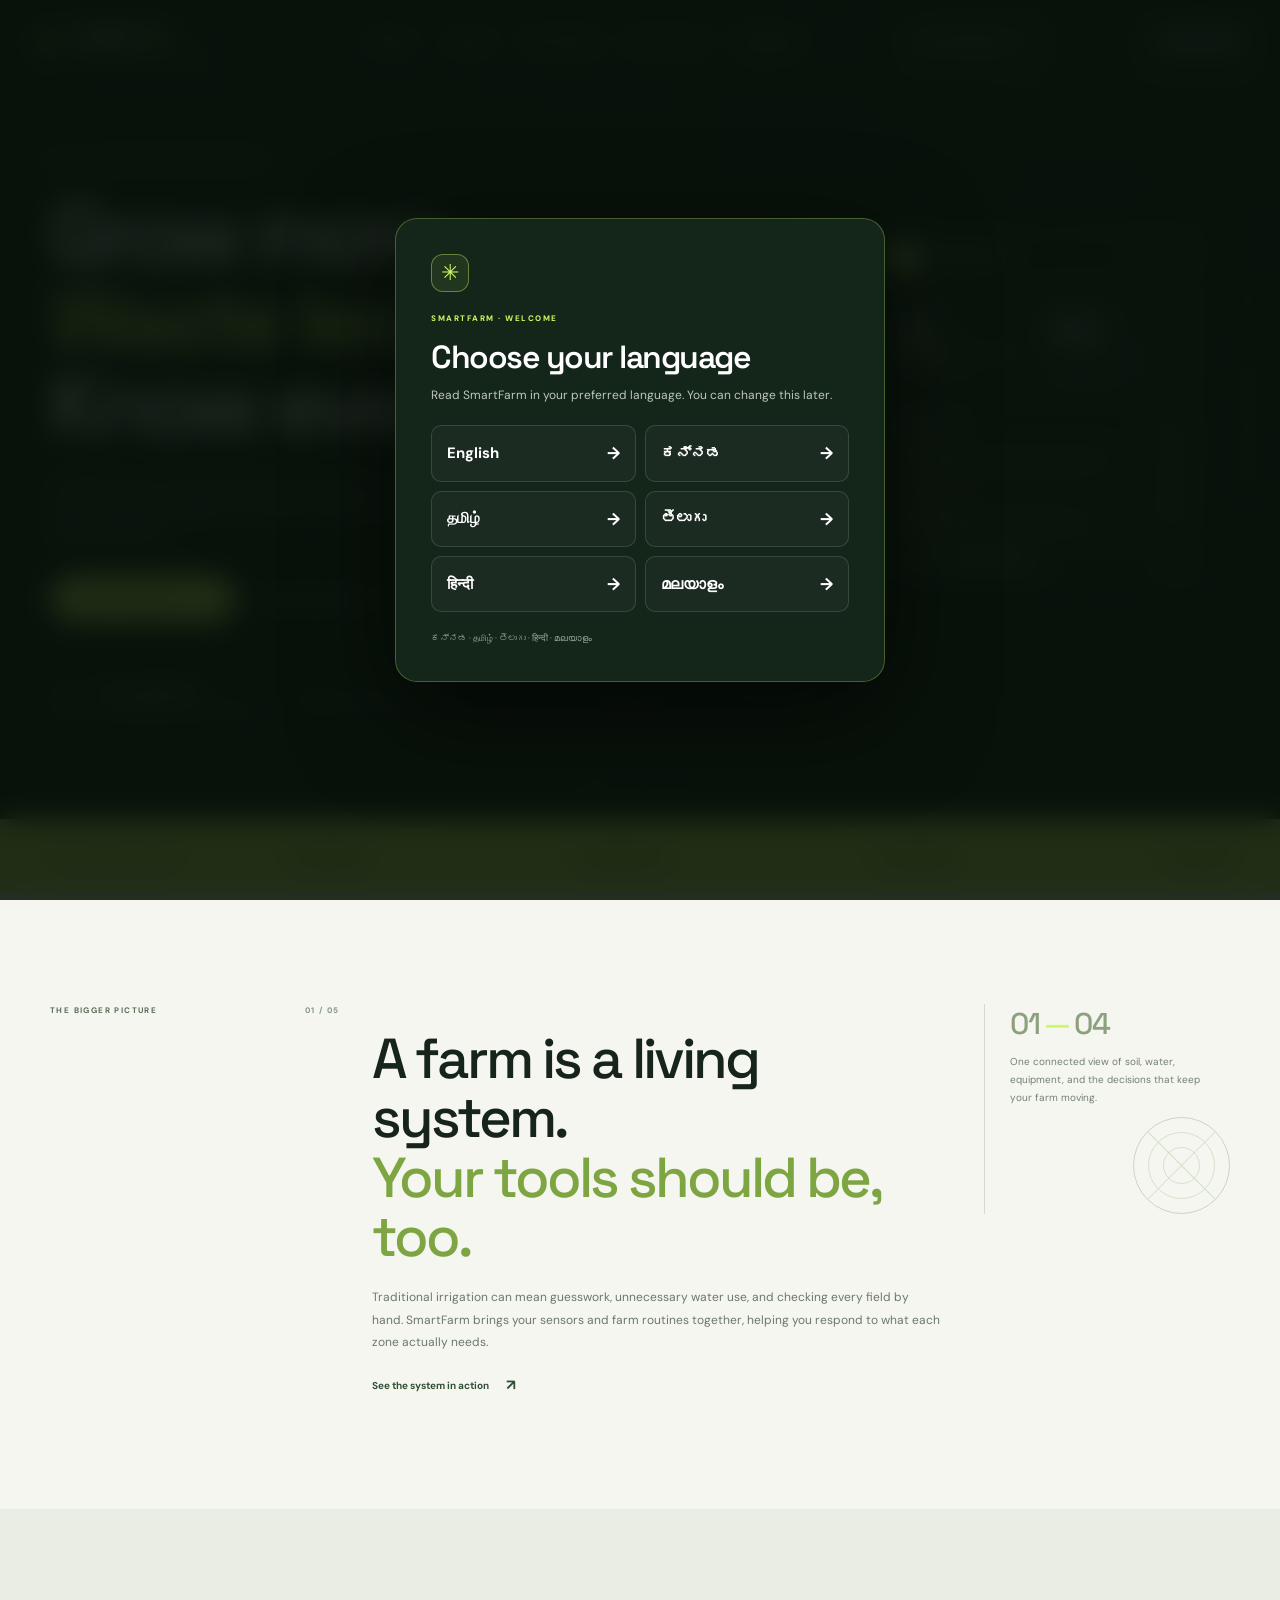
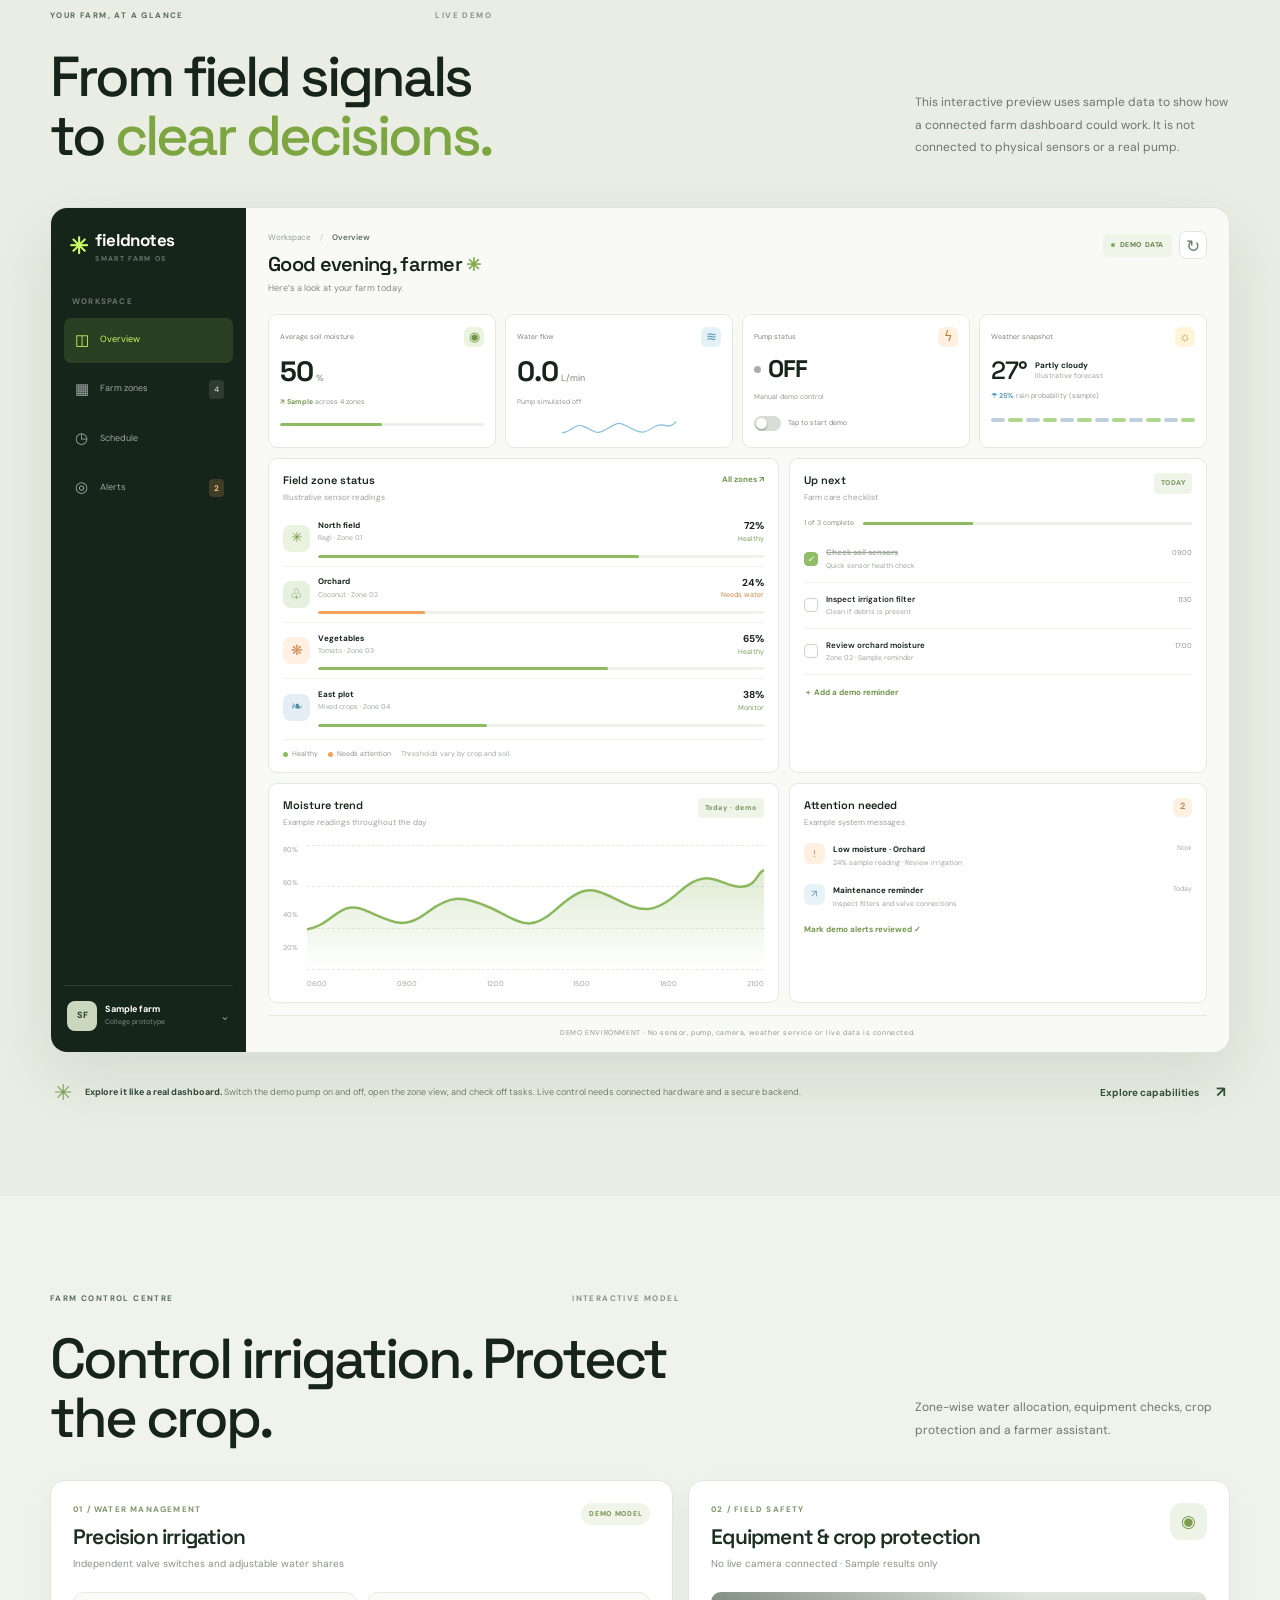
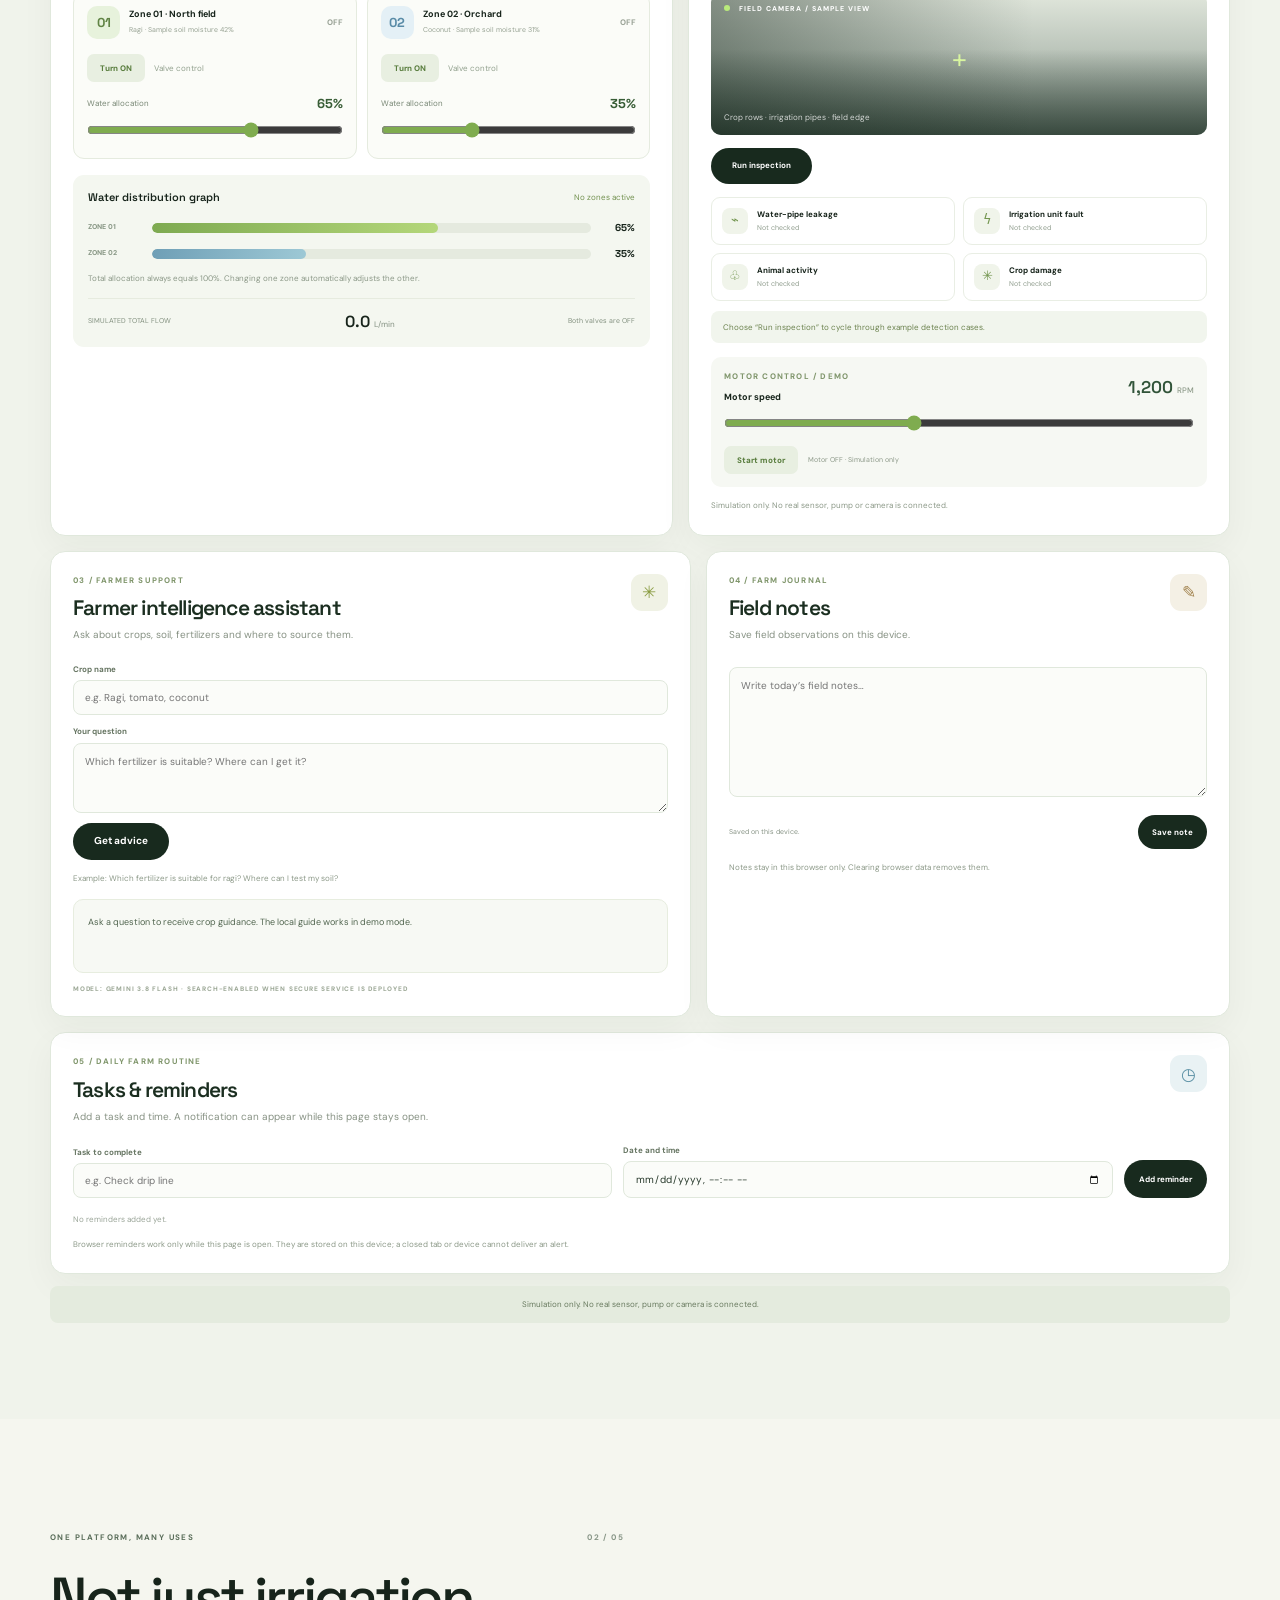
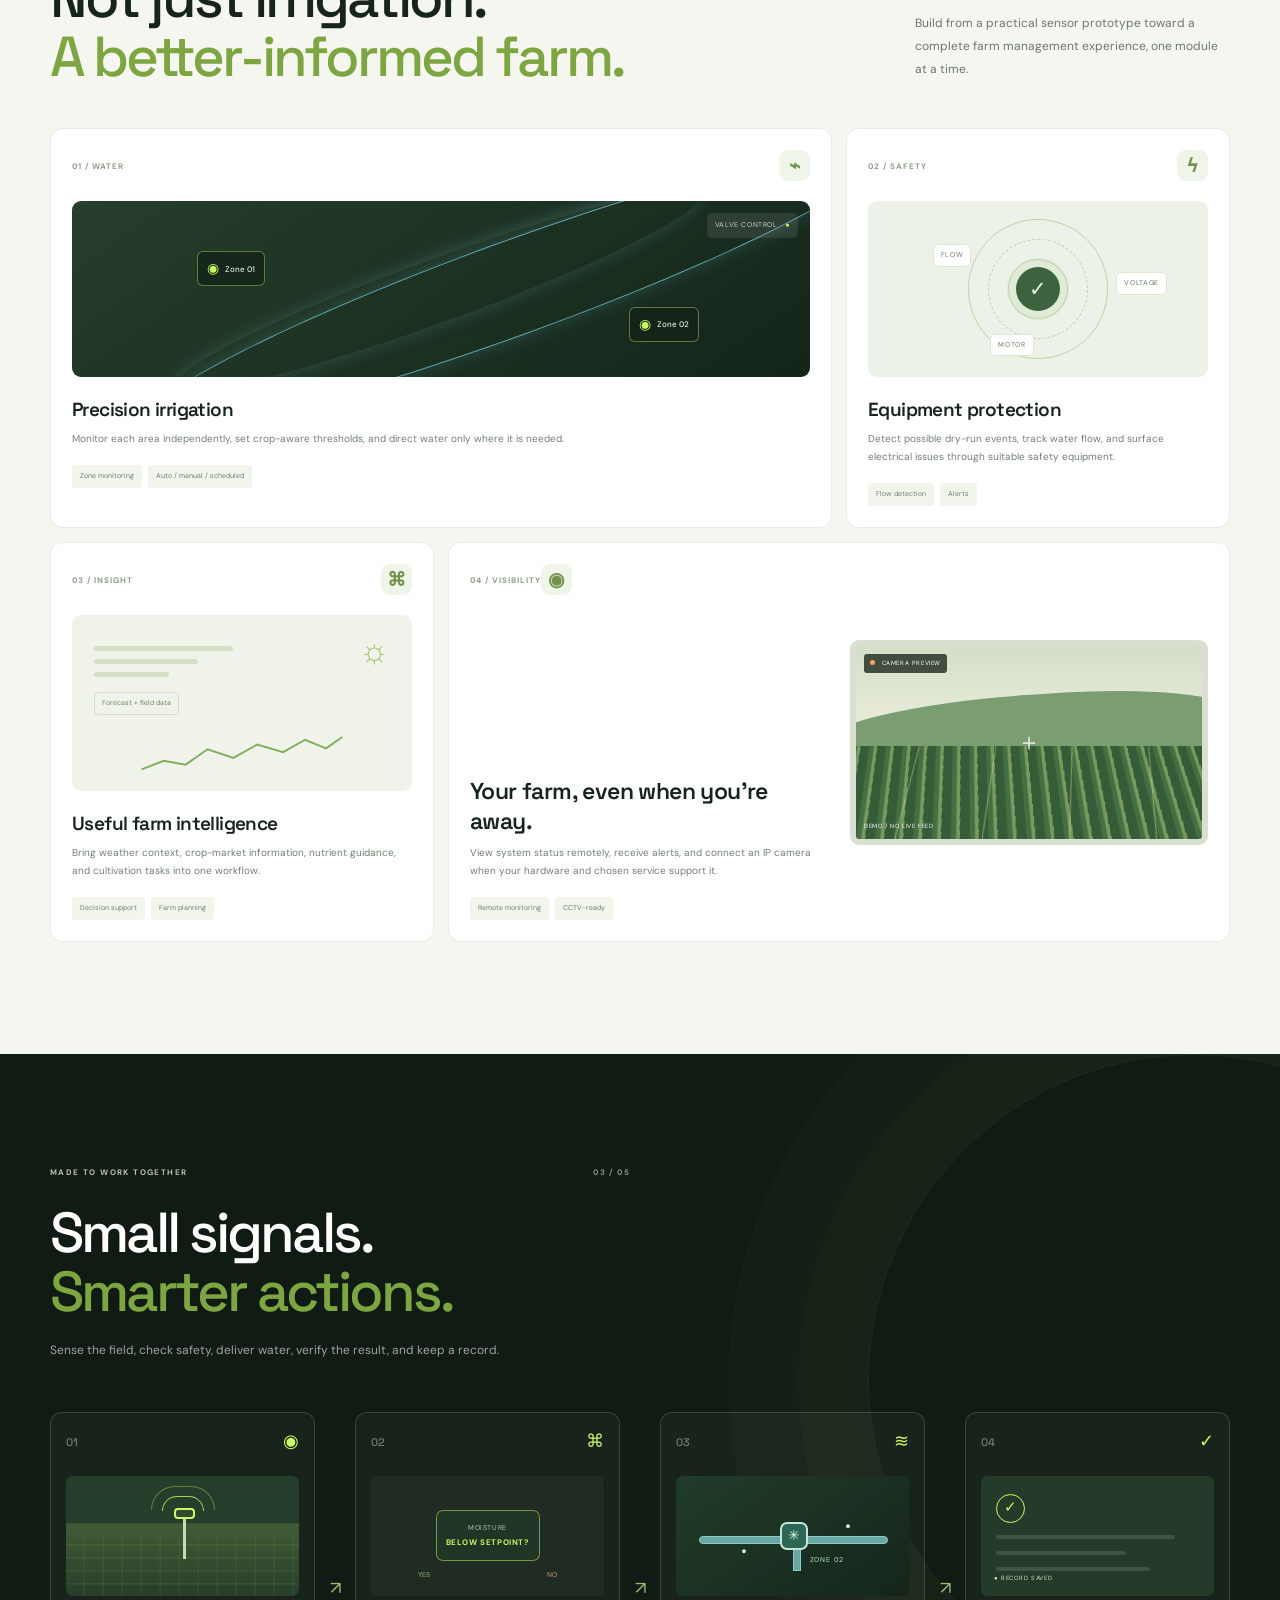
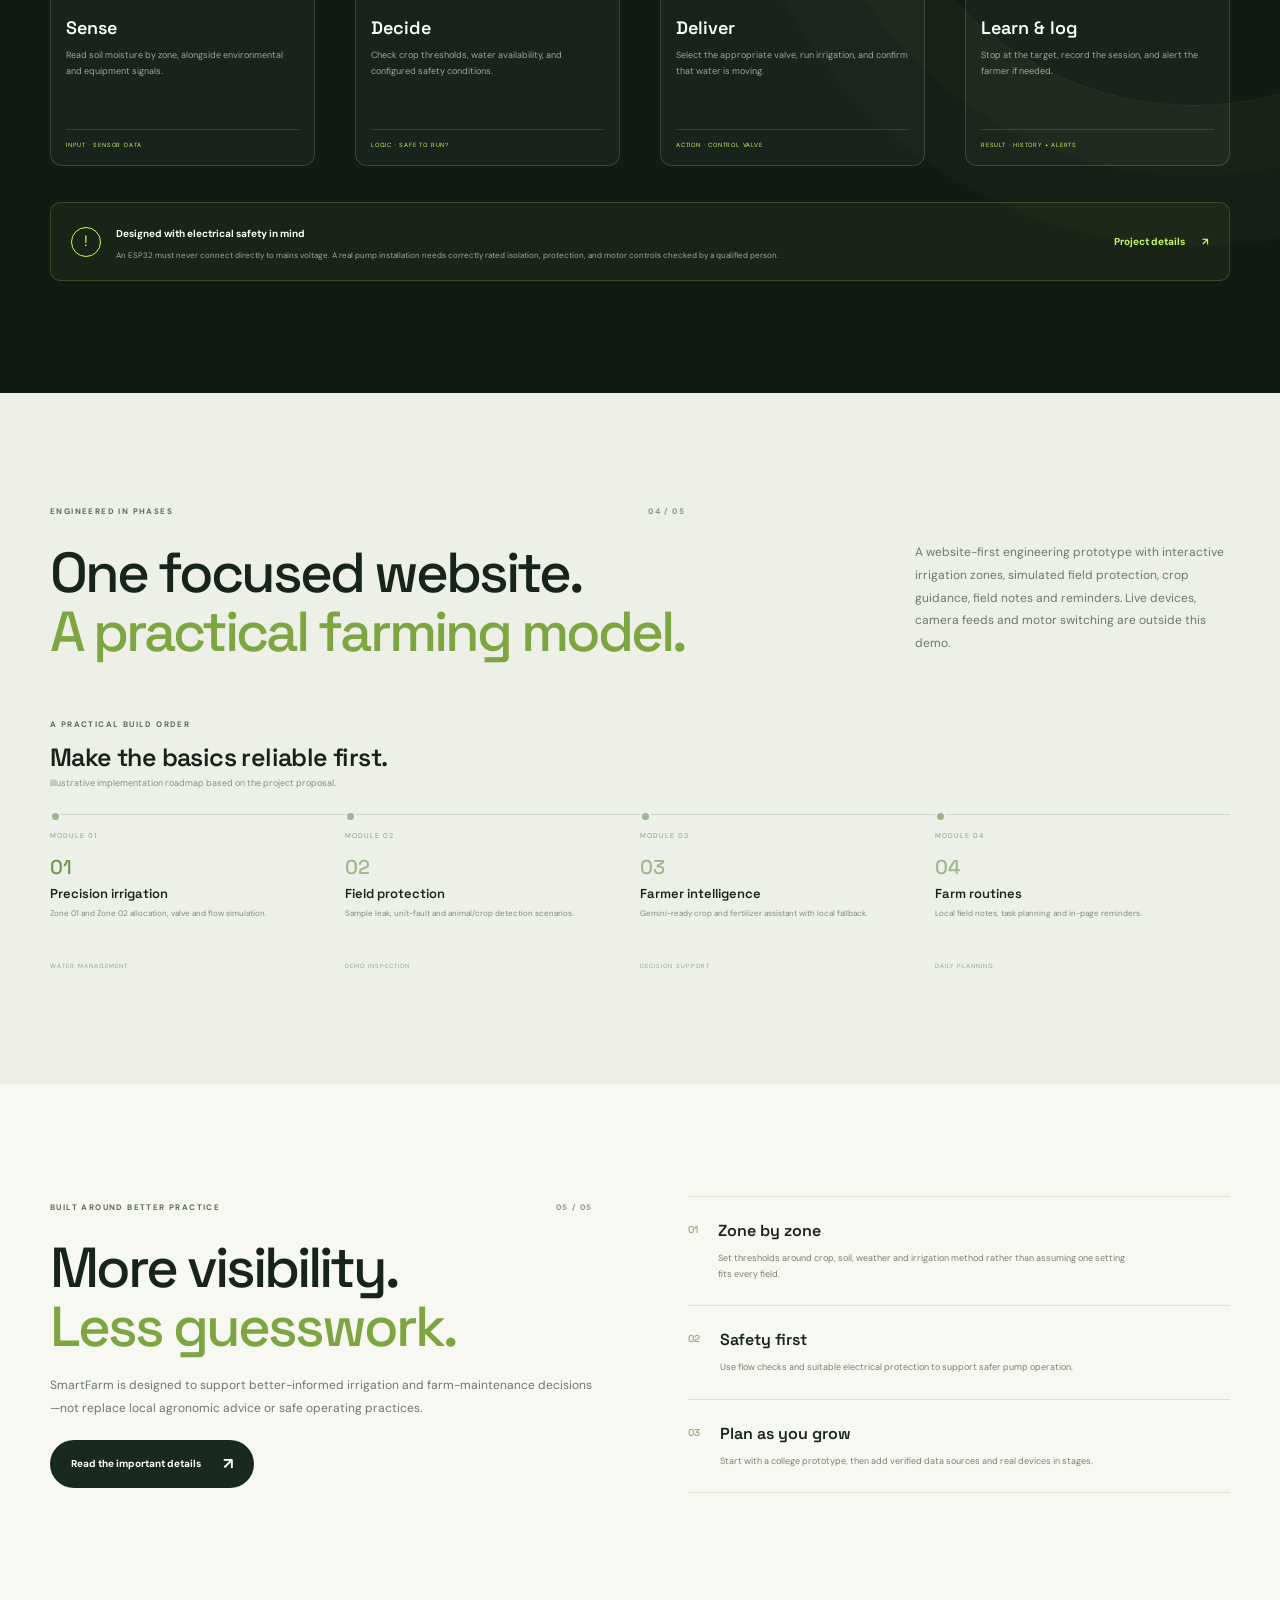
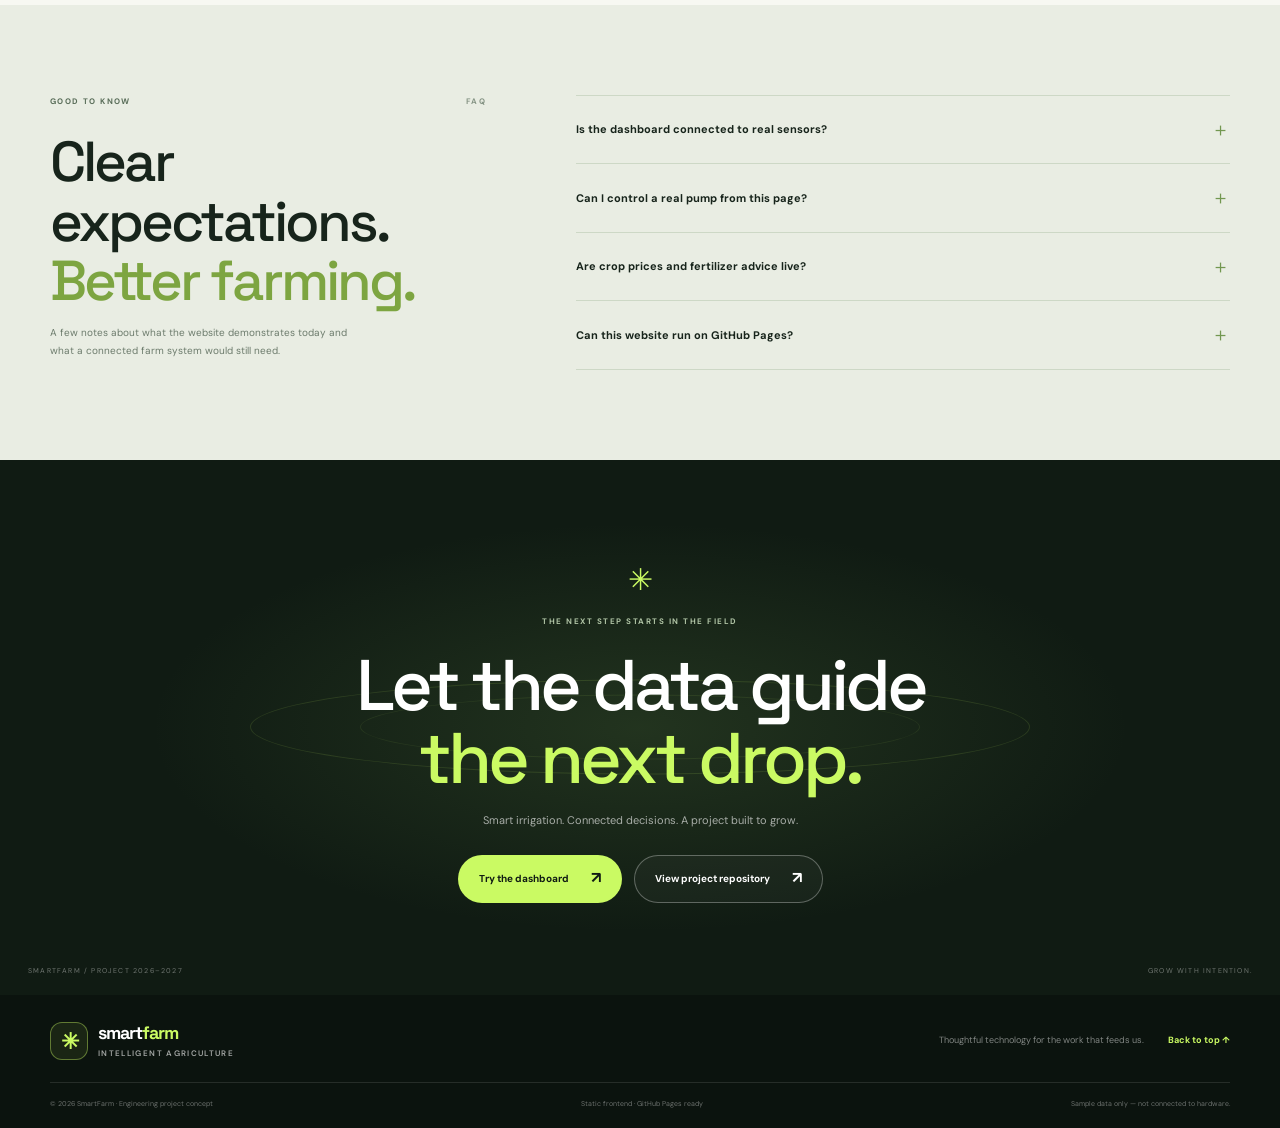
==== commit 859512c1: "Force browsers to load the repaired language switcher" ====
--- a/index.html
+++ b/index.html
@@ -19,7 +19,7 @@
     };
   </script>
   <script defer src="script.js"></script>
-  <script defer src="advanced.js?v=20261124-language-fix2"></script>
+  <script defer src="advanced.js?v=20261124-language-fix3"></script>
   <script defer src="https://cdn.gtranslate.net/widgets/latest/dropdown.js"></script>
 </head>
 <body>
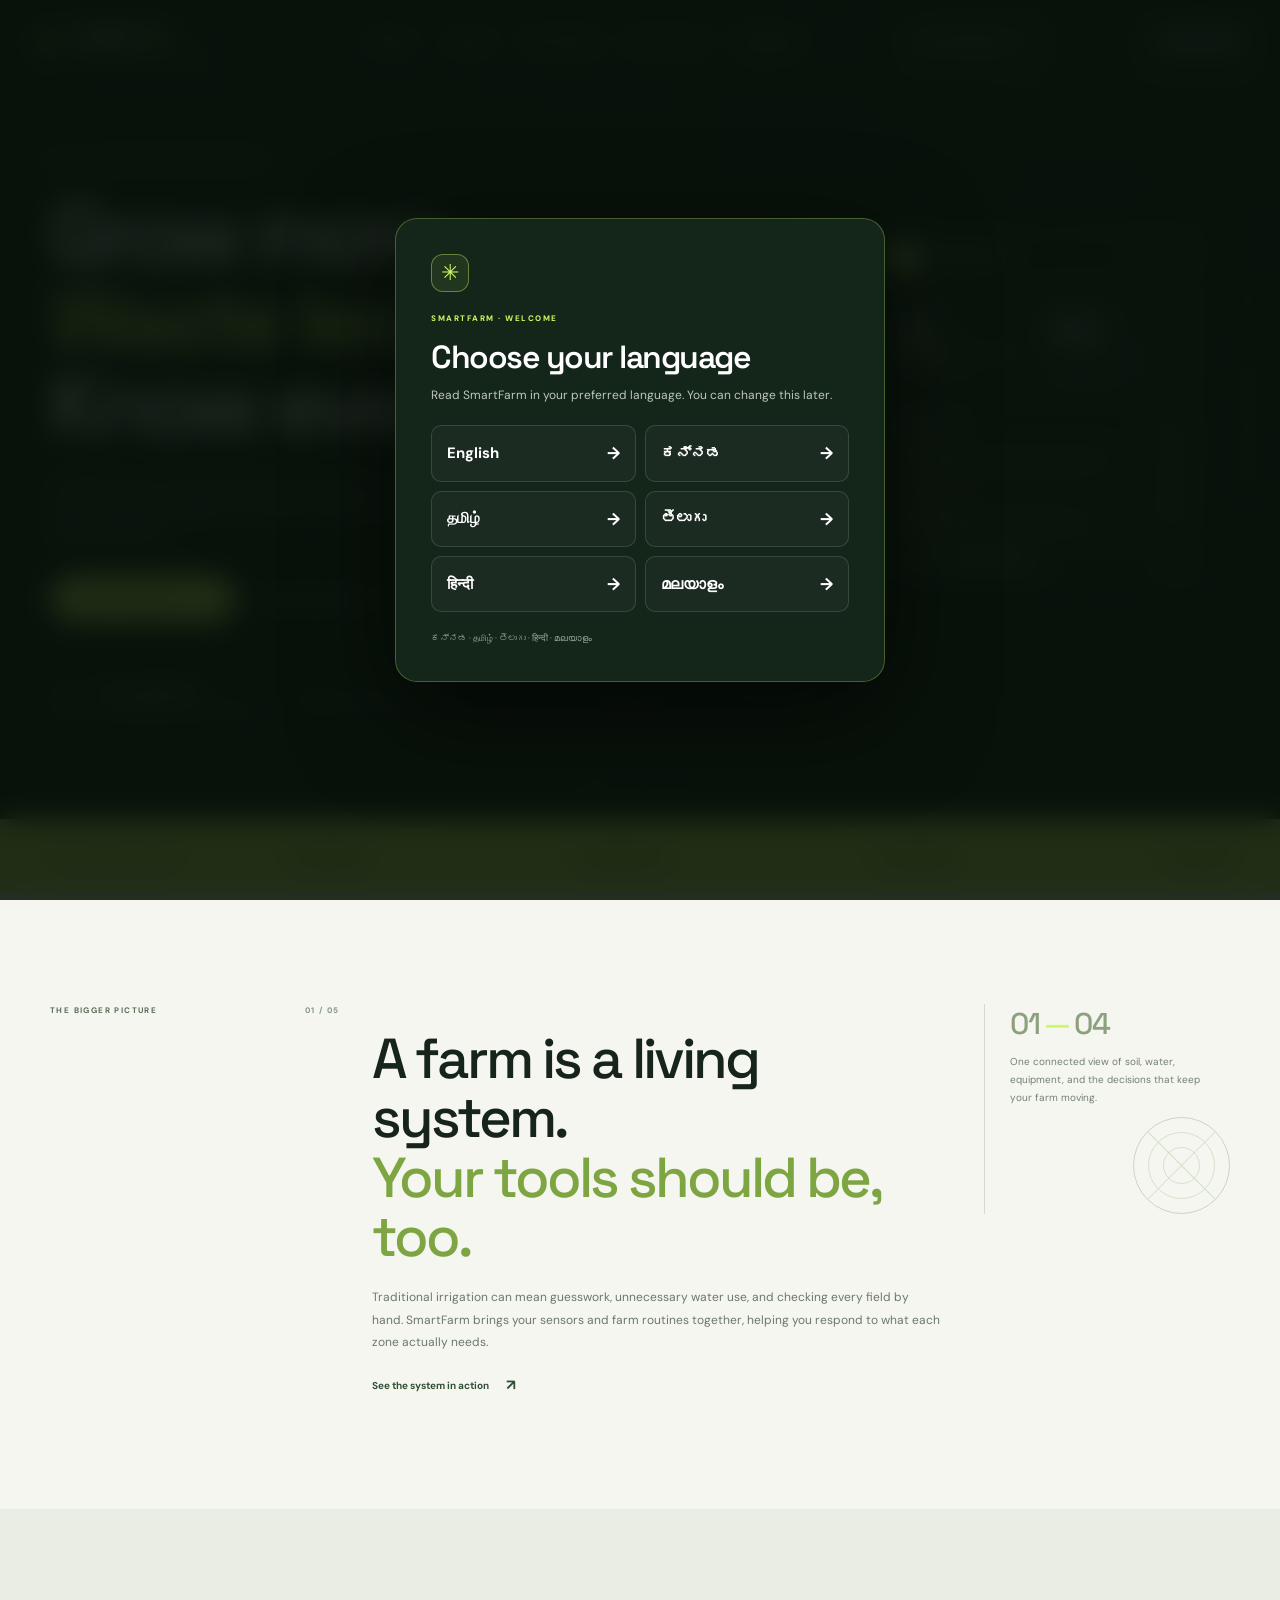
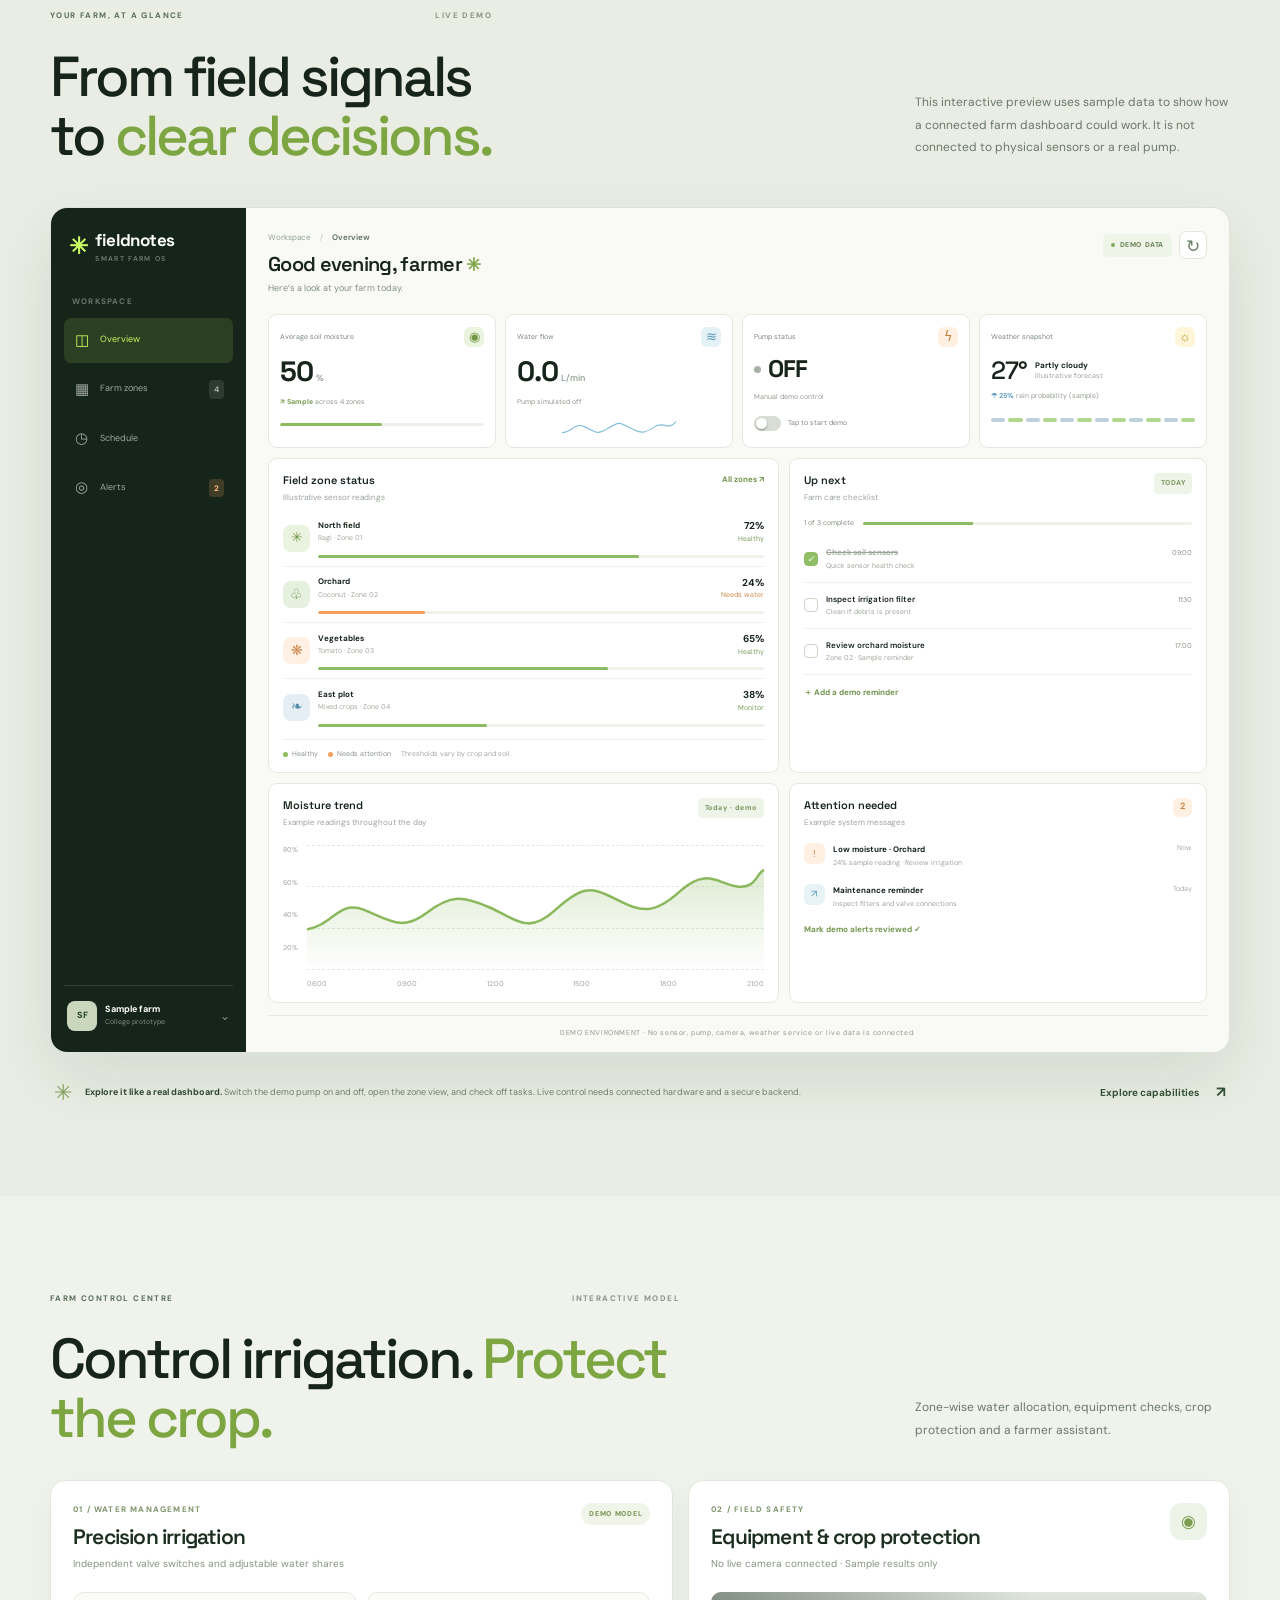
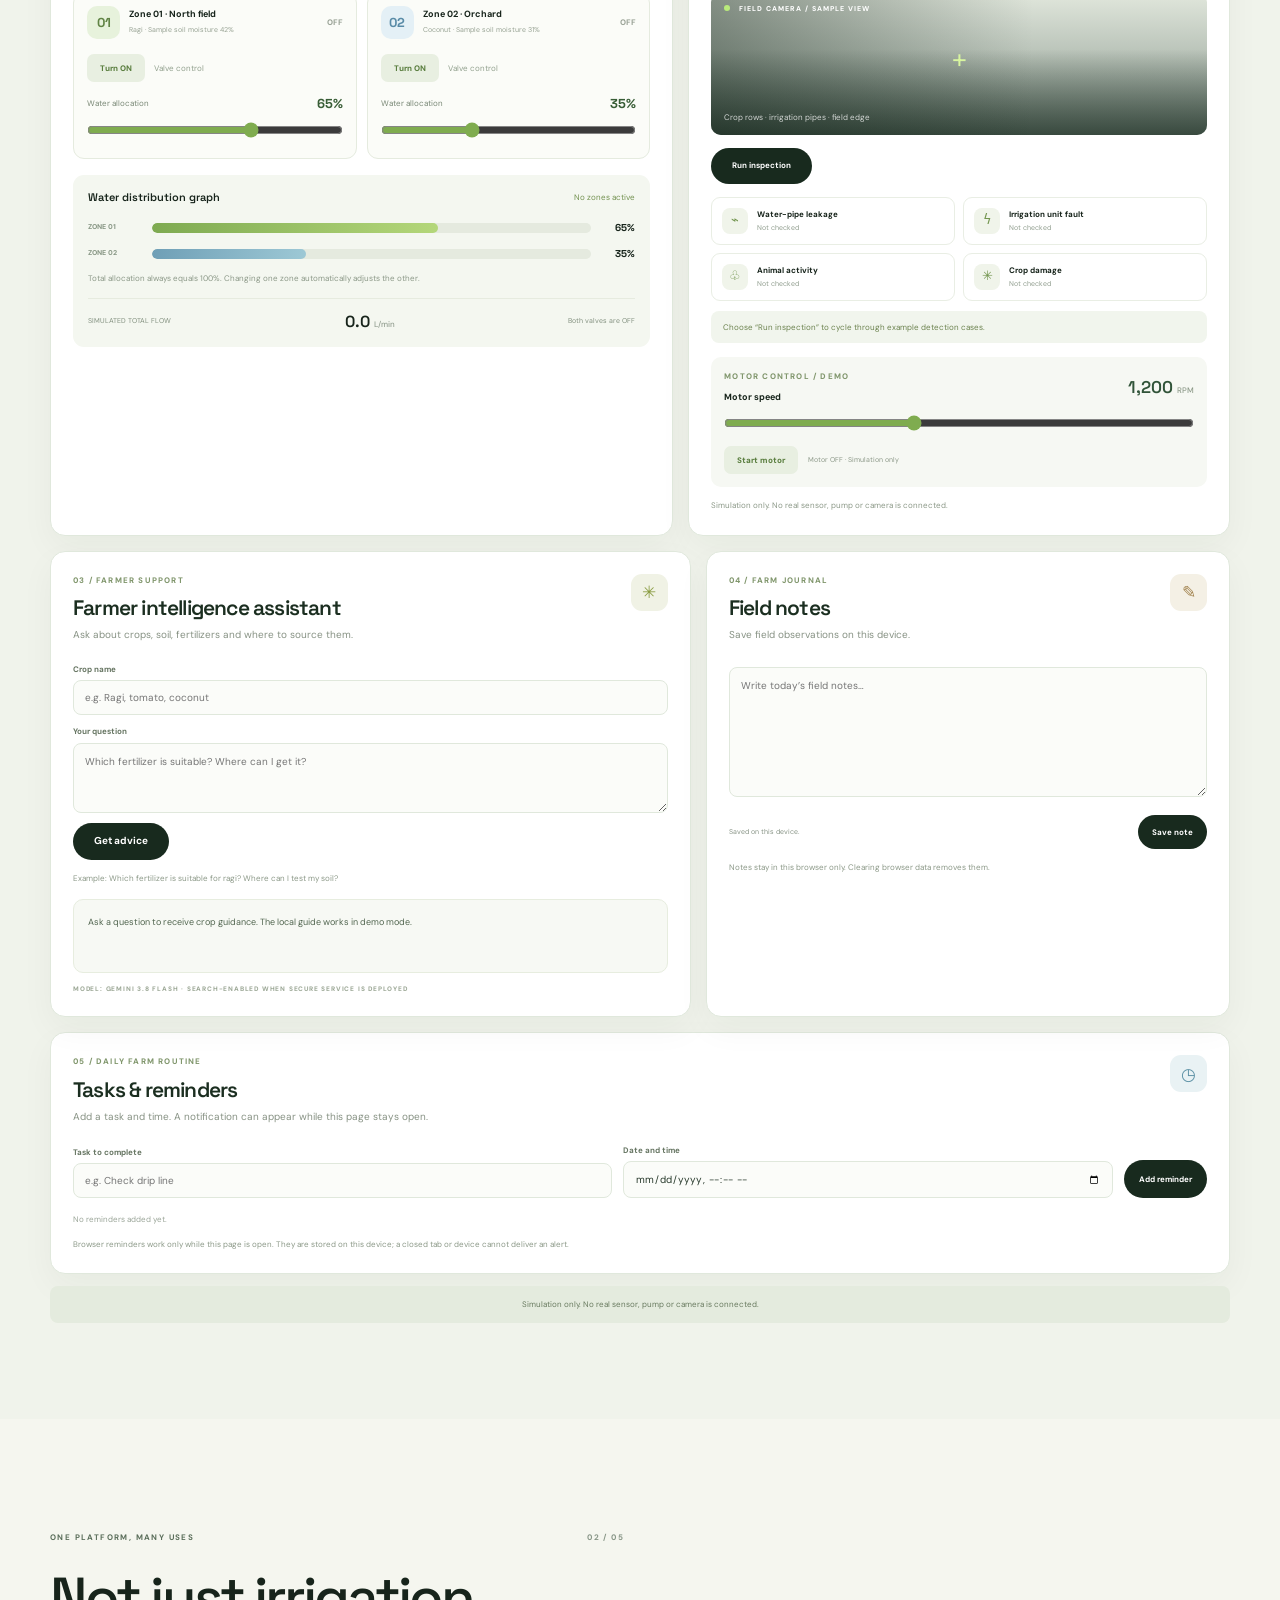
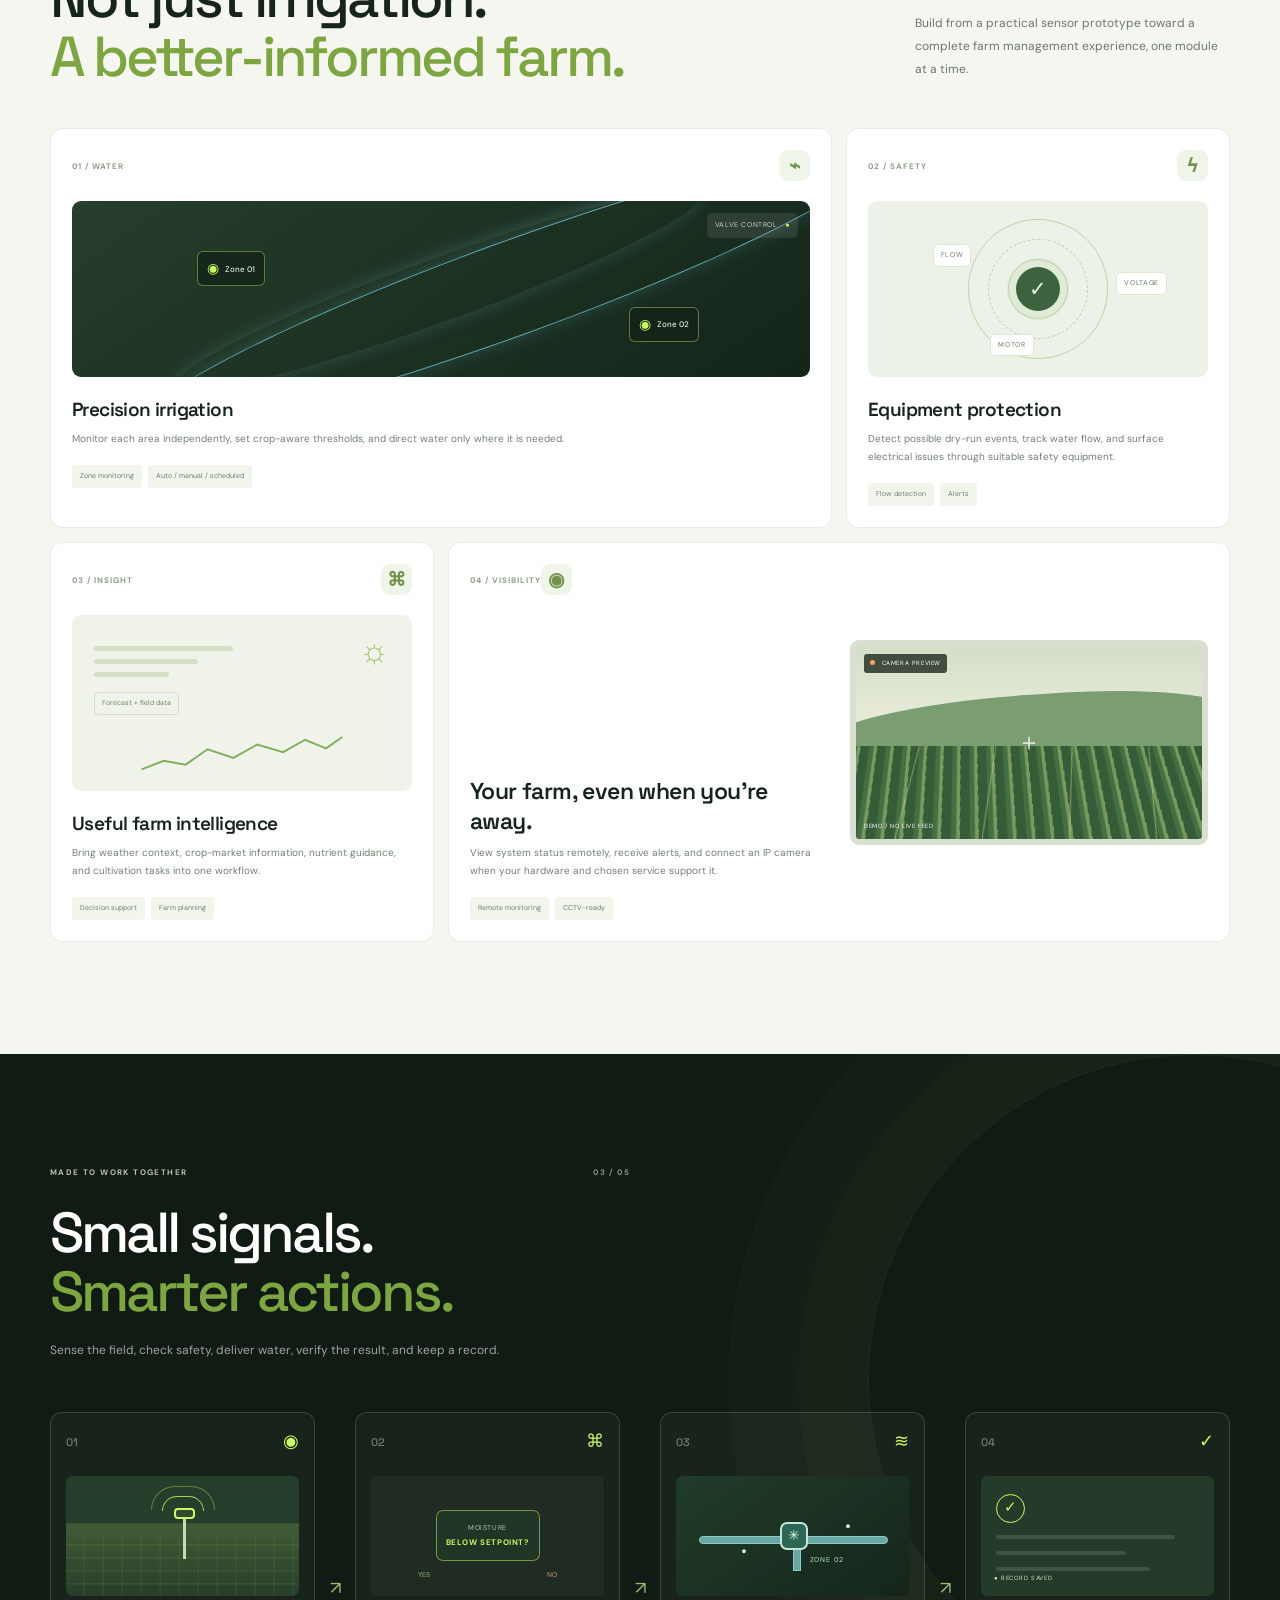
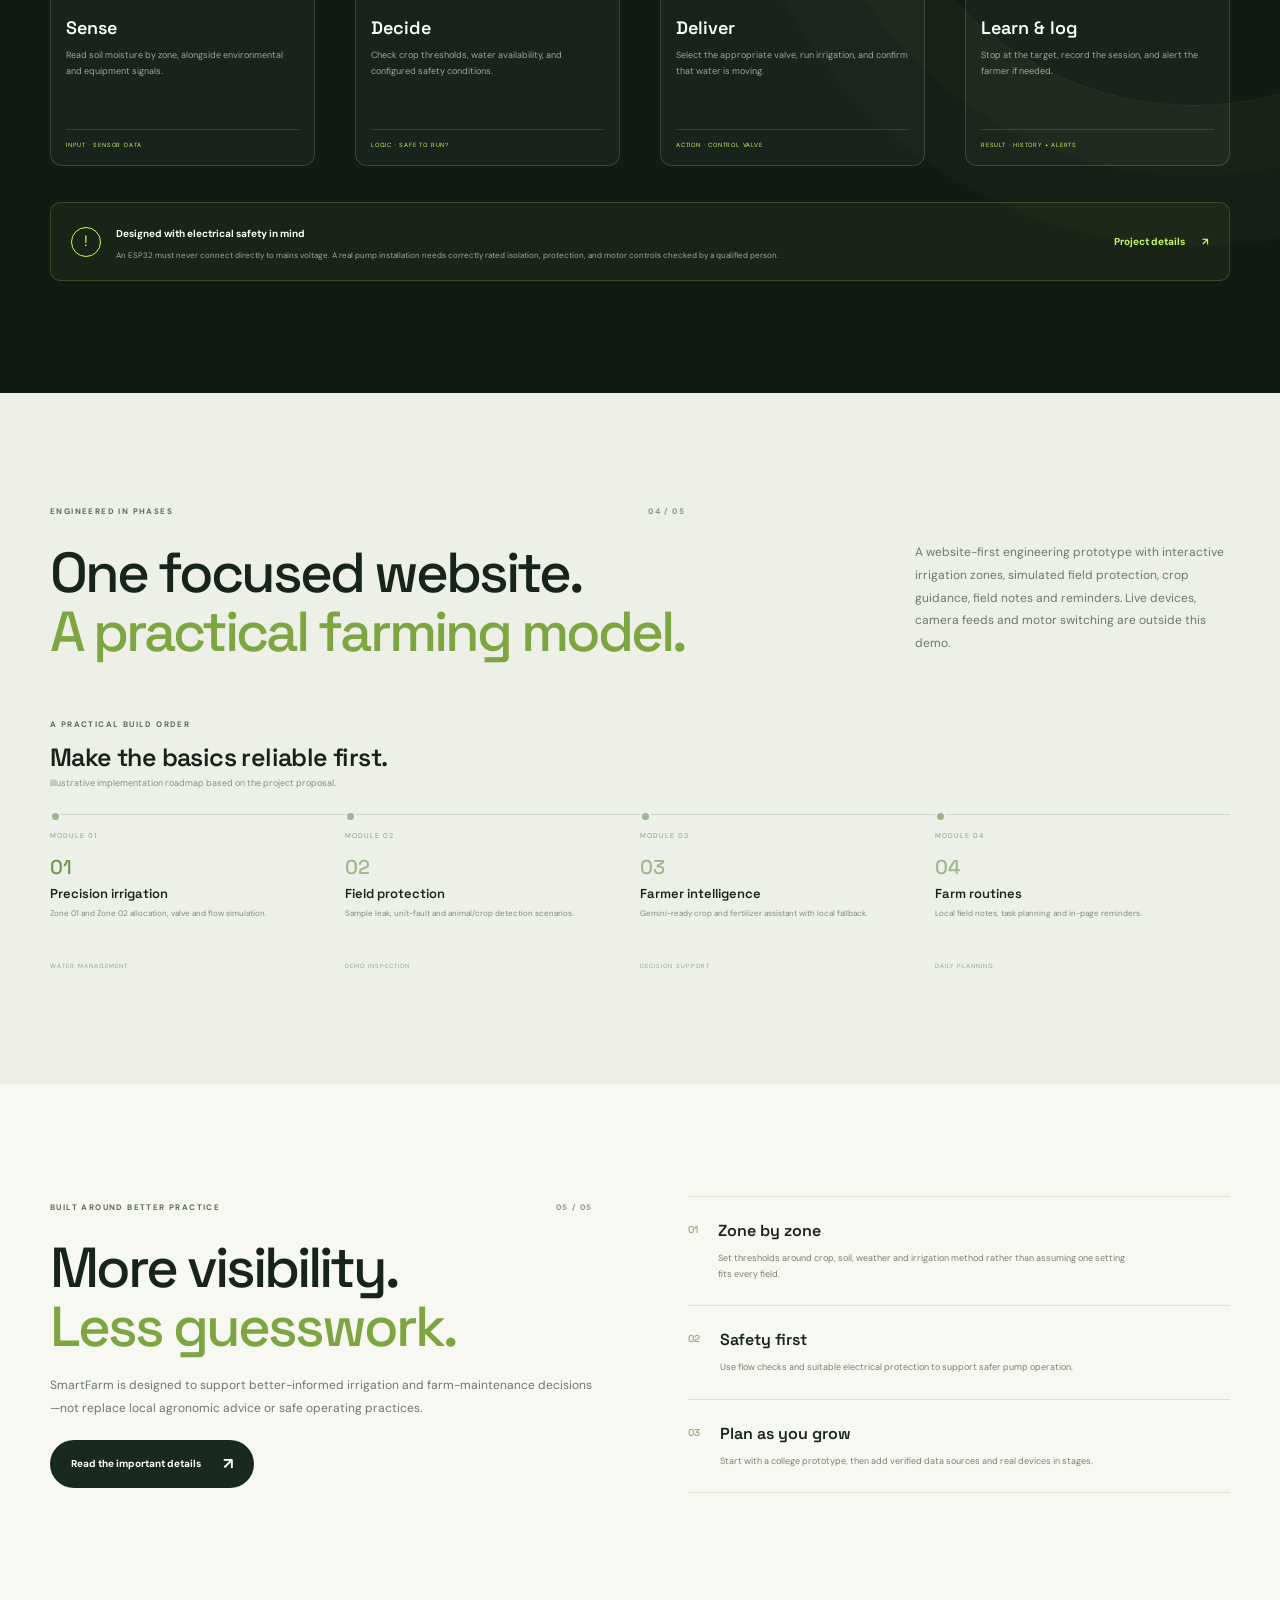
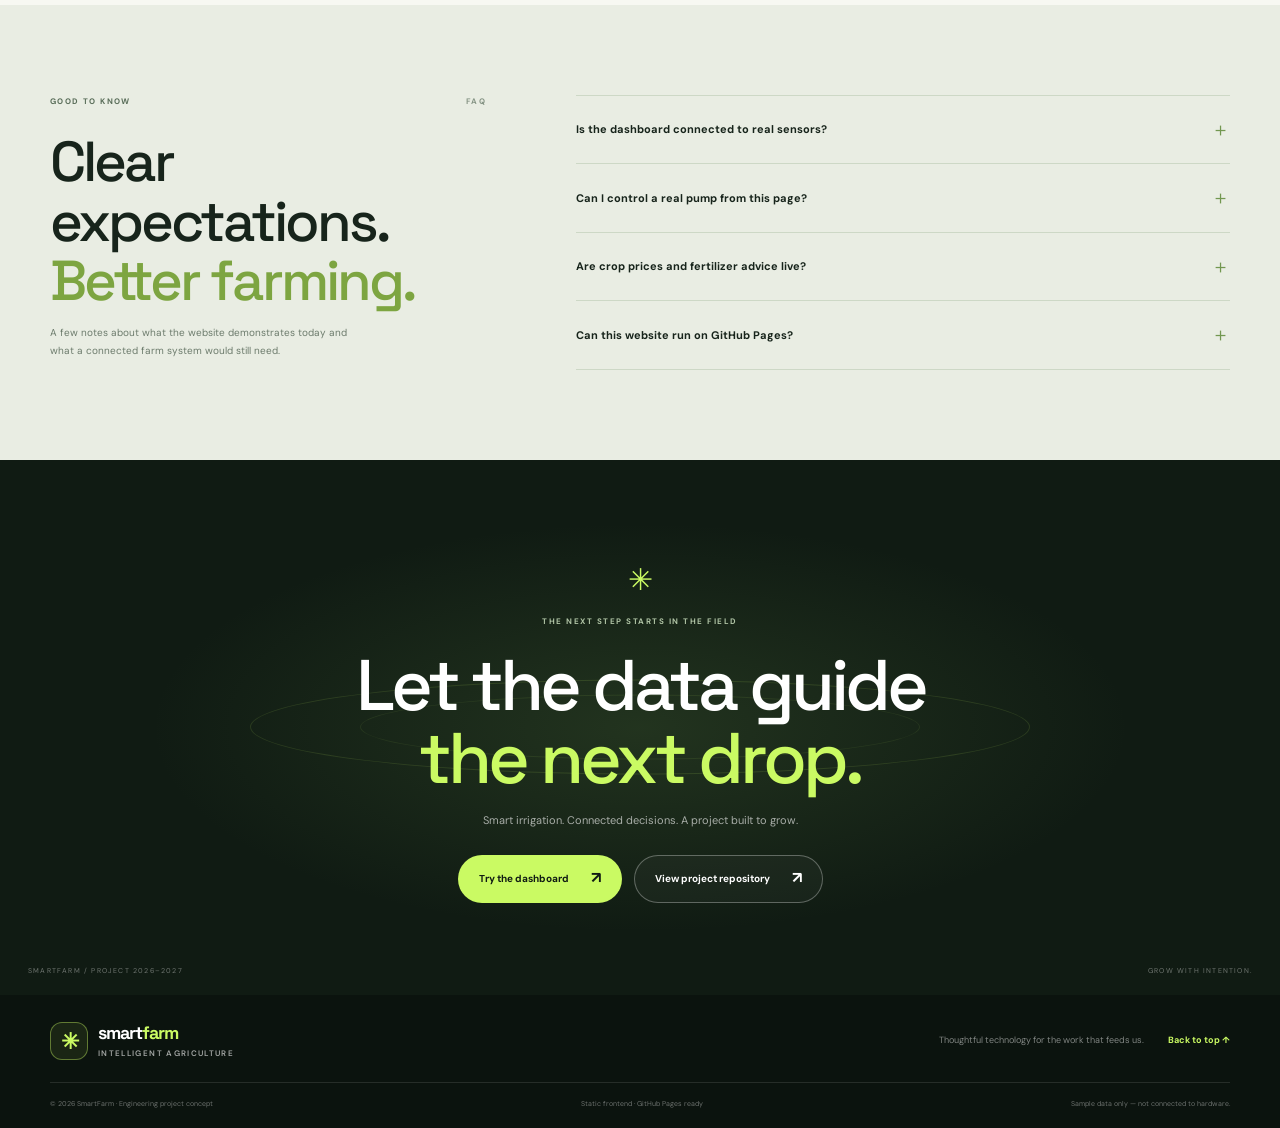
==== commit 534424e9: "Replace unreliable widget with secure AI translation endpoint config" ====
--- a/index.html
+++ b/index.html
@@ -12,15 +12,12 @@
   <link rel="stylesheet" href="style.css">
   <link rel="stylesheet" href="advanced.css">
   <script>
-    window.gtranslateSettings = {
-      default_language: 'en',
-      languages: ['en', 'kn', 'hi', 'ta', 'te', 'ml'],
-      wrapper_selector: '#gtranslate_widget'
-    };
+    // Set this to the deployed Cloudflare Worker URL ending in /translate.
+    // Gemini credentials belong only in the Worker secret, never in this page.
+    window.SMARTFARM_TRANSLATION_API = '';
   </script>
   <script defer src="script.js"></script>
-  <script defer src="advanced.js?v=20261124-language-fix3"></script>
-  <script defer src="https://cdn.gtranslate.net/widgets/latest/dropdown.js"></script>
+  <script defer src="advanced.js?v=20261124-gemini-translation"></script>
 </head>
 <body>
   <div class="progress"><span id="progressBar"></span></div>
@@ -142,7 +139,6 @@
     <section class="final-cta"><div class="cta-orbit orbit-a"></div><div class="cta-orbit orbit-b"></div><div class="container cta-content reveal"><span class="cta-mark">✳</span><small>THE NEXT STEP STARTS IN THE FIELD</small><h2>Let the data guide<br><em>the next drop.</em></h2><p>Smart irrigation. Connected decisions. A project built to grow.</p><div class="cta-buttons"><a class="button button-lime" href="#dashboard">Try the dashboard <b>↗</b></a><a class="button button-outline" href="https://github.com/shreyas2006R/smart-farming" target="_blank" rel="noreferrer">View project repository <b>↗</b></a></div></div><div class="cta-footer"><span>SMARTFARM / PROJECT 2026–2027</span><span>GROW WITH INTENTION.</span></div></section>
   </main>
   <footer class="footer"><div class="container footer-top"><a class="brand" href="#top"><span class="brand-icon">✳</span><span>smart<span class="brand-lime">farm</span><small>INTELLIGENT AGRICULTURE</small></span></a><p>Thoughtful technology for the work that feeds us.</p><a href="#top">Back to top ↑</a></div><div class="container footer-bottom"><span>© <span id="year">2026</span> SmartFarm · Engineering project concept</span><span>Static frontend · GitHub Pages ready</span><span>Sample data only — not connected to hardware.</span></div></footer>
-  <div id="gtranslate_widget" class="gtranslate_wrapper" aria-hidden="true"></div>
   <div class="toast" id="toast" role="status" aria-live="polite"><span>✳</span><p id="toastMessage">Demo updated.</p><button id="toastClose" aria-label="Dismiss notification">×</button></div>
   <dialog class="zone-dialog" id="zoneDialog"><div class="dialog-head"><div><small>FARM ZONES / DEMO</small><h3>Zone details</h3></div><button id="closeDialog" aria-label="Close zone details">×</button></div><p>Sample moisture readings for demonstration. Actual thresholds depend on crop, soil and conditions.</p><div id="dialogZones"></div><button class="button button-dark dialog-done" id="dialogDone">Done <b>✓</b></button></dialog>
 </body>
